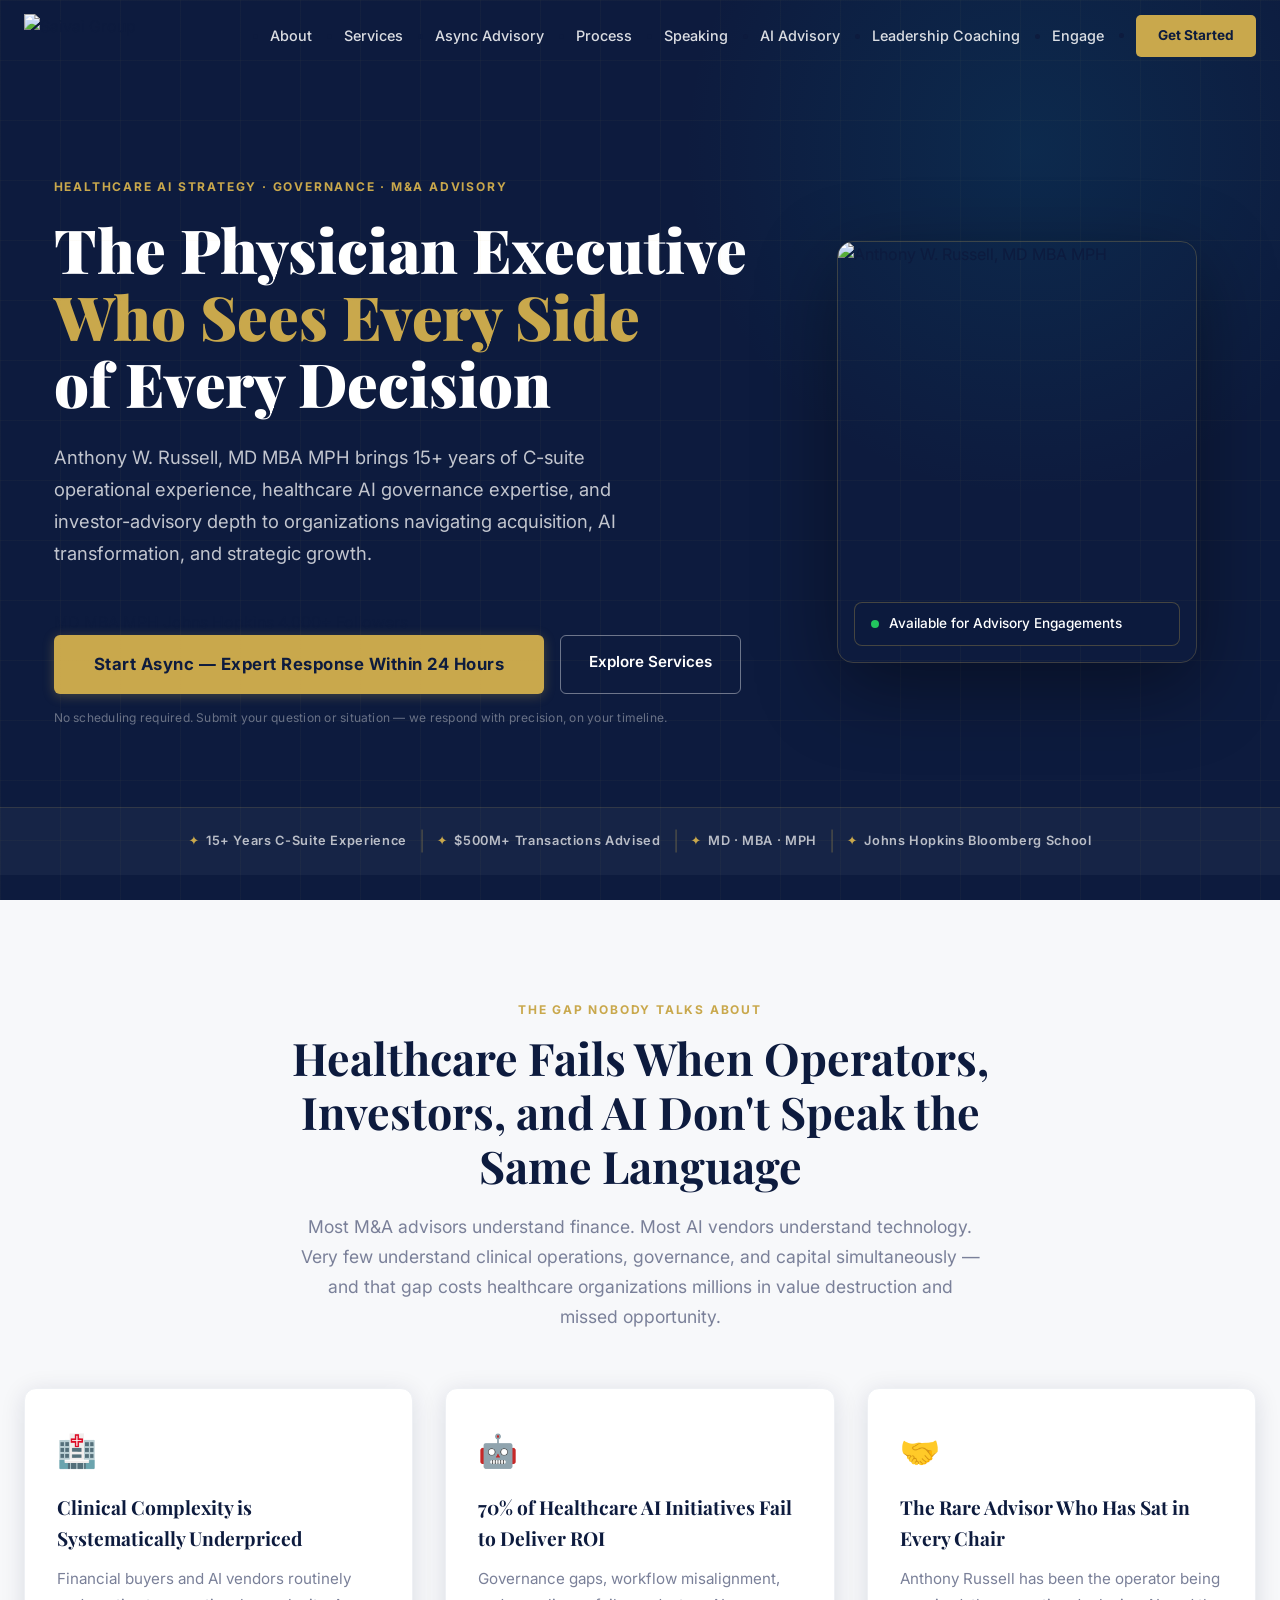
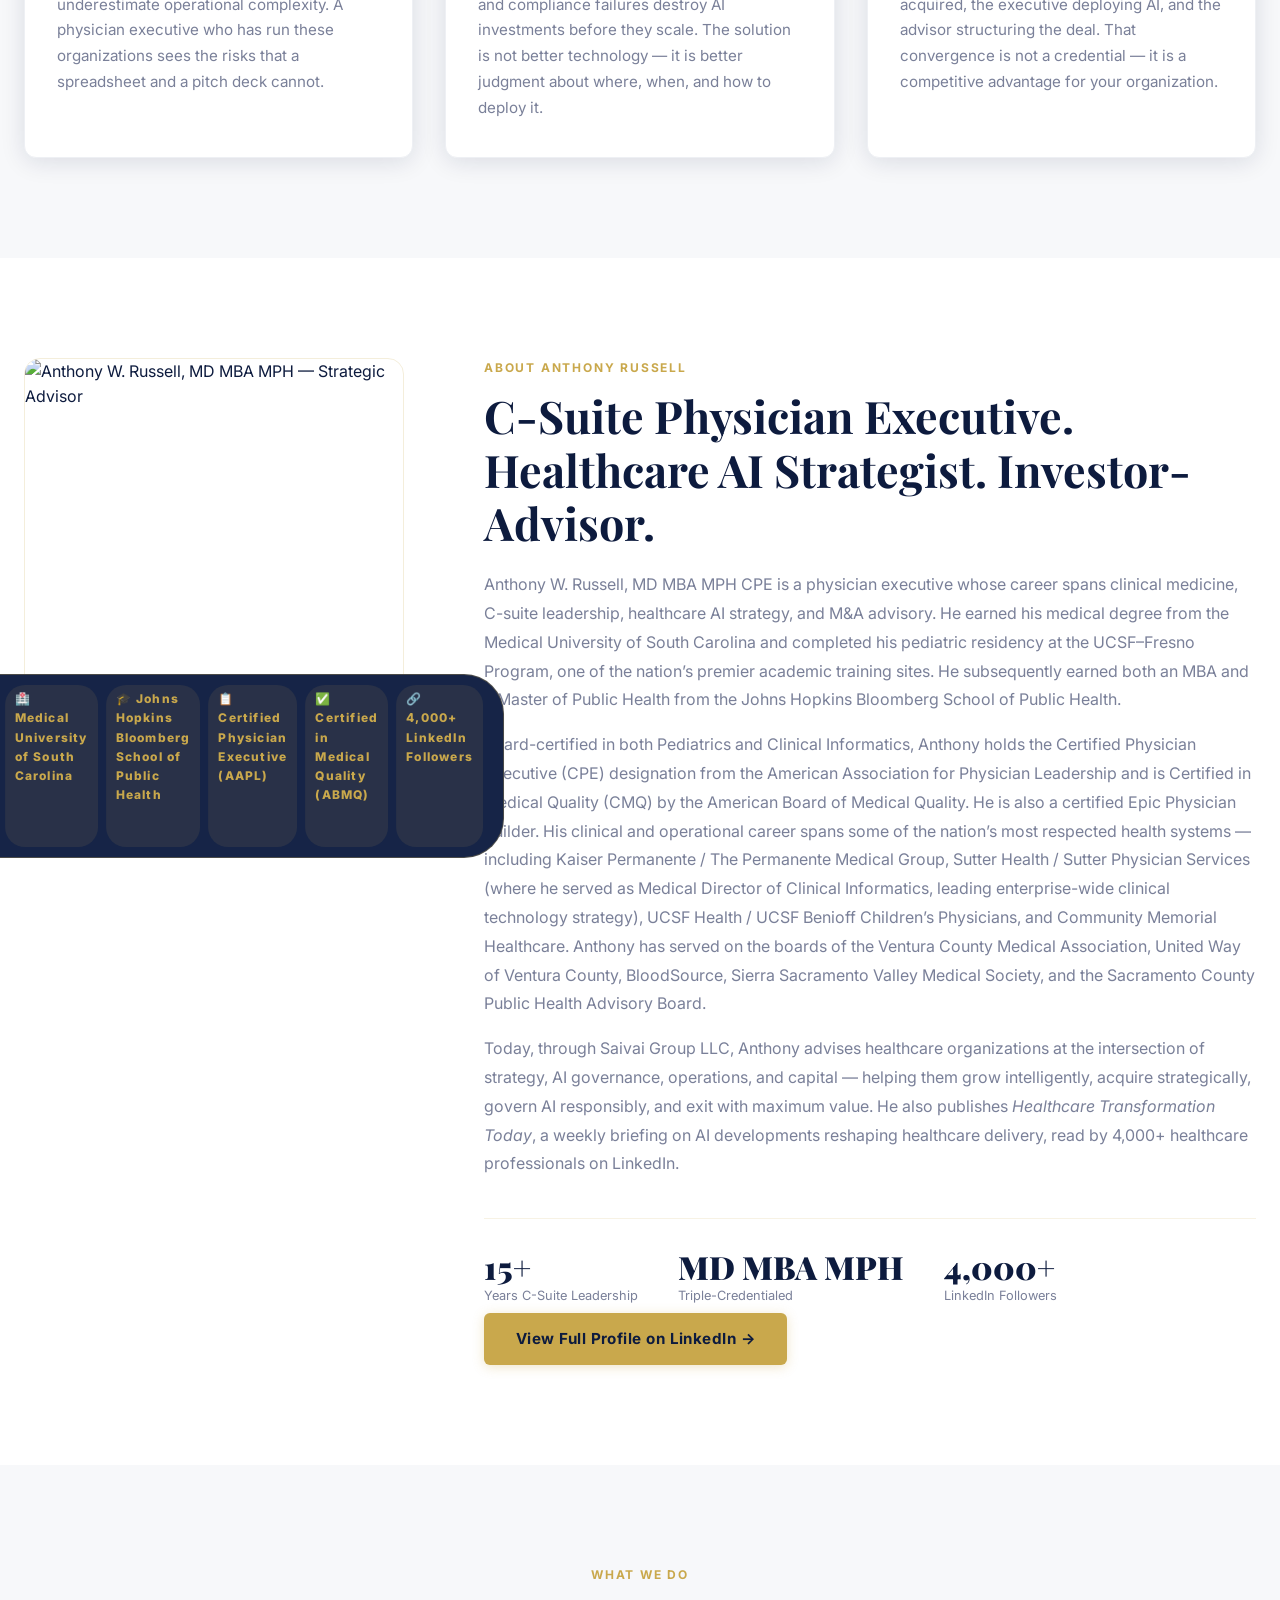
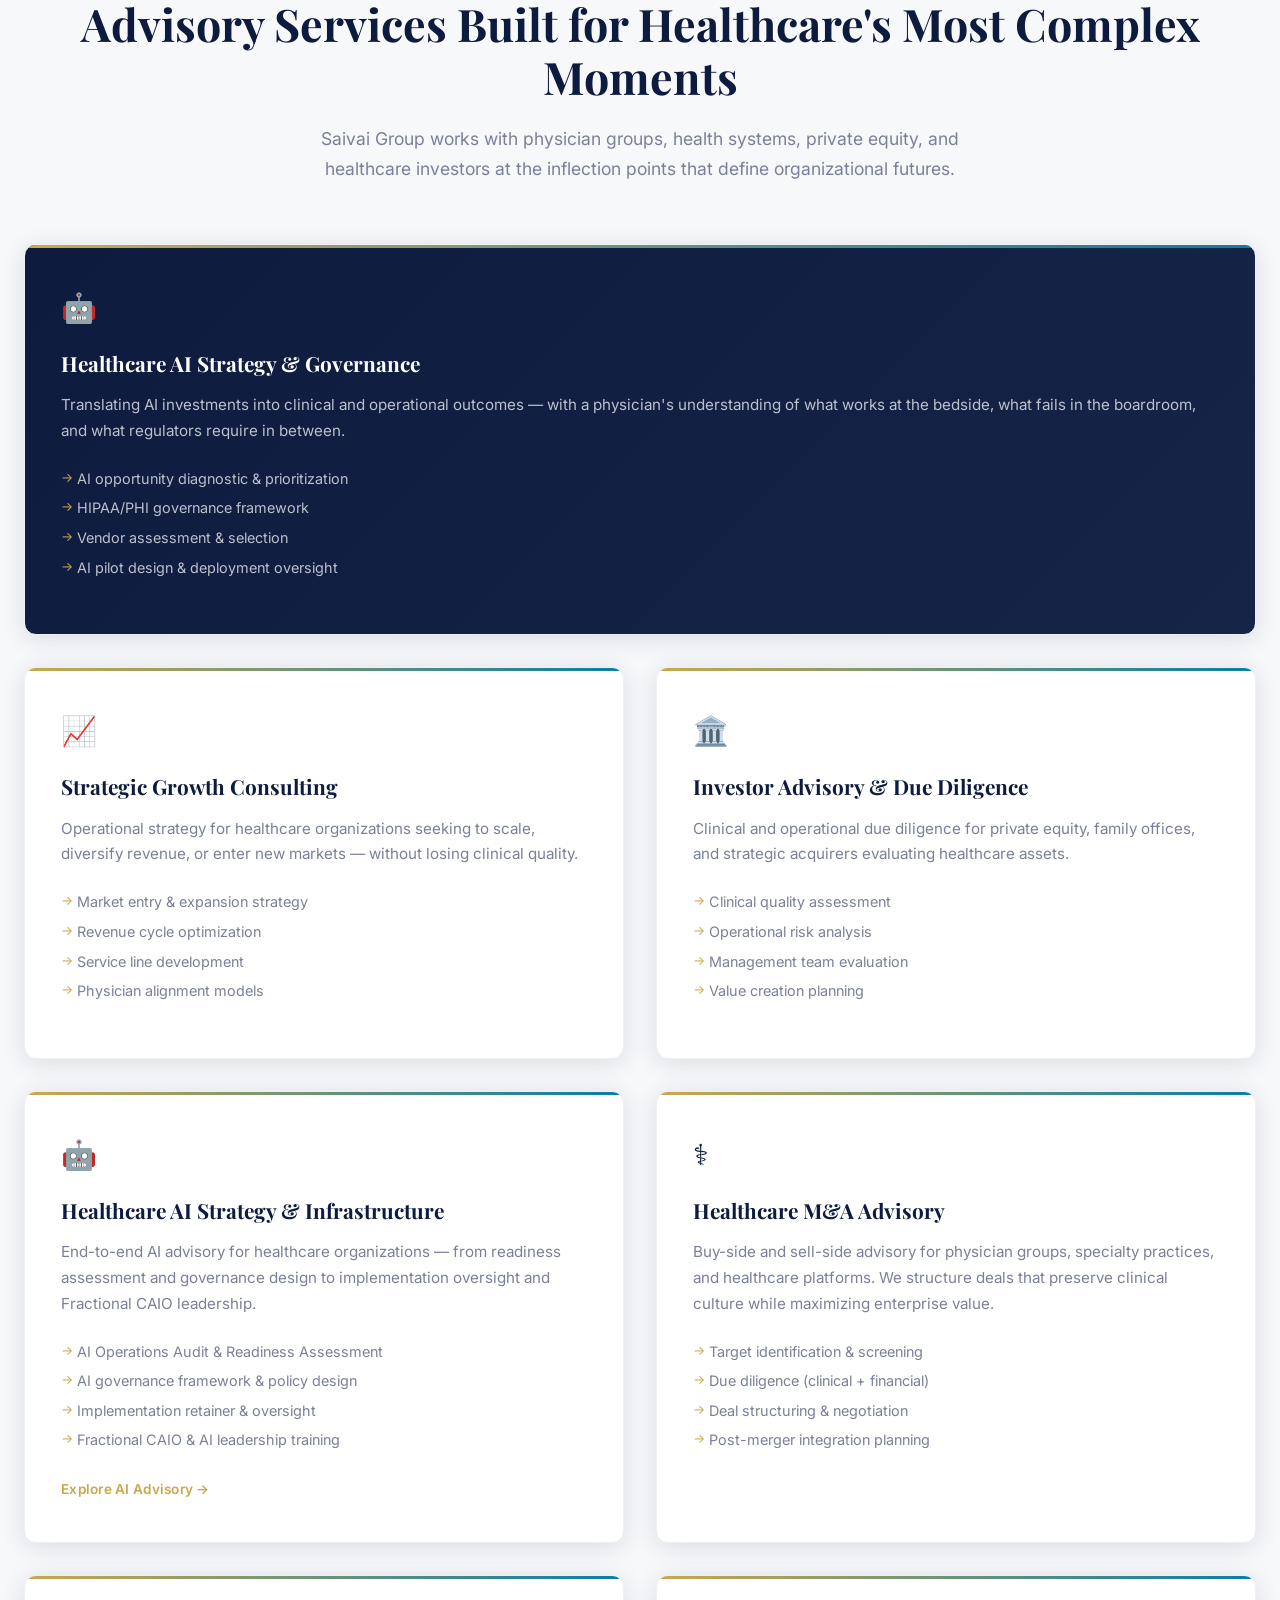
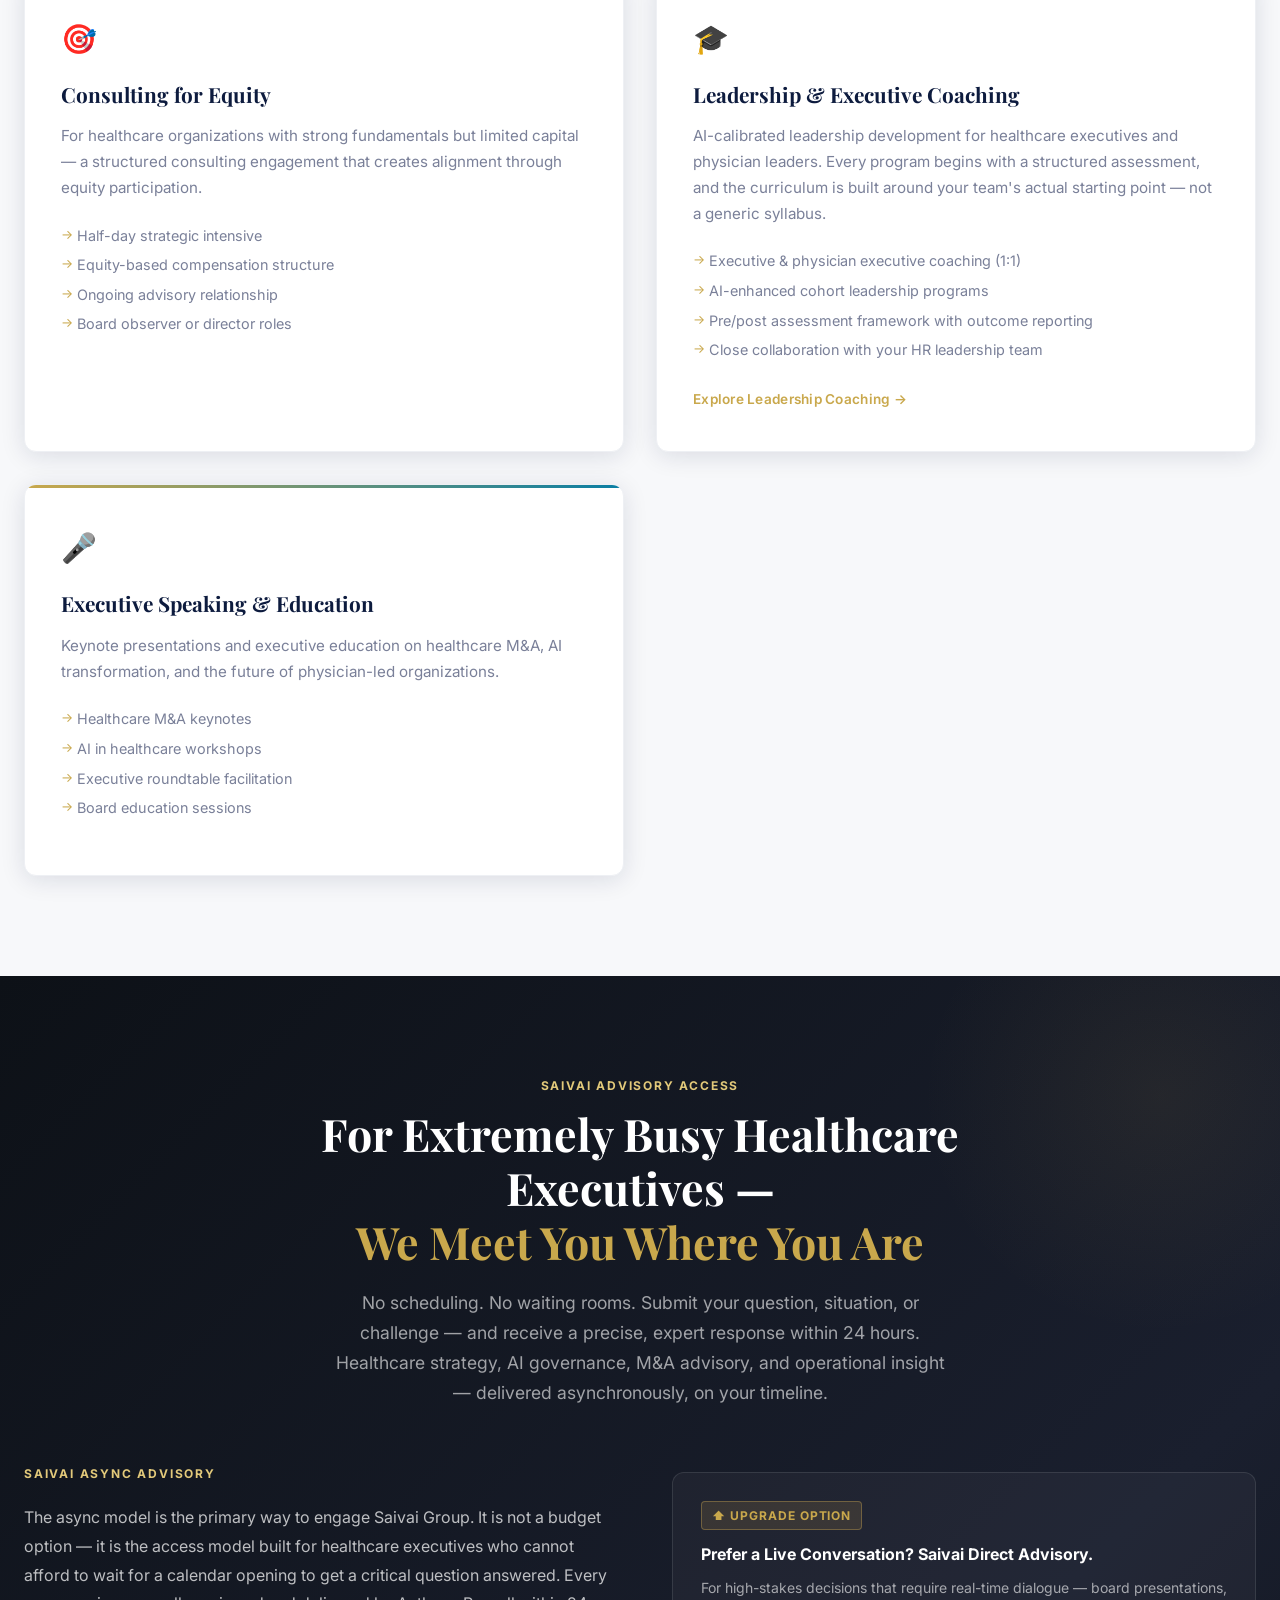
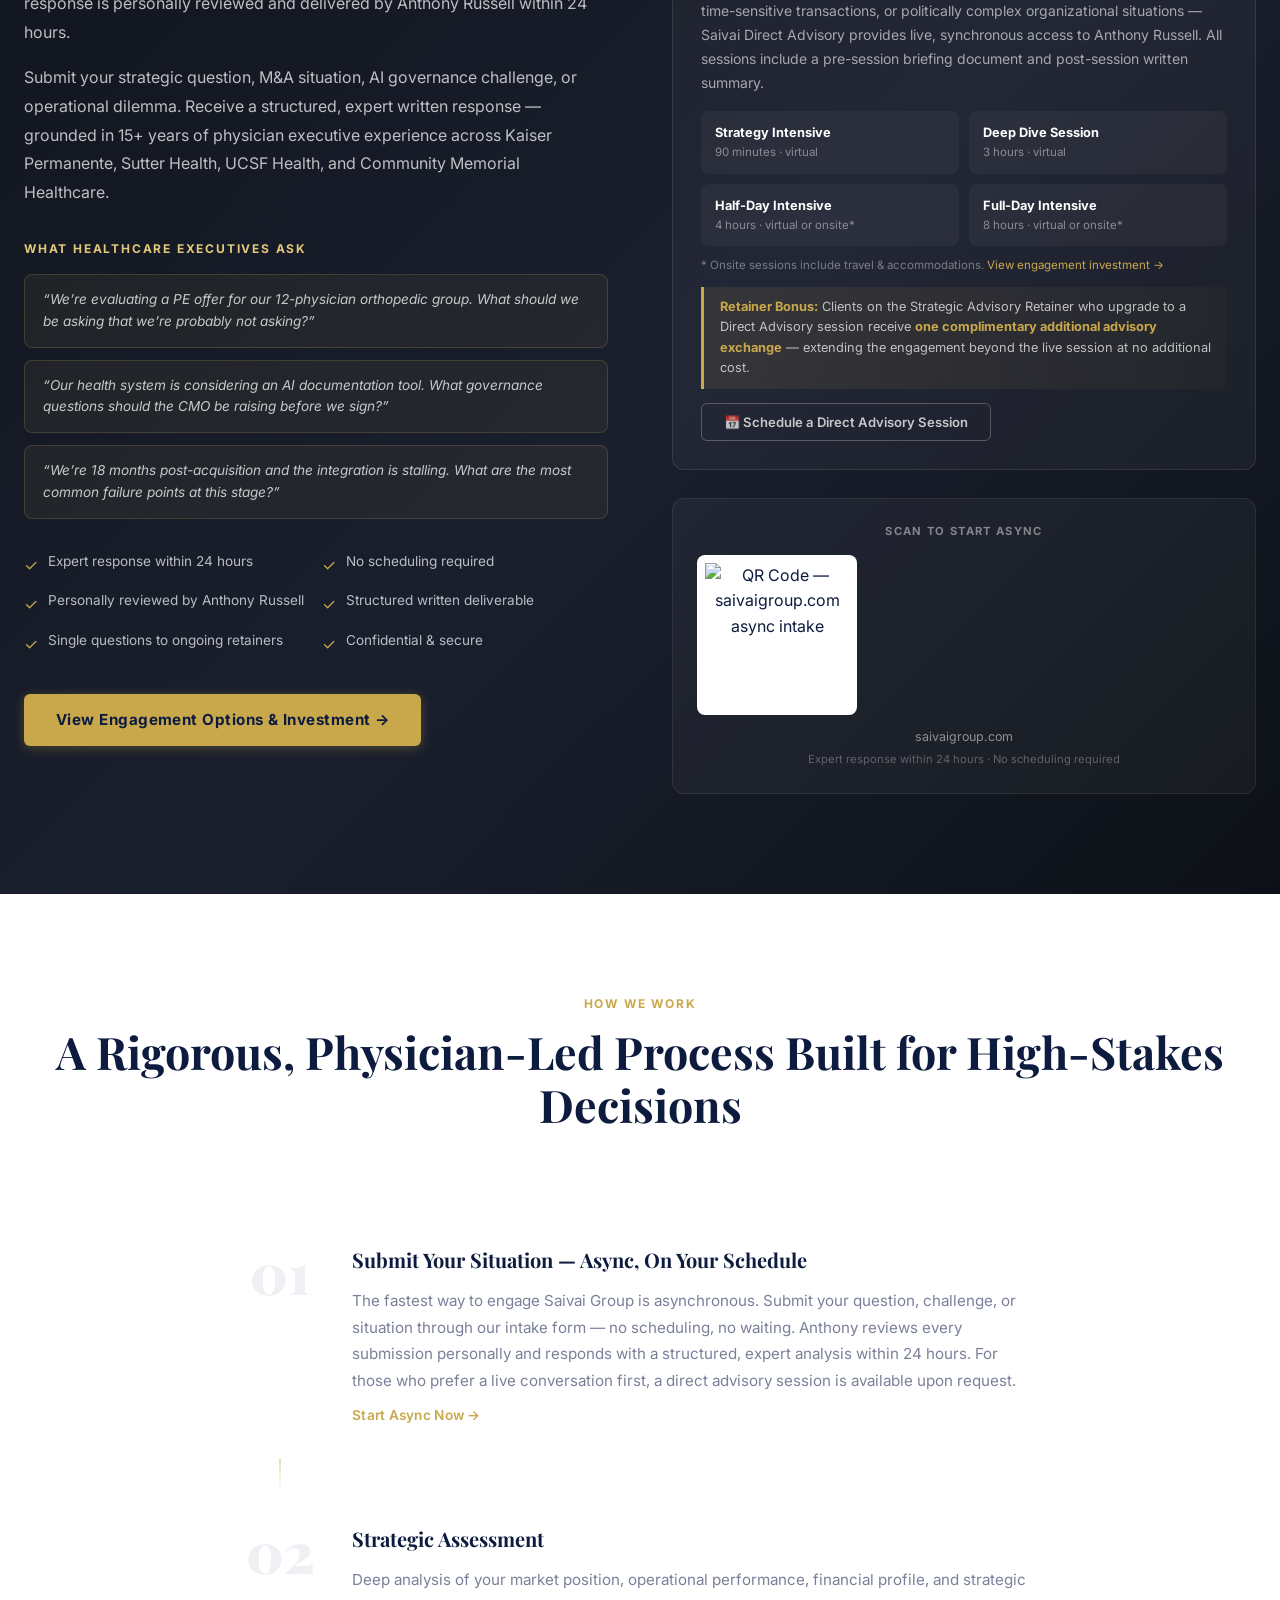
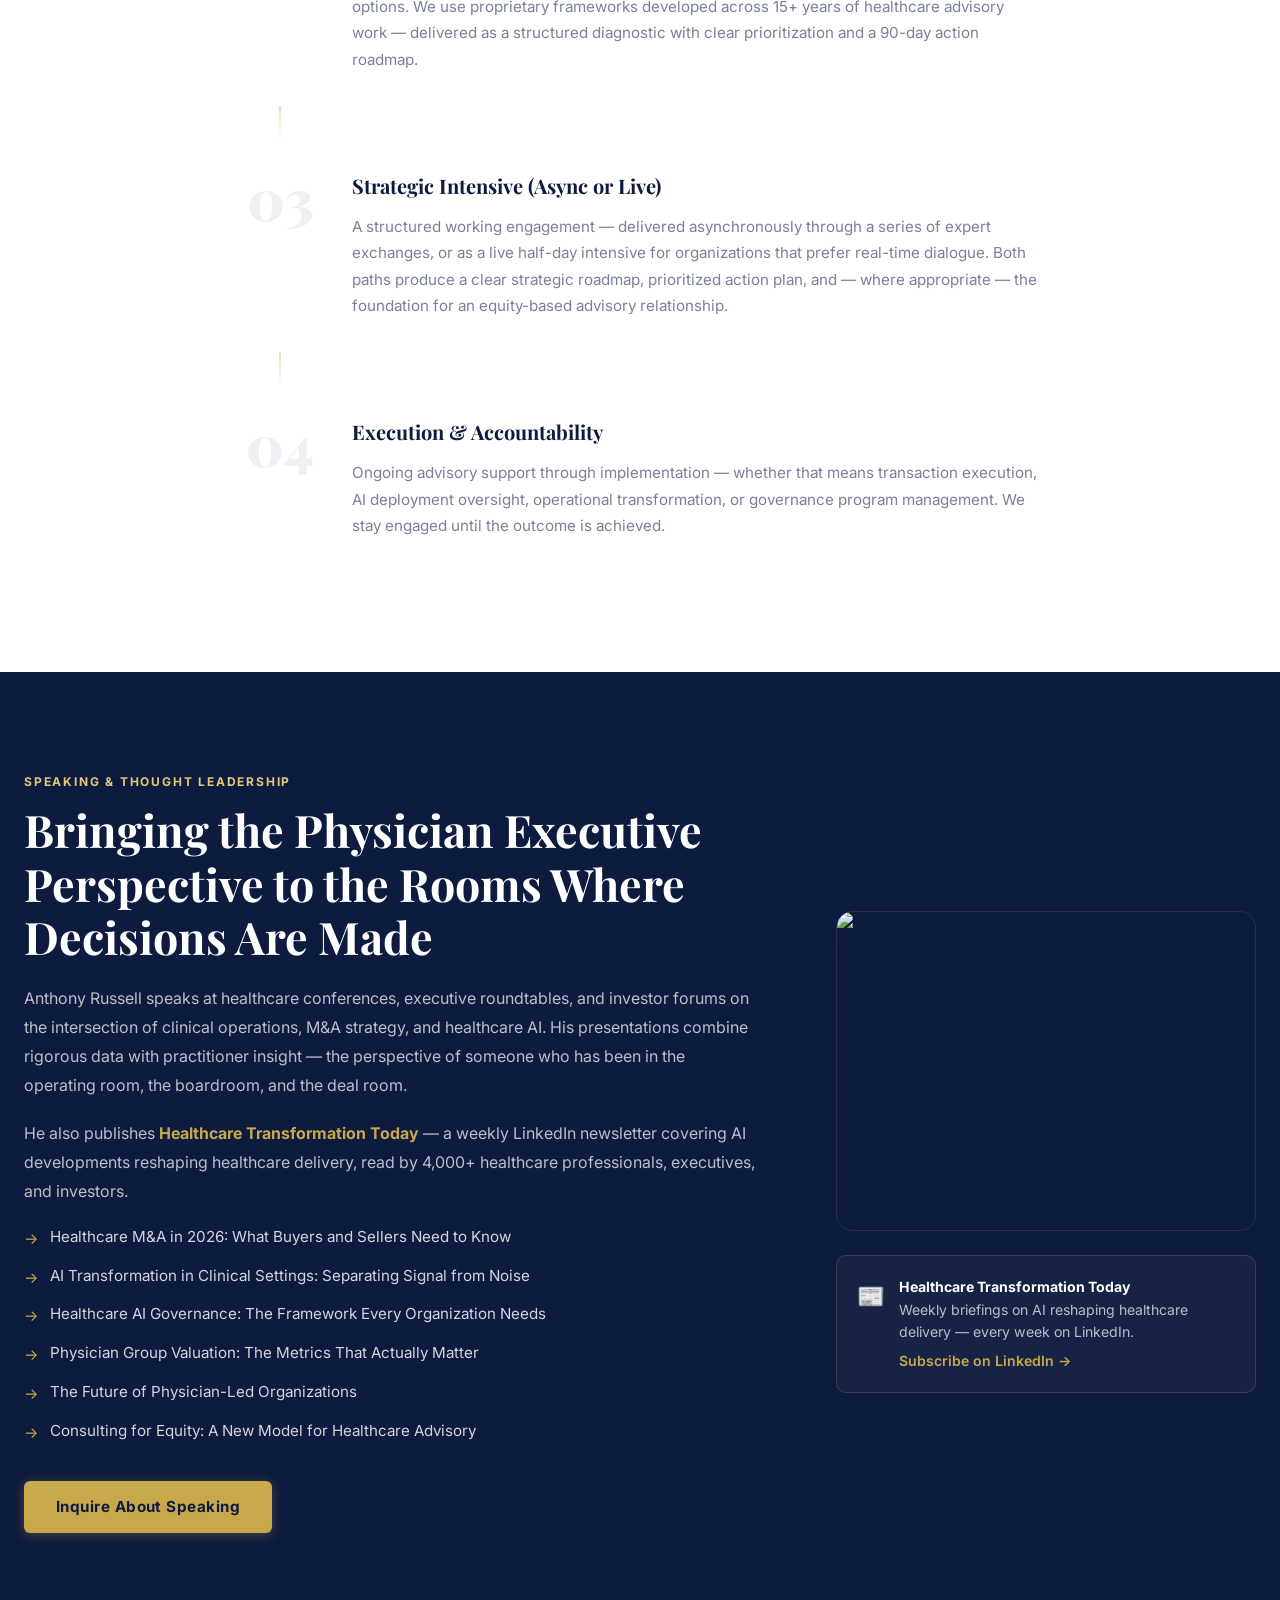
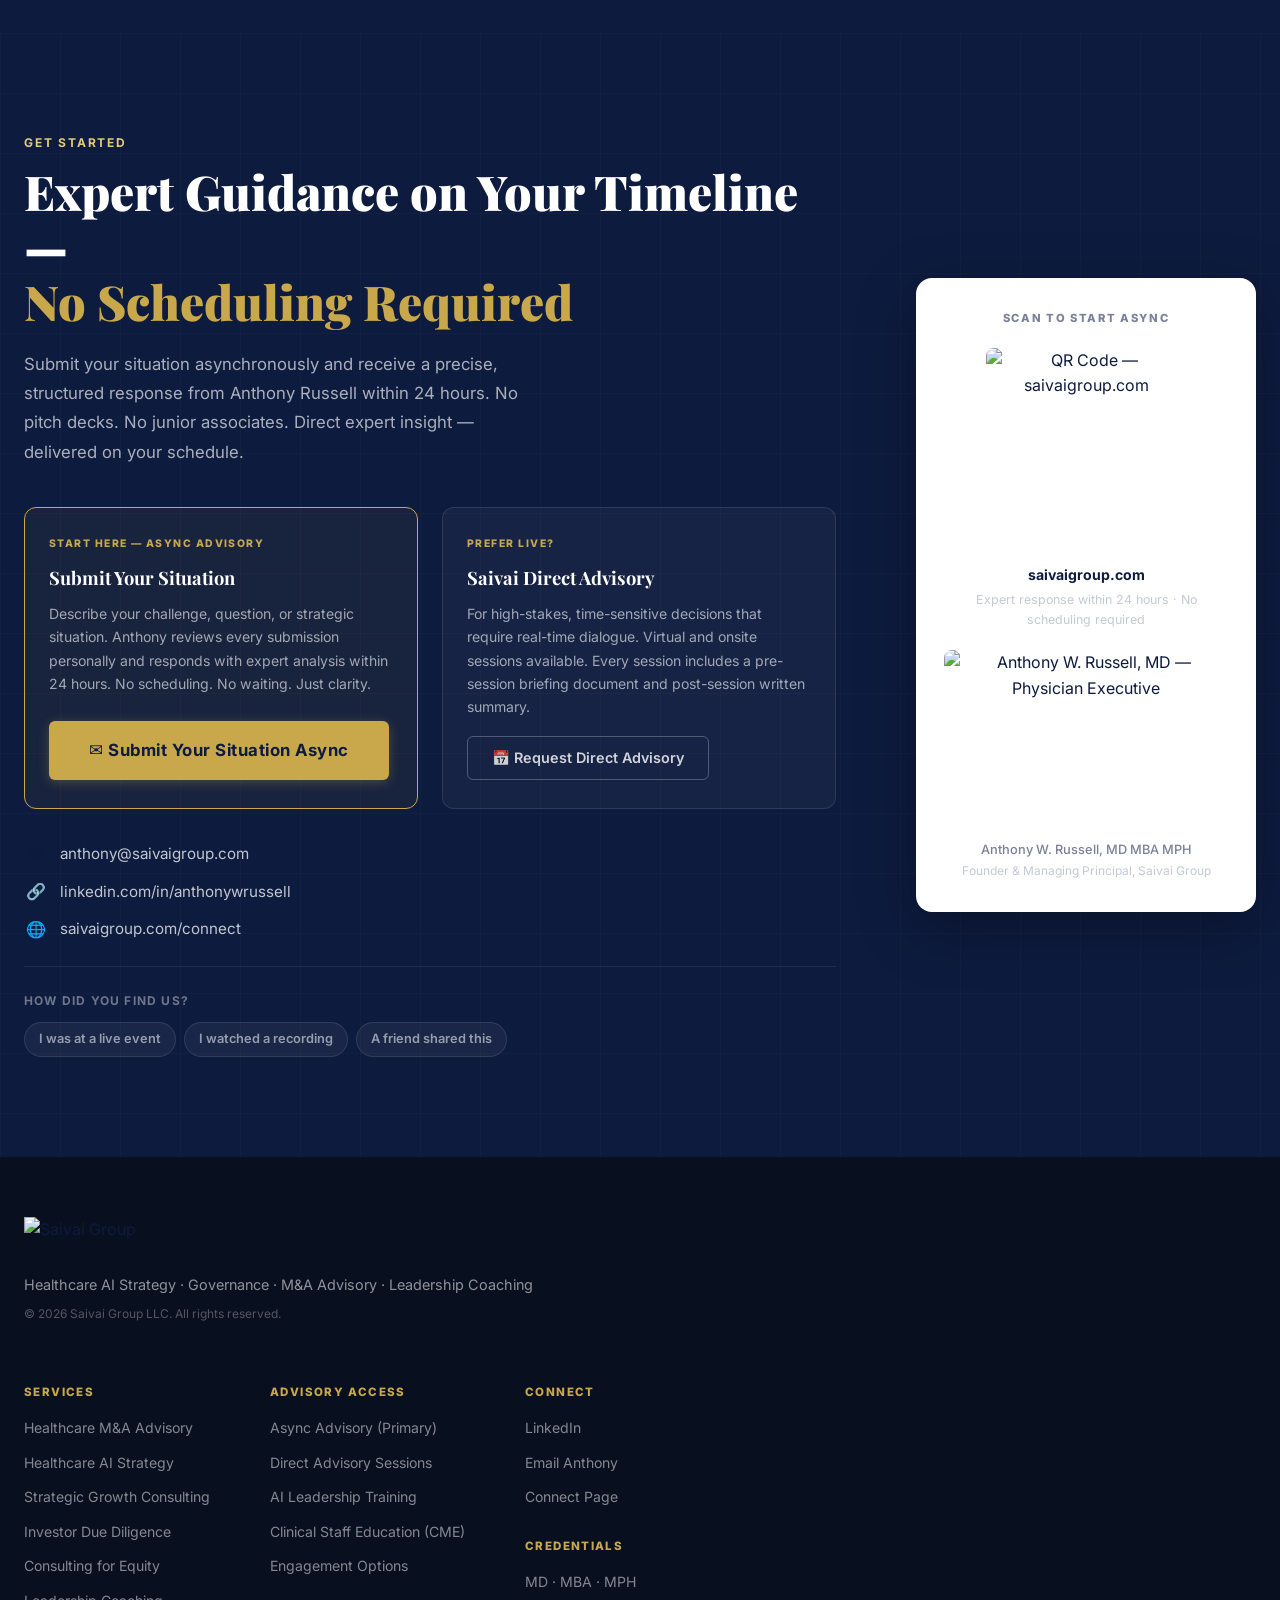
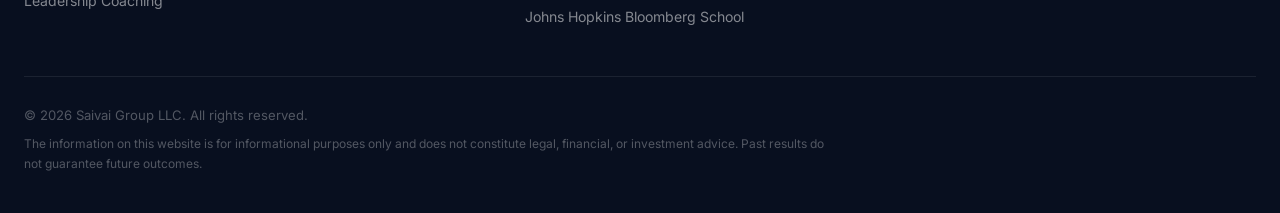
==== index.html @ 8730a616 "Add GA4 tracking (G-FNPTQW29YJ) to all pages" ====
<!DOCTYPE html>
<html lang="en">
<head>
<!-- Google tag (gtag.js) -->
<script async src="https://www.googletagmanager.com/gtag/js?id=G-FNPTQW29YJ"></script>
<script>
  window.dataLayer = window.dataLayer || [];
  function gtag(){dataLayer.push(arguments);}
  gtag('js', new Date());
  gtag('config', 'G-FNPTQW29YJ');
</script>
  <meta charset="UTF-8" />
  <meta name="viewport" content="width=device-width, initial-scale=1.0, maximum-scale=5.0" />
  <title>Saivai Group — Healthcare AI Strategy, Governance &amp; M&A Advisory</title>
  <meta name="description" content="Anthony W. Russell, MD MBA MPH — C-suite physician executive, healthcare AI strategist, M&A advisor, and operational leader helping healthcare organizations govern, deploy, and grow with precision." />
  <meta name="keywords" content="healthcare AI strategy, healthcare M&A, physician executive, healthcare consulting, AI governance, healthcare advisory, Anthony Russell, Saivai Group, async consulting" />

  <!-- Open Graph -->
  <meta property="og:title" content="Saivai Group — Healthcare AI Strategy &amp; M&A Advisory" />
  <meta property="og:description" content="C-suite physician executive and investor-advisor with 15+ years helping healthcare organizations govern AI, grow intelligently, and transact with precision." />
  <meta property="og:image" content="https://d2xsxph8kpxj0f.cloudfront.net/310419663028641299/NhBh94n36mULL2GnQ23F9o/SaivaiGrouplogoonwhitebackground_146d42b2.png" />
  <meta property="og:type" content="website" />
  <meta property="og:url" content="https://saivaigroup.com" />

  <!-- Schema.org -->
  <script type="application/ld+json">
  {
    "@context": "https://schema.org",
    "@type": "ProfessionalService",
    "name": "Saivai Group LLC",
    "description": "Healthcare AI strategy, governance, M&A advisory, and operational transformation.",
    "url": "https://saivaigroup.com",
    "founder": {
      "@type": "Person",
      "name": "Anthony W. Russell",
      "jobTitle": "Founder & Managing Principal",
      "hasCredential": ["MD", "MBA", "MPH"]
    },
    "areaServed": "United States",
    "serviceType": ["Healthcare AI Strategy", "Healthcare M&A Advisory", "AI Governance", "Strategic Consulting", "Async Advisory"]
  }
  </script>

  <!-- Google Fonts -->
  <link rel="preconnect" href="https://fonts.googleapis.com" />
  <link rel="preconnect" href="https://fonts.gstatic.com" crossorigin />
  <link href="https://fonts.googleapis.com/css2?family=Playfair+Display:wght@400;600;700;800;900&family=Inter:wght@300;400;500;600;700&display=swap" rel="stylesheet" />

  <link rel="stylesheet" href="styles.css" />

  <style>
    /* ===== ASYNC ADVISORY SECTION ===== */
    .async-section {
      padding: var(--section-pad);
      background: linear-gradient(135deg, #0d1117 0%, #1a1f2e 60%, #0d1117 100%);
      position: relative;
      overflow: hidden;
    }
    .async-section::before {
      content: '';
      position: absolute;
      top: -120px; right: -120px;
      width: 480px; height: 480px;
      background: radial-gradient(circle, rgba(197,164,82,0.08) 0%, transparent 70%);
      pointer-events: none;
    }
    .async-inner {
      display: grid;
      grid-template-columns: 1fr 1fr;
      gap: 64px;
      align-items: start;
    }
    @media (max-width: 900px) {
      .async-inner { grid-template-columns: 1fr; gap: 40px; }
    }
    .async-headline {
      font-family: 'Playfair Display', serif;
      font-size: clamp(1.8rem, 3vw, 2.6rem);
      font-weight: 700;
      color: var(--white);
      line-height: 1.25;
      margin-bottom: 20px;
    }
    .async-body {
      font-size: 1rem;
      color: rgba(255,255,255,0.72);
      line-height: 1.8;
      margin-bottom: 16px;
    }
    .async-tiers {
      display: flex;
      flex-direction: column;
      gap: 16px;
      margin-top: 32px;
    }
    .async-tier {
      background: rgba(255,255,255,0.05);
      border: 1px solid rgba(197,164,82,0.2);
      border-radius: 10px;
      padding: 20px 24px;
      position: relative;
    }
    .async-tier.featured {
      border-color: var(--gold);
      background: rgba(197,164,82,0.07);
    }
    .async-tier-badge {
      font-size: 0.65rem;
      font-weight: 700;
      letter-spacing: 0.12em;
      text-transform: uppercase;
      color: var(--gold);
      margin-bottom: 6px;
    }
    .async-tier-title {
      font-size: 1.05rem;
      font-weight: 700;
      color: var(--white);
      margin-bottom: 6px;
    }
    .async-tier-price {
      font-size: 0.9rem;
      color: rgba(255,255,255,0.55);
      margin-bottom: 10px;
    }
    .async-tier-desc {
      font-size: 0.875rem;
      color: rgba(255,255,255,0.65);
      line-height: 1.65;
    }
    .async-tier-cta {
      display: inline-block;
      margin-top: 14px;
      font-size: 0.82rem;
      font-weight: 700;
      color: var(--gold);
      text-decoration: none;
      letter-spacing: 0.04em;
    }
    .async-tier-cta:hover { text-decoration: underline; }

    /* Sync upgrade panel */
    .sync-upgrade-panel {
      background: rgba(255,255,255,0.04);
      border: 1px solid rgba(255,255,255,0.1);
      border-radius: 12px;
      padding: 28px;
      margin-top: 8px;
    }
    .sync-upgrade-title {
      font-size: 1rem;
      font-weight: 700;
      color: var(--white);
      margin-bottom: 8px;
    }
    .sync-upgrade-body {
      font-size: 0.875rem;
      color: rgba(255,255,255,0.6);
      line-height: 1.7;
      margin-bottom: 16px;
    }
    .sync-bonus-tag {
      display: inline-block;
      background: rgba(197,164,82,0.15);
      border: 1px solid rgba(197,164,82,0.4);
      color: var(--gold);
      font-size: 0.75rem;
      font-weight: 700;
      letter-spacing: 0.08em;
      padding: 4px 10px;
      border-radius: 4px;
      margin-bottom: 12px;
    }
    .sync-session-grid {
      display: grid;
      grid-template-columns: 1fr 1fr;
      gap: 10px;
      margin-top: 14px;
    }
    @media (max-width: 600px) {
      .sync-session-grid { grid-template-columns: 1fr; }
    }
    .sync-session-item {
      background: rgba(255,255,255,0.04);
      border-radius: 8px;
      padding: 12px 14px;
    }
    .sync-session-name { font-size: 0.8rem; font-weight: 700; color: var(--white); }
    .sync-session-price { font-size: 0.8rem; color: var(--gold); font-weight: 600; }
    .sync-session-duration { font-size: 0.72rem; color: rgba(255,255,255,0.45); }

    /* Hidden Calendly — only revealed when sync is clicked */
    .sync-calendly-reveal {
      display: none;
      margin-top: 16px;
      padding: 16px;
      background: rgba(197,164,82,0.08);
      border: 1px solid rgba(197,164,82,0.3);
      border-radius: 8px;
      text-align: center;
    }
    .sync-calendly-reveal.active { display: block; }
    .sync-reveal-btn {
      display: inline-block;
      margin-top: 14px;
      padding: 10px 22px;
      background: transparent;
      border: 1.5px solid rgba(255,255,255,0.25);
      border-radius: 6px;
      color: rgba(255,255,255,0.75);
      font-size: 0.82rem;
      font-weight: 600;
      cursor: pointer;
      transition: all 0.2s;
      font-family: 'Inter', sans-serif;
    }
    .sync-reveal-btn:hover {
      border-color: var(--gold);
      color: var(--gold);
    }

    /* Add-on modules */
    .addon-grid {
      display: grid;
      grid-template-columns: 1fr 1fr;
      gap: 12px;
      margin-top: 24px;
    }
    @media (max-width: 600px) { .addon-grid { grid-template-columns: 1fr; } }
    .addon-card {
      background: rgba(255,255,255,0.04);
      border: 1px solid rgba(255,255,255,0.08);
      border-radius: 8px;
      padding: 16px;
    }
    .addon-icon { font-size: 1.2rem; margin-bottom: 6px; }
    .addon-title { font-size: 0.875rem; font-weight: 700; color: var(--white); margin-bottom: 4px; }
    .addon-desc { font-size: 0.78rem; color: rgba(255,255,255,0.55); line-height: 1.55; }
    .addon-cme-tag {
      display: inline-block;
      margin-top: 6px;
      font-size: 0.65rem;
      font-weight: 700;
      letter-spacing: 0.08em;
      text-transform: uppercase;
      background: rgba(74,222,128,0.12);
      color: #4ade80;
      border: 1px solid rgba(74,222,128,0.3);
      padding: 2px 7px;
      border-radius: 3px;
    }

    /* Async bonus indicator */
    .async-bonus-strip {
      background: linear-gradient(90deg, rgba(197,164,82,0.12), rgba(197,164,82,0.04));
      border-left: 3px solid var(--gold);
      padding: 10px 16px;
      border-radius: 0 6px 6px 0;
      margin-top: 12px;
      font-size: 0.8rem;
      color: rgba(255,255,255,0.7);
    }
    .async-bonus-strip strong { color: var(--gold); }
  </style>
</head>
<body>

  <!-- ===== NAVIGATION ===== -->
  <nav class="navbar" id="navbar">
    <div class="nav-inner container">
      <a href="#home" class="nav-logo">
        <img
          src="https://files.manuscdn.com/user_upload_by_module/session_file/310419663028641299/oLBbncMXKbdUTNHq.png"
          alt="Saivai Group"
          class="nav-logo-img"
        />
      </a>
      <button class="nav-hamburger" id="navHamburger" aria-label="Toggle navigation">
        <span></span><span></span><span></span>
      </button>
      <ul class="nav-links" id="navLinks">
        <li><a href="#about" class="nav-link">About</a></li>
        <li><a href="#services" class="nav-link">Services</a></li>
        <li><a href="#async-advisory" class="nav-link">Async Advisory</a></li>
        <li><a href="#process" class="nav-link">Process</a></li>
        <li><a href="#speaking" class="nav-link">Speaking</a></li>
        <li><a href="ai-advisory.html" class="nav-link">AI Advisory</a></li>
        <li><a href="leadership-coaching.html" class="nav-link">Leadership Coaching</a></li>
        <li><a href="engage.html" class="nav-link">Engage</a></li>
        <li><a href="#contact" class="nav-cta">Get Started</a></li>
      </ul>
    </div>
  </nav>

  <!-- ===== HERO ===== -->
  <section id="home" class="hero">
    <div class="hero-bg-grid"></div>
    <div class="hero-glow"></div>
    <div class="container">
      <div class="hero-inner">
        <div class="hero-content">
          <p class="hero-eyebrow">Healthcare AI Strategy · Governance · M&amp;A Advisory</p>
          <h1 class="hero-headline">
            The Physician Executive<br />
            <span style="color:var(--gold)">Who Sees Every Side</span><br />
            of Every Decision
          </h1>
          <p class="hero-sub">
            Anthony W. Russell, MD MBA MPH brings 15+ years of C-suite operational experience,
            healthcare AI governance expertise, and investor-advisory depth to organizations
            navigating acquisition, AI transformation, and strategic growth.
          </p>
          <div class="hero-badges">
            <span class="hero-badge">MD</span>
            <span class="hero-badge">MBA</span>
            <span class="hero-badge">MPH</span>
            <span class="hero-badge">Johns Hopkins</span>
            <span class="hero-badge">4,000+ Followers</span>
          </div>
          <div class="hero-ctas">
            <a href="#async-advisory" class="btn-primary large">
              Start Async — Expert Response Within 24 Hours
            </a>
            <a href="#services" class="btn-ghost">Explore Services</a>
          </div>
          <p style="font-size:0.75rem;color:rgba(255,255,255,0.38);margin-top:14px;letter-spacing:0.02em;">
            No scheduling required. Submit your question or situation — we respond with precision, on your timeline.
          </p>
        </div>
        <div class="hero-visual">
          <div class="hero-card">
            <div class="hero-card-inner">
              <img
                src="https://d2xsxph8kpxj0f.cloudfront.net/310419663028641299/NhBh94n36mULL2GnQ23F9o/IMG_1040_db659977.png"
                alt="Anthony W. Russell, MD MBA MPH"
                class="hero-photo"
              />
              <div class="hero-card-badge">
                <span class="badge-dot"></span>
                <span>Available for Advisory Engagements</span>
              </div>
            </div>
          </div>
        </div>
      </div>
    </div>
    <div class="trust-bar">
      <div class="trust-bar-inner">
        <div class="trust-item"><span class="trust-icon">✦</span> 15+ Years C-Suite Experience</div>
        <span class="trust-sep desktop-only">|</span>
        <div class="trust-item"><span class="trust-icon">✦</span> $500M+ Transactions Advised</div>
        <span class="trust-sep desktop-only">|</span>
        <div class="trust-item"><span class="trust-icon">✦</span> MD · MBA · MPH</div>
        <span class="trust-sep desktop-only">|</span>
        <div class="trust-item"><span class="trust-icon">✦</span> Johns Hopkins Bloomberg School</div>
      </div>
    </div>
  </section>

  <!-- ===== PROBLEM / INSIGHT ===== -->
  <section id="problem" class="section-light">
    <div class="container">
      <div class="section-header centered" style="margin-bottom:56px;">
        <p class="section-eyebrow">The Gap Nobody Talks About</p>
        <h2 class="section-headline" style="max-width:700px;text-align:center;">
          Healthcare Fails When Operators, Investors, and AI Don't Speak the Same Language
        </h2>
        <p class="section-sub" style="text-align:center;">
          Most M&A advisors understand finance. Most AI vendors understand technology.
          Very few understand clinical operations, governance, and capital simultaneously —
          and that gap costs healthcare organizations millions in value destruction and missed opportunity.
        </p>
      </div>
      <div class="problem-grid">
        <div class="problem-card">
          <div class="problem-icon">🏥</div>
          <h3 class="problem-title">Clinical Complexity is Systematically Underpriced</h3>
          <p class="problem-body">
            Financial buyers and AI vendors routinely underestimate operational complexity.
            A physician executive who has run these organizations sees the risks that a spreadsheet
            and a pitch deck cannot.
          </p>
        </div>
        <div class="problem-card">
          <div class="problem-icon">🤖</div>
          <h3 class="problem-title">70% of Healthcare AI Initiatives Fail to Deliver ROI</h3>
          <p class="problem-body">
            Governance gaps, workflow misalignment, and compliance failures destroy AI investments
            before they scale. The solution is not better technology — it is better judgment
            about where, when, and how to deploy it.
          </p>
        </div>
        <div class="problem-card">
          <div class="problem-icon">🤝</div>
          <h3 class="problem-title">The Rare Advisor Who Has Sat in Every Chair</h3>
          <p class="problem-body">
            Anthony Russell has been the operator being acquired, the executive deploying AI,
            and the advisor structuring the deal. That convergence is not a credential —
            it is a competitive advantage for your organization.
          </p>
        </div>
      </div>
    </div>
  </section>

  <!-- ===== ABOUT ===== -->
  <section id="about" style="padding:var(--section-pad);background:var(--white);">
    <div class="container">
      <div class="about-inner">
        <div class="about-photo-frame">
          <img
            src="https://files.manuscdn.com/user_upload_by_module/session_file/310419663028641299/uPsrgGxUyfHdQVoL.png"
            alt="Anthony W. Russell, MD MBA MPH — Strategic Advisor"
            class="about-photo"
            style="object-position:center top;"
          />
          <div class="about-credentials">
            <div class="cred-item"><span class="cred-icon">🎓</span> MD · MBA · MPH · CPE</div>
            <div class="cred-item"><span class="cred-icon">🏥</span> Medical University of South Carolina</div>
            <div class="cred-item"><span class="cred-icon">🎓</span> Johns Hopkins Bloomberg School of Public Health</div>
            <div class="cred-item"><span class="cred-icon">📋</span> Certified Physician Executive (AAPL)</div>
            <div class="cred-item"><span class="cred-icon">✅</span> Certified in Medical Quality (ABMQ)</div>
            <div class="cred-item"><span class="cred-icon">🔗</span> 4,000+ LinkedIn Followers</div>
          </div>
        </div>
        <div class="about-text">
          <p class="section-eyebrow">About Anthony Russell</p>
          <h2 class="section-headline">C-Suite Physician Executive. Healthcare AI Strategist. Investor-Advisor.</h2>
          <p style="font-size:1rem;color:var(--gray-500);line-height:1.8;margin-bottom:16px;">
            Anthony W. Russell, MD MBA MPH CPE is a physician executive whose career spans clinical medicine, C-suite leadership, healthcare AI strategy, and M&amp;A advisory. He earned his medical degree from the Medical University of South Carolina and completed his pediatric residency at the UCSF–Fresno Program, one of the nation’s premier academic training sites. He subsequently earned both an MBA and a Master of Public Health from the Johns Hopkins Bloomberg School of Public Health.
          </p>
          <p style="font-size:1rem;color:var(--gray-500);line-height:1.8;margin-bottom:16px;">
            Board-certified in both Pediatrics and Clinical Informatics, Anthony holds the Certified Physician Executive (CPE) designation from the American Association for Physician Leadership and is Certified in Medical Quality (CMQ) by the American Board of Medical Quality. He is also a certified Epic Physician Builder. His clinical and operational career spans some of the nation’s most respected health systems — including Kaiser Permanente / The Permanente Medical Group, Sutter Health / Sutter Physician Services (where he served as Medical Director of Clinical Informatics, leading enterprise-wide clinical technology strategy), UCSF Health / UCSF Benioff Children’s Physicians, and Community Memorial Healthcare. Anthony has served on the boards of the Ventura County Medical Association, United Way of Ventura County, BloodSource, Sierra Sacramento Valley Medical Society, and the Sacramento County Public Health Advisory Board.
          </p>
          <p style="font-size:1rem;color:var(--gray-500);line-height:1.8;margin-bottom:32px;">
            Today, through Saivai Group LLC, Anthony advises healthcare organizations at the intersection of strategy, AI governance, operations, and capital — helping them grow intelligently, acquire strategically, govern AI responsibly, and exit with maximum value. He also publishes <em>Healthcare Transformation Today</em>, a weekly briefing on AI developments reshaping healthcare delivery, read by 4,000+ healthcare professionals on LinkedIn.
          </p>
          <div class="about-stats">
            <div class="about-stat">
              <div class="about-stat-number">15+</div>
              <div class="about-stat-label">Years C-Suite Leadership</div>
            </div>
            <div class="about-stat">
              <div class="about-stat-number">MD MBA MPH</div>
              <div class="about-stat-label">Triple-Credentialed</div>
            </div>
            <div class="about-stat">
              <div class="about-stat-number">4,000+</div>
              <div class="about-stat-label">LinkedIn Followers</div>
            </div>
          </div>
          <a href="https://www.linkedin.com/in/anthonywrussell" target="_blank" rel="noopener" class="btn-primary" style="margin-top:8px;">
            View Full Profile on LinkedIn →
          </a>
        </div>
      </div>
    </div>
  </section>

  <!-- ===== SERVICES ===== -->
  <section id="services" class="section-light">
    <div class="container">
      <div class="section-header centered">
        <p class="section-eyebrow">What We Do</p>
        <h2 class="section-headline">Advisory Services Built for Healthcare's Most Complex Moments</h2>
        <p class="section-sub">
          Saivai Group works with physician groups, health systems, private equity, and
          healthcare investors at the inflection points that define organizational futures.
        </p>
      </div>
      <div class="services-grid">
        <div class="service-card service-featured">
          <div class="service-icon">🤖</div>
          <h3 class="service-title">Healthcare AI Strategy &amp; Governance</h3>
          <p class="service-body">
            Translating AI investments into clinical and operational outcomes — with a physician's
            understanding of what works at the bedside, what fails in the boardroom, and what
            regulators require in between.
          </p>
          <ul class="service-list">
            <li>AI opportunity diagnostic &amp; prioritization</li>
            <li>HIPAA/PHI governance framework</li>
            <li>Vendor assessment &amp; selection</li>
            <li>AI pilot design &amp; deployment oversight</li>
          </ul>
        </div>
        <div class="service-card">
          <div class="service-icon">📈</div>
          <h3 class="service-title">Strategic Growth Consulting</h3>
          <p class="service-body">
            Operational strategy for healthcare organizations seeking to scale,
            diversify revenue, or enter new markets — without losing clinical quality.
          </p>
          <ul class="service-list">
            <li>Market entry &amp; expansion strategy</li>
            <li>Revenue cycle optimization</li>
            <li>Service line development</li>
            <li>Physician alignment models</li>
          </ul>
        </div>
        <div class="service-card">
          <div class="service-icon">🏛️</div>
          <h3 class="service-title">Investor Advisory &amp; Due Diligence</h3>
          <p class="service-body">
            Clinical and operational due diligence for private equity, family offices,
            and strategic acquirers evaluating healthcare assets.
          </p>
          <ul class="service-list">
            <li>Clinical quality assessment</li>
            <li>Operational risk analysis</li>
            <li>Management team evaluation</li>
            <li>Value creation planning</li>
          </ul>
        </div>
        <div class="service-card">
          <div class="service-icon">🤖</div>
          <h3 class="service-title">Healthcare AI Strategy &amp; Infrastructure</h3>
          <p class="service-body">
            End-to-end AI advisory for healthcare organizations — from readiness assessment and governance design to implementation oversight and Fractional CAIO leadership.
          </p>
          <ul class="service-list">
            <li>AI Operations Audit &amp; Readiness Assessment</li>
            <li>AI governance framework &amp; policy design</li>
            <li>Implementation retainer &amp; oversight</li>
            <li>Fractional CAIO &amp; AI leadership training</li>
          </ul>
          <a href="ai-advisory.html" class="service-cta" style="display:inline-block;margin-top:12px;font-size:0.85rem;font-weight:600;color:var(--gold);">Explore AI Advisory →</a>
        </div>
        <div class="service-card">
          <div class="service-icon">⚕️</div>
          <h3 class="service-title">Healthcare M&amp;A Advisory</h3>
          <p class="service-body">
            Buy-side and sell-side advisory for physician groups, specialty practices,
            and healthcare platforms. We structure deals that preserve clinical culture
            while maximizing enterprise value.
          </p>
          <ul class="service-list">
            <li>Target identification &amp; screening</li>
            <li>Due diligence (clinical + financial)</li>
            <li>Deal structuring &amp; negotiation</li>
            <li>Post-merger integration planning</li>
          </ul>
        </div>
        <div class="service-card">
          <div class="service-icon">🎯</div>
          <h3 class="service-title">Consulting for Equity</h3>
          <p class="service-body">
            For healthcare organizations with strong fundamentals but limited capital —
            a structured consulting engagement that creates alignment through equity participation.
          </p>
          <ul class="service-list">
            <li>Half-day strategic intensive</li>
            <li>Equity-based compensation structure</li>
            <li>Ongoing advisory relationship</li>
            <li>Board observer or director roles</li>
          </ul>
        </div>
        <div class="service-card">
          <div class="service-icon">🎓</div>
          <h3 class="service-title">Leadership &amp; Executive Coaching</h3>
          <p class="service-body">
            AI-calibrated leadership development for healthcare executives and physician leaders. Every program begins with a structured assessment, and the curriculum is built around your team's actual starting point — not a generic syllabus.
          </p>
          <ul class="service-list">
            <li>Executive &amp; physician executive coaching (1:1)</li>
            <li>AI-enhanced cohort leadership programs</li>
            <li>Pre/post assessment framework with outcome reporting</li>
            <li>Close collaboration with your HR leadership team</li>
          </ul>
          <a href="leadership-coaching.html" class="service-cta" style="display:inline-block;margin-top:12px;font-size:0.85rem;font-weight:600;color:var(--gold);">Explore Leadership Coaching →</a>
        </div>
        <div class="service-card">
          <div class="service-icon">🎤</div>
          <h3 class="service-title">Executive Speaking &amp; Education</h3>
          <p class="service-body">
            Keynote presentations and executive education on healthcare M&A, AI transformation,
            and the future of physician-led organizations.
          </p>
          <ul class="service-list">
            <li>Healthcare M&A keynotes</li>
            <li>AI in healthcare workshops</li>
            <li>Executive roundtable facilitation</li>
            <li>Board education sessions</li>
          </ul>
        </div>
      </div>
    </div>
  </section>

  <!-- ===== ASYNC ADVISORY SECTION ===== -->
  <section id="async-advisory" class="async-section">
    <div class="container">
      <div class="section-header centered" style="margin-bottom:56px;">
        <p class="section-eyebrow light">Saivai Advisory Access</p>
        <h2 class="section-headline light" style="max-width:760px;text-align:center;">
          For Extremely Busy Healthcare Executives —<br />
          <span style="color:var(--gold)">We Meet You Where You Are</span>
        </h2>
        <p class="section-sub" style="text-align:center;color:rgba(255,255,255,0.6);max-width:620px;margin:0 auto;">
          No scheduling. No waiting rooms. Submit your question, situation, or challenge —
          and receive a precise, expert response within 24 hours. Healthcare strategy,
          AI governance, M&amp;A advisory, and operational insight — delivered asynchronously,
          on your timeline.
        </p>
      </div>

      <div class="async-inner">
        <!-- LEFT: Value proposition + example questions -->
        <div>
          <p class="section-eyebrow light" style="margin-bottom:20px;">Saivai Async Advisory</p>
          <p class="async-body">
            The async model is the primary way to engage Saivai Group. It is not a budget option —
            it is the access model built for healthcare executives who cannot afford to wait for a
            calendar opening to get a critical question answered. Every response is personally
            reviewed and delivered by Anthony Russell within 24 hours.
          </p>
          <p class="async-body">
            Submit your strategic question, M&amp;A situation, AI governance challenge, or operational
            dilemma. Receive a structured, expert written response — grounded in 15+ years of
            physician executive experience across Kaiser Permanente, Sutter Health, UCSF Health,
            and Community Memorial Healthcare.
          </p>

          <!-- What you can ask -->
          <p class="section-eyebrow light" style="margin-top:32px;margin-bottom:16px;">What Healthcare Executives Ask</p>
          <div style="display:flex;flex-direction:column;gap:12px;margin-bottom:32px;">
            <div style="background:rgba(197,164,82,0.07);border:1px solid rgba(197,164,82,0.2);border-radius:8px;padding:14px 18px;">
              <p style="font-size:0.85rem;color:rgba(255,255,255,0.75);font-style:italic;line-height:1.6;">&ldquo;We&rsquo;re evaluating a PE offer for our 12-physician orthopedic group. What should we be asking that we&rsquo;re probably not asking?&rdquo;</p>
            </div>
            <div style="background:rgba(197,164,82,0.07);border:1px solid rgba(197,164,82,0.2);border-radius:8px;padding:14px 18px;">
              <p style="font-size:0.85rem;color:rgba(255,255,255,0.75);font-style:italic;line-height:1.6;">&ldquo;Our health system is considering an AI documentation tool. What governance questions should the CMO be raising before we sign?&rdquo;</p>
            </div>
            <div style="background:rgba(197,164,82,0.07);border:1px solid rgba(197,164,82,0.2);border-radius:8px;padding:14px 18px;">
              <p style="font-size:0.85rem;color:rgba(255,255,255,0.75);font-style:italic;line-height:1.6;">&ldquo;We&rsquo;re 18 months post-acquisition and the integration is stalling. What are the most common failure points at this stage?&rdquo;</p>
            </div>
          </div>

          <!-- Key differentiators -->
          <div style="display:grid;grid-template-columns:1fr 1fr;gap:12px;margin-bottom:36px;">
            <div style="display:flex;align-items:flex-start;gap:10px;">
              <span style="color:var(--gold);font-size:1rem;margin-top:2px;">✓</span>
              <span style="font-size:0.85rem;color:rgba(255,255,255,0.7);">Expert response within 24 hours</span>
            </div>
            <div style="display:flex;align-items:flex-start;gap:10px;">
              <span style="color:var(--gold);font-size:1rem;margin-top:2px;">✓</span>
              <span style="font-size:0.85rem;color:rgba(255,255,255,0.7);">No scheduling required</span>
            </div>
            <div style="display:flex;align-items:flex-start;gap:10px;">
              <span style="color:var(--gold);font-size:1rem;margin-top:2px;">✓</span>
              <span style="font-size:0.85rem;color:rgba(255,255,255,0.7);">Personally reviewed by Anthony Russell</span>
            </div>
            <div style="display:flex;align-items:flex-start;gap:10px;">
              <span style="color:var(--gold);font-size:1rem;margin-top:2px;">✓</span>
              <span style="font-size:0.85rem;color:rgba(255,255,255,0.7);">Structured written deliverable</span>
            </div>
            <div style="display:flex;align-items:flex-start;gap:10px;">
              <span style="color:var(--gold);font-size:1rem;margin-top:2px;">✓</span>
              <span style="font-size:0.85rem;color:rgba(255,255,255,0.7);">Single questions to ongoing retainers</span>
            </div>
            <div style="display:flex;align-items:flex-start;gap:10px;">
              <span style="color:var(--gold);font-size:1rem;margin-top:2px;">✓</span>
              <span style="font-size:0.85rem;color:rgba(255,255,255,0.7);">Confidential &amp; secure</span>
            </div>
          </div>

          <a href="engage.html" class="btn-primary" style="display:inline-block;">
            View Engagement Options &amp; Investment →
          </a>
        </div>

        <!-- RIGHT: Sync upgrade + QR -->
        <div>
          <div class="sync-upgrade-panel">
            <div class="sync-bonus-tag">⬆ UPGRADE OPTION</div>
            <div class="sync-upgrade-title">Prefer a Live Conversation? Saivai Direct Advisory.</div>
            <div class="sync-upgrade-body">
              For high-stakes decisions that require real-time dialogue — board presentations,
              time-sensitive transactions, or politically complex organizational situations —
              Saivai Direct Advisory provides live, synchronous access to Anthony Russell.
              All sessions include a pre-session briefing document and post-session written summary.
            </div>
            <div class="sync-session-grid">
              <div class="sync-session-item">
                <div class="sync-session-name">Strategy Intensive</div>
                <div class="sync-session-duration">90 minutes · virtual</div>
              </div>
              <div class="sync-session-item">
                <div class="sync-session-name">Deep Dive Session</div>
                <div class="sync-session-duration">3 hours · virtual</div>
              </div>
              <div class="sync-session-item">
                <div class="sync-session-name">Half-Day Intensive</div>
                <div class="sync-session-duration">4 hours · virtual or onsite*</div>
              </div>
              <div class="sync-session-item">
                <div class="sync-session-name">Full-Day Intensive</div>
                <div class="sync-session-duration">8 hours · virtual or onsite*</div>
              </div>
            </div>
            <p style="font-size:0.72rem;color:rgba(255,255,255,0.4);margin-top:10px;">* Onsite sessions include travel &amp; accommodations. <a href="engage.html" style="color:var(--gold);">View engagement investment →</a></p>

            <div class="async-bonus-strip">
              <strong>Retainer Bonus:</strong> Clients on the Strategic Advisory Retainer who upgrade
              to a Direct Advisory session receive <strong>one complimentary additional advisory exchange</strong>
              — extending the engagement beyond the live session at no additional cost.
            </div>

            <button class="sync-reveal-btn" id="syncRevealBtn" onclick="document.getElementById('syncCalendlyPanel').classList.toggle('active'); this.textContent = this.textContent.includes('Schedule') ? '✕ Close' : '📅 Schedule a Direct Advisory Session';">
              📅 Schedule a Direct Advisory Session
            </button>
            <div class="sync-calendly-reveal" id="syncCalendlyPanel">
              <p style="font-size:0.85rem;color:rgba(255,255,255,0.7);margin-bottom:10px;">
                Book your Direct Advisory session via the link below. A pre-session intake form
                will be sent upon confirmation.
              </p>
              <a href="https://calendly.com/panjas-llc/saivai-group-consulting" target="_blank" rel="noopener"
                 style="display:inline-block;padding:10px 22px;background:var(--gold);color:#0d1117;font-weight:700;font-size:0.85rem;border-radius:6px;text-decoration:none;letter-spacing:0.03em;">
                Open Scheduling Link →
              </a>
            </div>
          </div>

          <!-- QR Code panel -->
          <div style="margin-top:28px;background:rgba(255,255,255,0.04);border:1px solid rgba(255,255,255,0.08);border-radius:12px;padding:24px;text-align:center;">
            <p style="font-size:0.7rem;font-weight:700;letter-spacing:0.12em;text-transform:uppercase;color:rgba(255,255,255,0.45);margin-bottom:14px;">Scan to Start Async</p>
            <img
              src="https://d2xsxph8kpxj0f.cloudfront.net/310419663028641299/NhBh94n36mULL2GnQ23F9o/qr_async_intake_02589c90.png"
              alt="QR Code — saivaigroup.com async intake"
              style="width:160px;height:160px;object-fit:contain;border-radius:8px;background:white;padding:8px;"
            />
            <p style="font-size:0.78rem;color:rgba(255,255,255,0.5);margin-top:12px;">saivaigroup.com</p>
            <p style="font-size:0.7rem;color:rgba(255,255,255,0.3);margin-top:4px;">Expert response within 24 hours · No scheduling required</p>
          </div>
        </div>
      </div>
    </div>
  </section>

  <!-- ===== PROCESS ===== -->
  <section id="process" style="padding:var(--section-pad);background:var(--white);">
    <div class="container">
      <div class="section-header centered">
        <p class="section-eyebrow">How We Work</p>
        <h2 class="section-headline">A Rigorous, Physician-Led Process Built for High-Stakes Decisions</h2>
      </div>
      <div class="process-steps">
        <div class="process-step">
          <div class="process-num">01</div>
          <div class="process-content">
            <h3 class="process-title">Submit Your Situation — Async, On Your Schedule</h3>
            <p class="process-body">
              The fastest way to engage Saivai Group is asynchronous. Submit your question,
              challenge, or situation through our intake form — no scheduling, no waiting.
              Anthony reviews every submission personally and responds with a structured,
              expert analysis within 24 hours. For those who prefer a live conversation first,
              a direct advisory session is available upon request.
            </p>
            <a href="#async-advisory" class="service-cta" style="display:inline-block;margin-top:10px;font-size:0.85rem;font-weight:600;color:var(--gold);">
              Start Async Now →
            </a>
          </div>
        </div>
        <div class="process-connector"></div>
        <div class="process-step">
          <div class="process-num">02</div>
          <div class="process-content">
            <h3 class="process-title">Strategic Assessment</h3>
            <p class="process-body">
              Deep analysis of your market position, operational performance, financial
              profile, and strategic options. We use proprietary frameworks developed
              across 15+ years of healthcare advisory work — delivered as a structured
              diagnostic with clear prioritization and a 90-day action roadmap.
            </p>
          </div>
        </div>
        <div class="process-connector"></div>
        <div class="process-step">
          <div class="process-num">03</div>
          <div class="process-content">
            <h3 class="process-title">Strategic Intensive (Async or Live)</h3>
            <p class="process-body">
              A structured working engagement — delivered asynchronously through a series of
              expert exchanges, or as a live half-day intensive for organizations that prefer
              real-time dialogue. Both paths produce a clear strategic roadmap, prioritized
              action plan, and — where appropriate — the foundation for an equity-based
              advisory relationship.
            </p>
          </div>
        </div>
        <div class="process-connector"></div>
        <div class="process-step">
          <div class="process-num">04</div>
          <div class="process-content">
            <h3 class="process-title">Execution &amp; Accountability</h3>
            <p class="process-body">
              Ongoing advisory support through implementation — whether that means
              transaction execution, AI deployment oversight, operational transformation,
              or governance program management. We stay engaged until the outcome is achieved.
            </p>
          </div>
        </div>
      </div>
    </div>
  </section>

  <!-- ===== SPEAKING / THOUGHT LEADERSHIP ===== -->
  <section id="speaking" class="section-dark convergence">
    <div class="container">
      <div class="convergence-inner">
        <div>
          <p class="section-eyebrow light">Speaking &amp; Thought Leadership</p>
          <h2 class="section-headline light">
            Bringing the Physician Executive Perspective to the Rooms Where Decisions Are Made
          </h2>
          <p class="convergence-body">
            Anthony Russell speaks at healthcare conferences, executive roundtables, and
            investor forums on the intersection of clinical operations, M&A strategy, and
            healthcare AI. His presentations combine rigorous data with practitioner insight —
            the perspective of someone who has been in the operating room, the boardroom,
            and the deal room.
          </p>
          <p class="convergence-body">
            He also publishes <strong style="color:var(--gold)">Healthcare Transformation Today</strong> —
            a weekly LinkedIn newsletter covering AI developments reshaping healthcare delivery,
            read by 4,000+ healthcare professionals, executives, and investors.
          </p>
          <div class="speaking-topics">
            <div class="topic-item"><span class="topic-dot">→</span> Healthcare M&A in 2026: What Buyers and Sellers Need to Know</div>
            <div class="topic-item"><span class="topic-dot">→</span> AI Transformation in Clinical Settings: Separating Signal from Noise</div>
            <div class="topic-item"><span class="topic-dot">→</span> Healthcare AI Governance: The Framework Every Organization Needs</div>
            <div class="topic-item"><span class="topic-dot">→</span> Physician Group Valuation: The Metrics That Actually Matter</div>
            <div class="topic-item"><span class="topic-dot">→</span> The Future of Physician-Led Organizations</div>
            <div class="topic-item"><span class="topic-dot">→</span> Consulting for Equity: A New Model for Healthcare Advisory</div>
          </div>
          <a href="#contact" class="btn-primary">
            Inquire About Speaking
          </a>
        </div>
        <div>
          <img
            src="https://d2xsxph8kpxj0f.cloudfront.net/310419663028641299/NhBh94n36mULL2GnQ23F9o/physician_boardroom_saivai_4b046b6f.png"
            alt="Anthony Russell — Presenting to Healthcare Leadership"
            class="speaking-img"
          />
          <div class="speaking-ai-note">
            <span class="ai-note-icon">📰</span>
            <div class="ai-note-text">
              <strong style="color:var(--white);">Healthcare Transformation Today</strong><br />
              Weekly briefings on AI reshaping healthcare delivery — every week on LinkedIn.
              <a href="https://www.linkedin.com/in/anthonywrussell" target="_blank" rel="noopener" class="ai-note-link">
                Subscribe on LinkedIn →
              </a>
            </div>
          </div>
        </div>
      </div>
    </div>
  </section>

  <!-- ===== CONTACT / CTA ===== -->
  <section id="contact" class="section-contact">
    <div class="contact-bg-grid"></div>
    <div class="container">
      <div class="contact-inner">
        <div>
          <p class="section-eyebrow light">Get Started</p>
          <h2 class="contact-headline">
            Expert Guidance on Your Timeline —<br />
            <span class="gold">No Scheduling Required</span>
          </h2>
          <p class="contact-sub">
            Submit your situation asynchronously and receive a precise, structured response
            from Anthony Russell within 24 hours. No pitch decks. No junior associates.
            Direct expert insight — delivered on your schedule.
          </p>

          <!-- PRIMARY: ASYNC INTAKE -->
          <div class="booking-options">
            <div class="booking-option booking-option-featured">
              <div class="booking-option-label">START HERE — ASYNC ADVISORY</div>
              <div class="booking-option-title">Submit Your Situation</div>
              <div class="booking-option-desc">
                Describe your challenge, question, or strategic situation. Anthony reviews
                every submission personally and responds with expert analysis within 24 hours.
                No scheduling. No waiting. Just clarity.
              </div>
              <a href="mailto:anthony@saivaigroup.com?subject=Async%20Advisory%20Intake&body=Please%20describe%20your%20situation%20or%20question%20here." class="btn-primary large booking-btn">
                ✉️ Submit Your Situation Async
              </a>
            </div>
            <div class="booking-option">
              <div class="booking-option-label">PREFER LIVE?</div>
              <div class="booking-option-title">Saivai Direct Advisory</div>
              <div class="booking-option-desc">
                For high-stakes, time-sensitive decisions that require real-time dialogue. Virtual and onsite sessions available. Every session includes a pre-session briefing document and post-session written summary.
              </div>
              <button class="btn-ghost-navy booking-btn" onclick="document.getElementById('syncCalendlyPanel').classList.add('active'); document.getElementById('async-advisory').scrollIntoView({behavior:'smooth'});">
                📅 Request Direct Advisory
              </button>
            </div>
          </div>

          <div class="contact-alt" style="margin-top:32px;">
            <div class="contact-item">
              <span class="contact-icon">✉️</span>
              <a href="mailto:anthony@saivaigroup.com" class="contact-link">anthony@saivaigroup.com</a>
            </div>
            <div class="contact-item">
              <span class="contact-icon">🔗</span>
              <a href="https://www.linkedin.com/in/anthonywrussell" target="_blank" rel="noopener" class="contact-link">
                linkedin.com/in/anthonywrussell
              </a>
            </div>
            <div class="contact-item">
              <span class="contact-icon">🌐</span>
              <a href="/connect" class="contact-link">saivaigroup.com/connect</a>
            </div>
          </div>

          <!-- Attribution tracking -->
          <div class="attribution-panel">
            <p class="attribution-label">How did you find us?</p>
            <div class="attribution-options">
              <a href="/connect?utm_source=presentation&utm_medium=live&utm_campaign=openclaw-tuesday-2026" class="attribution-btn">I was at a live event</a>
              <a href="/connect?utm_source=video&utm_medium=recording&utm_campaign=openclaw-tuesday-2026" class="attribution-btn">I watched a recording</a>
              <a href="/connect?utm_source=referral&utm_medium=social&utm_campaign=openclaw-tuesday-2026" class="attribution-btn">A friend shared this</a>
            </div>
          </div>
        </div>

        <div class="qr-panel">
          <p class="qr-label">Scan to Start Async</p>
          <div class="qr-img" style="background:white;display:flex;align-items:center;justify-content:center;border:none;padding:0;">
            <img
              src="https://d2xsxph8kpxj0f.cloudfront.net/310419663028641299/NhBh94n36mULL2GnQ23F9o/qr_async_intake_02589c90.png"
              alt="QR Code — saivaigroup.com"
              style="width:100%;height:100%;object-fit:contain;border-radius:8px;"
            />
          </div>
          <p class="qr-url">saivaigroup.com</p>
          <p class="qr-sub">Expert response within 24 hours · No scheduling required</p>
          <div style="margin-top:20px;">
            <img
              src="https://d2xsxph8kpxj0f.cloudfront.net/310419663028641299/NhBh94n36mULL2GnQ23F9o/physician_group_saivai_a5c6fd5d.png"
              alt="Anthony W. Russell, MD — Physician Executive"
              style="width:100%;height:180px;object-fit:cover;object-position:center top;border-radius:8px;"
            />
            <p style="text-align:center;font-size:0.8rem;color:#7a8099;margin-top:10px;font-weight:500;">Anthony W. Russell, MD MBA MPH</p>
            <p style="text-align:center;font-size:0.75rem;color:#c5c9d4;">Founder &amp; Managing Principal, Saivai Group</p>
          </div>
        </div>
      </div>
    </div>
  </section>

  <!-- ===== FOOTER ===== -->
  <footer class="footer">
    <div class="container footer-inner">
      <div class="footer-top">
        <div>
          <img
            src="https://files.manuscdn.com/user_upload_by_module/session_file/310419663028641299/oLBbncMXKbdUTNHq.png"
            alt="Saivai Group"
            class="footer-logo"
          />
          <p class="footer-tagline">Healthcare AI Strategy · Governance · M&amp;A Advisory · Leadership Coaching</p>
          <p class="footer-legal" style="font-size:0.75rem;color:rgba(255,255,255,0.3);margin-top:8px;">
            © 2026 Saivai Group LLC. All rights reserved.
          </p>
        </div>
        <div class="footer-links">
          <div class="footer-col">
            <div class="footer-col-title">Services</div>
            <a href="#services" class="footer-link">Healthcare M&A Advisory</a>
            <a href="ai-advisory.html" class="footer-link">Healthcare AI Strategy</a>
            <a href="#services" class="footer-link">Strategic Growth Consulting</a>
            <a href="#services" class="footer-link">Investor Due Diligence</a>
            <a href="#services" class="footer-link">Consulting for Equity</a>
            <a href="leadership-coaching.html" class="footer-link">Leadership Coaching</a>
          </div>
          <div class="footer-col">
            <div class="footer-col-title">Advisory Access</div>
            <a href="#async-advisory" class="footer-link">Async Advisory (Primary)</a>
            <a href="#async-advisory" class="footer-link">Direct Advisory Sessions</a>
            <a href="ai-advisory.html" class="footer-link">AI Leadership Training</a>
            <a href="ai-advisory.html" class="footer-link">Clinical Staff Education (CME)</a>
            <a href="engage.html" class="footer-link">Engagement Options</a>
          </div>
          <div class="footer-col">
            <div class="footer-col-title">Connect</div>
            <a href="https://www.linkedin.com/in/anthonywrussell" target="_blank" rel="noopener" class="footer-link">LinkedIn</a>
            <a href="mailto:anthony@saivaigroup.com" class="footer-link">Email Anthony</a>
            <a href="/connect" class="footer-link">Connect Page</a>
            <div class="footer-col-title" style="margin-top:16px;">Credentials</div>
            <span class="footer-link" style="cursor:default;pointer-events:none;">MD · MBA · MPH</span>
            <span class="footer-link" style="cursor:default;pointer-events:none;">Johns Hopkins Bloomberg School</span>
          </div>
        </div>
      </div>
      <div class="footer-bottom">
        <div class="footer-legal">
          <p>© 2026 Saivai Group LLC. All rights reserved.</p>
          <p class="footer-disclaimer">
            The information on this website is for informational purposes only and does not constitute legal,
            financial, or investment advice. Past results do not guarantee future outcomes.
          </p>
        </div>
      </div>
    </div>
  </footer>

  <script src="main.js"></script>
</body>
</html>
---- styles.css ----
/* ============================================================
   SAIVAI GROUP — GLOBAL STYLES
   Aesthetic: "Authoritative Intelligence"
   Palette: Navy #0D1B3E | Gold #C9A84C | White #FFFFFF | Gray #F7F8FA | Teal #0A7EA4
   Typography: Playfair Display (headlines) + Inter (body)
   ============================================================ */

*, *::before, *::after { box-sizing: border-box; margin: 0; padding: 0; }

:root {
  --navy:      #0D1B3E;
  --navy-mid:  #162447;
  --navy-light:#1E3A5F;
  --gold:      #C9A84C;
  --gold-light:#E2C97A;
  --white:     #FFFFFF;
  --gray-50:   #F7F8FA;
  --gray-100:  #EEF0F4;
  --gray-300:  #C5C9D4;
  --gray-500:  #7A8099;
  --teal:      #0A7EA4;
  --teal-light:#12A3D0;
  --font-serif: 'Playfair Display', Georgia, serif;
  --font-sans:  'Inter', system-ui, -apple-system, sans-serif;
  --max-w: 1200px;
  --section-pad: 100px 0;
  --radius: 12px;
  --shadow: 0 4px 24px rgba(13,27,62,0.12);
  --shadow-lg: 0 12px 48px rgba(13,27,62,0.2);
}

html { scroll-behavior: smooth; font-size: 16px; }

body {
  font-family: var(--font-sans);
  color: var(--navy);
  background: var(--white);
  line-height: 1.6;
  overflow-x: hidden;
}

a { text-decoration: none; color: inherit; }
img { max-width: 100%; display: block; }

.container {
  max-width: var(--max-w);
  margin: 0 auto;
  padding: 0 24px;
}

.desktop-only { display: inline; }

/* ============================================================
   BUTTONS
   ============================================================ */
.btn-primary {
  display: inline-block;
  background: var(--gold);
  color: var(--navy);
  font-family: var(--font-sans);
  font-weight: 700;
  font-size: 0.95rem;
  letter-spacing: 0.03em;
  padding: 14px 32px;
  border-radius: 6px;
  transition: background 0.2s, transform 0.15s, box-shadow 0.2s;
  box-shadow: 0 2px 12px rgba(201,168,76,0.3);
}
.btn-primary:hover { background: var(--gold-light); transform: translateY(-1px); box-shadow: 0 4px 20px rgba(201,168,76,0.45); }
.btn-primary.large { font-size: 1.05rem; padding: 16px 40px; }

.btn-ghost {
  display: inline-block;
  background: transparent;
  color: var(--white);
  font-family: var(--font-sans);
  font-weight: 600;
  font-size: 0.95rem;
  padding: 14px 28px;
  border: 1.5px solid rgba(255,255,255,0.4);
  border-radius: 6px;
  transition: border-color 0.2s, background 0.2s;
}
.btn-ghost:hover { border-color: var(--gold); background: rgba(201,168,76,0.08); color: var(--gold); }

/* ============================================================
   SECTION TYPOGRAPHY
   ============================================================ */
.section-eyebrow {
  font-family: var(--font-sans);
  font-size: 0.75rem;
  font-weight: 700;
  letter-spacing: 0.15em;
  text-transform: uppercase;
  color: var(--gold);
  margin-bottom: 12px;
}
.section-eyebrow.light { color: var(--gold-light); }

.section-headline {
  font-family: var(--font-serif);
  font-size: clamp(2rem, 4vw, 2.8rem);
  font-weight: 700;
  line-height: 1.2;
  color: var(--navy);
  margin-bottom: 20px;
}
.section-headline.light { color: var(--white); }

.section-sub {
  font-size: 1.1rem;
  color: var(--gray-500);
  max-width: 680px;
  line-height: 1.7;
}

.section-header.centered { text-align: center; display: flex; flex-direction: column; align-items: center; margin-bottom: 60px; }

/* ============================================================
   NAVIGATION
   ============================================================ */
.navbar {
  position: fixed;
  top: 0; left: 0; right: 0;
  z-index: 1000;
  padding: 0;
  transition: background 0.3s, box-shadow 0.3s, padding 0.3s;
}
.navbar.scrolled {
  background: rgba(13,27,62,0.97);
  backdrop-filter: blur(12px);
  box-shadow: 0 2px 20px rgba(0,0,0,0.3);
}
.nav-inner {
  max-width: var(--max-w);
  margin: 0 auto;
  padding: 0 24px;
  height: 72px;
  display: flex;
  align-items: center;
  justify-content: space-between;
}
.nav-logo { display: flex; align-items: center; }
.nav-logo-img { height: 44px; width: auto; }
.nav-links { display: flex; align-items: center; gap: 32px; }
.nav-link {
  font-family: var(--font-sans);
  font-size: 0.9rem;
  font-weight: 500;
  color: rgba(255,255,255,0.85);
  transition: color 0.2s;
}
.nav-link:hover { color: var(--gold); }
.nav-cta {
  display: inline-block;
  background: var(--gold);
  color: var(--navy);
  font-weight: 700;
  font-size: 0.85rem;
  padding: 10px 22px;
  border-radius: 5px;
  transition: background 0.2s;
}
.nav-cta:hover { background: var(--gold-light); }
.nav-hamburger {
  display: none;
  flex-direction: column;
  gap: 5px;
  background: none;
  border: none;
  cursor: pointer;
  padding: 4px;
}
.nav-hamburger span {
  display: block;
  width: 24px;
  height: 2px;
  background: var(--white);
  border-radius: 2px;
  transition: transform 0.2s;
}

/* ============================================================
   HERO
   ============================================================ */
.hero {
  min-height: 100vh;
  background: var(--navy);
  position: relative;
  display: flex;
  flex-direction: column;
  justify-content: center;
  padding-top: 72px;
  overflow: hidden;
}
.hero-bg-grid {
  position: absolute;
  inset: 0;
  background-image:
    linear-gradient(rgba(201,168,76,0.04) 1px, transparent 1px),
    linear-gradient(90deg, rgba(201,168,76,0.04) 1px, transparent 1px);
  background-size: 60px 60px;
  pointer-events: none;
}
.hero-glow {
  position: absolute;
  top: -200px;
  right: -200px;
  width: 700px;
  height: 700px;
  background: radial-gradient(circle, rgba(10,126,164,0.15) 0%, transparent 70%);
  pointer-events: none;
}
.hero-inner {
  display: grid;
  grid-template-columns: 1fr 420px;
  gap: 60px;
  align-items: center;
  padding-top: 80px;
  padding-bottom: 80px;
}
.hero-eyebrow {
  font-family: var(--font-sans);
  font-size: 0.75rem;
  font-weight: 700;
  letter-spacing: 0.15em;
  text-transform: uppercase;
  color: var(--gold);
  margin-bottom: 20px;
}
.hero-headline {
  font-family: var(--font-serif);
  font-size: clamp(2.4rem, 5vw, 3.8rem);
  font-weight: 900;
  line-height: 1.1;
  color: var(--white);
  margin-bottom: 24px;
}
.hero-sub {
  font-size: 1.15rem;
  color: rgba(255,255,255,0.75);
  line-height: 1.75;
  max-width: 580px;
  margin-bottom: 40px;
}
.hero-ctas { display: flex; gap: 16px; flex-wrap: wrap; }

.hero-visual { display: flex; justify-content: center; }
.hero-card {
  position: relative;
  width: 360px;
}
.hero-card-inner {
  position: relative;
  border-radius: 16px;
  overflow: hidden;
  border: 1px solid rgba(201,168,76,0.25);
  box-shadow: 0 24px 80px rgba(0,0,0,0.4);
}
.hero-photo {
  width: 100%;
  height: 420px;
  object-fit: cover;
  object-position: top center;
  display: block;
}
.hero-card-badge {
  position: absolute;
  bottom: 16px;
  left: 16px;
  right: 16px;
  background: rgba(13,27,62,0.9);
  backdrop-filter: blur(8px);
  border: 1px solid rgba(201,168,76,0.3);
  border-radius: 8px;
  padding: 10px 16px;
  display: flex;
  align-items: center;
  gap: 10px;
  font-size: 0.85rem;
  color: var(--white);
  font-weight: 500;
}
.badge-dot {
  width: 8px; height: 8px;
  background: #22c55e;
  border-radius: 50%;
  flex-shrink: 0;
  animation: pulse-dot 2s ease-in-out infinite;
}
@keyframes pulse-dot {
  0%, 100% { box-shadow: 0 0 0 0 rgba(34,197,94,0.4); }
  50% { box-shadow: 0 0 0 6px rgba(34,197,94,0); }
}

/* Trust Bar */
.trust-bar {
  background: rgba(255,255,255,0.04);
  border-top: 1px solid rgba(201,168,76,0.15);
  padding: 18px 0;
}
.trust-bar-inner {
  max-width: var(--max-w);
  margin: 0 auto;
  padding: 0 24px;
  display: flex;
  align-items: center;
  justify-content: center;
  flex-wrap: wrap;
  gap: 12px;
}
.trust-item {
  font-size: 0.8rem;
  font-weight: 600;
  color: rgba(255,255,255,0.7);
  letter-spacing: 0.05em;
  display: flex;
  align-items: center;
  gap: 6px;
}
.trust-icon { color: var(--gold); }
.trust-sep { color: rgba(201,168,76,0.3); font-size: 1.2rem; }

/* ============================================================
   SECTION BACKGROUNDS
   ============================================================ */
.section-light { padding: var(--section-pad); background: var(--gray-50); }
.section-dark { padding: var(--section-pad); background: var(--navy); }

/* ============================================================
   PROBLEM SECTION
   ============================================================ */
.problem-grid {
  display: grid;
  grid-template-columns: repeat(3, 1fr);
  gap: 32px;
}
.problem-card {
  background: var(--white);
  border-radius: var(--radius);
  padding: 36px 32px;
  border: 1px solid var(--gray-100);
  box-shadow: var(--shadow);
  transition: transform 0.2s, box-shadow 0.2s;
}
.problem-card:hover { transform: translateY(-4px); box-shadow: var(--shadow-lg); }
.problem-icon { font-size: 2rem; margin-bottom: 16px; }
.problem-title {
  font-family: var(--font-serif);
  font-size: 1.2rem;
  font-weight: 700;
  color: var(--navy);
  margin-bottom: 12px;
}
.problem-body { font-size: 0.95rem; color: var(--gray-500); line-height: 1.7; }

/* ============================================================
   ABOUT SECTION
   ============================================================ */
.about-inner {
  display: grid;
  grid-template-columns: 380px 1fr;
  gap: 80px;
  align-items: start;
}
.about-photo-frame { position: relative; }
.about-photo {
  width: 100%;
  border-radius: 16px;
  object-fit: cover;
  object-position: top center;
  height: 480px;
  border: 1px solid rgba(201,168,76,0.2);
}
.about-credentials {
  position: absolute;
  bottom: -20px;
  left: 50%;
  transform: translateX(-50%);
  display: flex;
  gap: 8px;
  background: var(--navy-mid);
  border: 1px solid rgba(201,168,76,0.3);
  border-radius: 40px;
  padding: 10px 20px;
}
.cred-item {
  font-family: var(--font-sans);
  font-size: 0.75rem;
  font-weight: 800;
  letter-spacing: 0.1em;
  color: var(--gold);
  padding: 4px 10px;
  background: rgba(201,168,76,0.1);
  border-radius: 20px;
}
.about-body {
  font-size: 1rem;
  color: rgba(255,255,255,0.75);
  line-height: 1.8;
  margin-bottom: 20px;
}
.about-quote {
  border-left: 3px solid var(--gold);
  padding: 16px 24px;
  margin: 32px 0;
  background: rgba(201,168,76,0.06);
  border-radius: 0 8px 8px 0;
  font-family: var(--font-serif);
  font-style: italic;
  font-size: 1.1rem;
  color: rgba(255,255,255,0.9);
  line-height: 1.7;
}
.about-quote cite {
  display: block;
  font-style: normal;
  font-family: var(--font-sans);
  font-size: 0.85rem;
  color: var(--gold);
  margin-top: 10px;
  font-weight: 600;
}
.about-stats {
  display: flex;
  gap: 40px;
  margin-top: 40px;
  padding-top: 32px;
  border-top: 1px solid rgba(201,168,76,0.15);
}
.stat-number {
  font-family: var(--font-serif);
  font-size: 2.4rem;
  font-weight: 900;
  color: var(--gold);
  line-height: 1;
  margin-bottom: 6px;
}
.stat-label {
  font-size: 0.8rem;
  color: rgba(255,255,255,0.55);
  line-height: 1.4;
  max-width: 100px;
}

/* ============================================================
   SERVICES SECTION
   ============================================================ */
.services-grid {
  display: grid;
  grid-template-columns: repeat(2, 1fr);
  gap: 32px;
}
.service-card {
  background: var(--white);
  border-radius: var(--radius);
  padding: 40px 36px;
  border: 1px solid var(--gray-100);
  box-shadow: var(--shadow);
  position: relative;
  overflow: hidden;
  transition: transform 0.2s, box-shadow 0.2s;
}
.service-card::before {
  content: '';
  position: absolute;
  top: 0; left: 0; right: 0;
  height: 3px;
  background: linear-gradient(90deg, var(--gold), var(--teal));
}
.service-card:hover { transform: translateY(-4px); box-shadow: var(--shadow-lg); }
.service-number {
  font-family: var(--font-serif);
  font-size: 3rem;
  font-weight: 900;
  color: var(--gray-100);
  line-height: 1;
  margin-bottom: 8px;
}
.service-icon { font-size: 1.8rem; margin-bottom: 16px; }
.service-title {
  font-family: var(--font-serif);
  font-size: 1.3rem;
  font-weight: 700;
  color: var(--navy);
  margin-bottom: 12px;
}
.service-outcome {
  font-size: 0.9rem;
  color: var(--teal);
  background: rgba(10,126,164,0.06);
  border-radius: 6px;
  padding: 10px 14px;
  margin-bottom: 16px;
  line-height: 1.5;
}
.service-body { font-size: 0.95rem; color: var(--gray-500); line-height: 1.7; margin-bottom: 24px; }
.service-cta {
  font-size: 0.9rem;
  font-weight: 700;
  color: var(--gold);
  letter-spacing: 0.02em;
  transition: color 0.2s;
}
.service-cta:hover { color: var(--teal); }

/* ============================================================
   CONVERGENCE (AI + HEALTHCARE) SECTION
   ============================================================ */
.convergence { position: relative; overflow: hidden; }
.convergence-inner {
  display: grid;
  grid-template-columns: 1fr 420px;
  gap: 80px;
  align-items: center;
}
.convergence-body {
  font-size: 1rem;
  color: rgba(255,255,255,0.72);
  line-height: 1.8;
  margin-bottom: 20px;
}
.convergence-stats {
  display: grid;
  grid-template-columns: 1fr 1fr;
  gap: 24px;
}
.conv-stat {
  background: rgba(255,255,255,0.04);
  border: 1px solid rgba(201,168,76,0.15);
  border-radius: 12px;
  padding: 28px 24px;
}
.conv-stat-number {
  font-family: var(--font-serif);
  font-size: 2.2rem;
  font-weight: 900;
  color: var(--gold);
  line-height: 1;
  margin-bottom: 8px;
}
.conv-stat-label { font-size: 0.82rem; color: rgba(255,255,255,0.55); line-height: 1.5; }

/* ============================================================
   RESULTS SECTION
   ============================================================ */
.results-grid {
  display: grid;
  grid-template-columns: repeat(2, 1fr);
  gap: 32px;
  margin-bottom: 24px;
}
.result-card {
  background: var(--white);
  border-radius: var(--radius);
  padding: 36px 32px;
  border: 1px solid var(--gray-100);
  box-shadow: var(--shadow);
}
.result-metric {
  font-family: var(--font-sans);
  font-size: 0.7rem;
  font-weight: 800;
  letter-spacing: 0.15em;
  text-transform: uppercase;
  color: var(--white);
  background: var(--navy);
  display: inline-block;
  padding: 4px 12px;
  border-radius: 4px;
  margin-bottom: 12px;
}
.result-title {
  font-family: var(--font-serif);
  font-size: 1.2rem;
  font-weight: 700;
  color: var(--navy);
  margin-bottom: 12px;
}
.result-body { font-size: 0.95rem; color: var(--gray-500); line-height: 1.7; margin-bottom: 16px; }
.result-tag {
  font-size: 0.78rem;
  font-weight: 600;
  color: var(--teal);
  letter-spacing: 0.05em;
}
.results-disclaimer {
  text-align: center;
  font-size: 0.82rem;
  color: var(--gray-300);
  padding-top: 8px;
}

/* ============================================================
   SPEAKING SECTION
   ============================================================ */
.speaking-inner {
  display: grid;
  grid-template-columns: 1fr 420px;
  gap: 80px;
  align-items: start;
}
.speaking-body {
  font-size: 1rem;
  color: rgba(255,255,255,0.72);
  line-height: 1.8;
  margin-bottom: 32px;
}
.speaking-topics { margin-bottom: 36px; display: flex; flex-direction: column; gap: 14px; }
.topic-item {
  display: flex;
  align-items: flex-start;
  gap: 12px;
  font-size: 0.95rem;
  color: rgba(255,255,255,0.82);
  line-height: 1.5;
}
.topic-dot { color: var(--gold); flex-shrink: 0; margin-top: 2px; }
.speaking-img {
  width: 100%;
  border-radius: 16px;
  object-fit: cover;
  height: 320px;
  border: 1px solid rgba(201,168,76,0.15);
  margin-bottom: 24px;
}
.speaking-ai-note {
  background: rgba(255,255,255,0.04);
  border: 1px solid rgba(201,168,76,0.2);
  border-radius: 10px;
  padding: 20px 20px;
  display: flex;
  gap: 14px;
  align-items: flex-start;
}
.ai-note-icon { font-size: 1.4rem; flex-shrink: 0; margin-top: 2px; }
.ai-note-text { font-size: 0.88rem; color: rgba(255,255,255,0.7); line-height: 1.6; }
.ai-note-link { color: var(--gold); font-weight: 600; display: inline-block; margin-top: 6px; }
.ai-note-link:hover { color: var(--gold-light); }

/* ============================================================
   CONTACT SECTION
   ============================================================ */
.section-contact {
  padding: var(--section-pad);
  background: var(--navy);
  position: relative;
  overflow: hidden;
}
.contact-bg-grid {
  position: absolute;
  inset: 0;
  background-image:
    linear-gradient(rgba(201,168,76,0.03) 1px, transparent 1px),
    linear-gradient(90deg, rgba(201,168,76,0.03) 1px, transparent 1px);
  background-size: 60px 60px;
  pointer-events: none;
}
.contact-inner {
  display: grid;
  grid-template-columns: 1fr 340px;
  gap: 80px;
  align-items: center;
  position: relative;
}
.contact-headline {
  font-family: var(--font-serif);
  font-size: clamp(2rem, 4vw, 3rem);
  font-weight: 900;
  color: var(--white);
  line-height: 1.15;
  margin-bottom: 20px;
}
.contact-headline .gold { color: var(--gold); }
.contact-sub {
  font-size: 1.05rem;
  color: rgba(255,255,255,0.65);
  line-height: 1.75;
  margin-bottom: 40px;
  max-width: 520px;
}
.contact-options { display: flex; flex-direction: column; gap: 24px; }
.contact-alt { display: flex; flex-direction: column; gap: 12px; }
.contact-item { display: flex; align-items: center; gap: 12px; }
.contact-icon { font-size: 1rem; width: 24px; text-align: center; }
.contact-link {
  font-size: 0.95rem;
  color: rgba(255,255,255,0.75);
  transition: color 0.2s;
}
.contact-link:hover { color: var(--gold); }

.qr-panel {
  background: var(--white);
  border-radius: 16px;
  padding: 32px 28px;
  text-align: center;
  box-shadow: 0 16px 60px rgba(0,0,0,0.3);
}
.qr-label {
  font-family: var(--font-sans);
  font-size: 0.7rem;
  font-weight: 800;
  letter-spacing: 0.15em;
  text-transform: uppercase;
  color: var(--gray-500);
  margin-bottom: 20px;
}
.qr-img {
  width: 200px;
  height: 200px;
  margin: 0 auto 16px;
  border-radius: 8px;
}
.qr-url {
  font-family: var(--font-sans);
  font-size: 0.88rem;
  font-weight: 700;
  color: var(--navy);
  margin-bottom: 4px;
}
.qr-sub { font-size: 0.78rem; color: var(--gray-300); }

/* ============================================================
   FOOTER
   ============================================================ */
.footer {
  background: #080F1F;
  padding: 60px 0 32px;
}
.footer-inner { display: flex; flex-direction: column; gap: 48px; }
.footer-top { display: flex; justify-content: space-between; gap: 60px; flex-wrap: wrap; }
.footer-logo { height: 40px; width: auto; margin-bottom: 16px; }
.footer-tagline { font-size: 0.9rem; color: rgba(255,255,255,0.55); margin-bottom: 6px; }
.footer-location { font-size: 0.82rem; color: rgba(255,255,255,0.35); }
.footer-links { display: flex; gap: 60px; }
.footer-col { display: flex; flex-direction: column; gap: 12px; }
.footer-col-title {
  font-size: 0.72rem;
  font-weight: 800;
  letter-spacing: 0.12em;
  text-transform: uppercase;
  color: var(--gold);
  margin-bottom: 4px;
}
.footer-link { font-size: 0.88rem; color: rgba(255,255,255,0.5); transition: color 0.2s; }
.footer-link:hover { color: var(--gold); }
.footer-bottom { border-top: 1px solid rgba(255,255,255,0.08); padding-top: 28px; }
.footer-legal p { font-size: 0.82rem; color: rgba(255,255,255,0.3); line-height: 1.6; margin-bottom: 8px; }
.footer-disclaimer { font-size: 0.75rem !important; max-width: 800px; }

/* ============================================================
   RESPONSIVE
   ============================================================ */
@media (max-width: 1024px) {
  .hero-inner { grid-template-columns: 1fr; gap: 40px; }
  .hero-visual { order: -1; }
  .hero-card { width: 100%; max-width: 380px; margin: 0 auto; }
  .about-inner { grid-template-columns: 1fr; gap: 60px; }
  .about-photo-frame { max-width: 380px; }
  .convergence-inner { grid-template-columns: 1fr; gap: 48px; }
  .speaking-inner { grid-template-columns: 1fr; gap: 48px; }
  .contact-inner { grid-template-columns: 1fr; gap: 48px; }
  .qr-panel { max-width: 320px; }
}

@media (max-width: 768px) {
  :root { --section-pad: 64px 0; }
  .desktop-only { display: none; }
  .nav-links { display: none; position: fixed; top: 72px; left: 0; right: 0; background: var(--navy); flex-direction: column; padding: 24px; gap: 20px; border-top: 1px solid rgba(201,168,76,0.15); }
  .nav-links.open { display: flex; }
  .nav-hamburger { display: flex; }
  .problem-grid { grid-template-columns: 1fr; }
  .services-grid { grid-template-columns: 1fr; }
  .results-grid { grid-template-columns: 1fr; }
  .convergence-stats { grid-template-columns: 1fr 1fr; }
  .about-stats { gap: 24px; flex-wrap: wrap; }
  .trust-bar-inner { gap: 8px; }
  .trust-sep { display: none; }
  .footer-top { flex-direction: column; }
  .footer-links { flex-direction: column; gap: 32px; }
}

@media (max-width: 480px) {
  .hero-ctas { flex-direction: column; }
  .convergence-stats { grid-template-columns: 1fr; }
}

/* ============================================================
   MOBILE OVERFLOW LOCK — prevents horizontal scroll/wobble
   ============================================================ */
html, body {
  overflow-x: hidden;
  max-width: 100%;
  width: 100%;
  position: relative;
}

/* Every direct child of body must not exceed viewport */
body > * {
  max-width: 100%;
  overflow-x: hidden;
}

/* Sections and containers */
section, header, footer, nav, .container {
  max-width: 100%;
  box-sizing: border-box;
}

/* Hero glow — was positioned at -200px right, causing overflow */
.hero-glow {
  right: -100px;
  max-width: 100vw;
  overflow: hidden;
}

/* ============================================================
   SERVICE LIST (missing from original styles)
   ============================================================ */
.service-list {
  list-style: none;
  padding: 0;
  margin: 0 0 16px 0;
  display: flex;
  flex-direction: column;
  gap: 8px;
}
.service-list li {
  font-size: 0.9rem;
  color: var(--gray-500);
  padding-left: 16px;
  position: relative;
  line-height: 1.5;
}
.service-list li::before {
  content: '→';
  position: absolute;
  left: 0;
  color: var(--gold);
  font-size: 0.8rem;
}
.service-card.service-featured {
  grid-column: 1 / -1;
  background: linear-gradient(135deg, var(--navy) 0%, var(--navy-mid) 100%);
  color: var(--white);
}
.service-card.service-featured .service-title { color: var(--white); }
.service-card.service-featured .service-body { color: rgba(255,255,255,0.72); }
.service-card.service-featured .service-list li { color: rgba(255,255,255,0.72); }

/* ============================================================
   ABOUT STATS (missing sub-classes)
   ============================================================ */
.about-stat {
  display: flex;
  flex-direction: column;
  gap: 4px;
}
.about-stat-number {
  font-family: var(--font-serif);
  font-size: 2rem;
  font-weight: 900;
  color: var(--navy);
  line-height: 1;
}
.about-stat-label {
  font-size: 0.8rem;
  color: var(--gray-500);
  line-height: 1.4;
}

/* ============================================================
   PROCESS SECTION (missing entirely)
   ============================================================ */
.process-steps {
  display: flex;
  flex-direction: column;
  gap: 0;
  max-width: 800px;
  margin: 0 auto;
}
.process-step {
  display: flex;
  gap: 32px;
  align-items: flex-start;
  padding: 32px 0;
}
.process-num {
  font-family: var(--font-serif);
  font-size: 3.5rem;
  font-weight: 900;
  color: var(--gray-100);
  line-height: 1;
  flex-shrink: 0;
  width: 80px;
  text-align: center;
}
.process-content { flex: 1; min-width: 0; }
.process-title {
  font-family: var(--font-serif);
  font-size: 1.25rem;
  font-weight: 700;
  color: var(--navy);
  margin-bottom: 12px;
}
.process-body {
  font-size: 0.95rem;
  color: var(--gray-500);
  line-height: 1.75;
}
.process-connector {
  width: 2px;
  height: 32px;
  background: linear-gradient(180deg, var(--gold), transparent);
  margin-left: 39px;
  opacity: 0.4;
}

/* ============================================================
   BOOKING OPTIONS (missing entirely)
   ============================================================ */
.booking-options {
  display: grid;
  grid-template-columns: 1fr 1fr;
  gap: 24px;
  margin-bottom: 32px;
}
.booking-option {
  background: rgba(255,255,255,0.04);
  border: 1px solid rgba(255,255,255,0.1);
  border-radius: 12px;
  padding: 28px 24px;
  display: flex;
  flex-direction: column;
  gap: 10px;
}
.booking-option.booking-option-featured {
  border-color: var(--gold);
  background: rgba(201,168,76,0.06);
}
.booking-option-label {
  font-size: 0.65rem;
  font-weight: 800;
  letter-spacing: 0.14em;
  text-transform: uppercase;
  color: var(--gold);
}
.booking-option-title {
  font-family: var(--font-serif);
  font-size: 1.15rem;
  font-weight: 700;
  color: var(--white);
}
.booking-option-desc {
  font-size: 0.88rem;
  color: rgba(255,255,255,0.6);
  line-height: 1.65;
  flex: 1;
}
.booking-btn {
  margin-top: 8px;
  align-self: flex-start;
}
.btn-ghost-navy {
  display: inline-block;
  background: transparent;
  color: rgba(255,255,255,0.8);
  font-family: var(--font-sans);
  font-weight: 600;
  font-size: 0.9rem;
  padding: 12px 24px;
  border: 1.5px solid rgba(255,255,255,0.25);
  border-radius: 6px;
  cursor: pointer;
  transition: border-color 0.2s, color 0.2s;
}
.btn-ghost-navy:hover { border-color: var(--gold); color: var(--gold); }

/* ============================================================
   ATTRIBUTION PANEL (missing entirely)
   ============================================================ */
.attribution-panel {
  margin-top: 24px;
  padding-top: 24px;
  border-top: 1px solid rgba(255,255,255,0.08);
}
.attribution-label {
  font-size: 0.75rem;
  font-weight: 700;
  letter-spacing: 0.1em;
  text-transform: uppercase;
  color: rgba(255,255,255,0.4);
  margin-bottom: 12px;
}
.attribution-options {
  display: flex;
  flex-wrap: wrap;
  gap: 8px;
}
.attribution-btn {
  font-size: 0.8rem;
  font-weight: 600;
  color: rgba(255,255,255,0.55);
  background: rgba(255,255,255,0.05);
  border: 1px solid rgba(255,255,255,0.1);
  border-radius: 20px;
  padding: 6px 14px;
  transition: color 0.2s, border-color 0.2s;
}
.attribution-btn:hover { color: var(--gold); border-color: rgba(201,168,76,0.4); }

/* ============================================================
   COMPREHENSIVE MOBILE FIXES — no horizontal scroll/wobble
   ============================================================ */
@media (max-width: 768px) {
  /* Lock all sections */
  .hero, .async-section, .section-light, .section-dark,
  .section-contact, .footer, #about, #process, #speaking {
    overflow-x: hidden;
    max-width: 100vw;
  }

  /* Hero glow must not cause overflow */
  .hero-glow { display: none; }
  .hero-bg-grid { width: 100%; }

  /* Booking options stack on mobile */
  .booking-options { grid-template-columns: 1fr; }

  /* Process step: tighter on mobile */
  .process-step { gap: 16px; padding: 24px 0; }
  .process-num { font-size: 2.5rem; width: 56px; }
  .process-connector { margin-left: 27px; }

  /* Attribution wraps cleanly */
  .attribution-options { gap: 6px; }

  /* Service featured card full width */
  .service-card.service-featured { grid-column: 1; }

  /* About credentials pill — was overflowing */
  .about-credentials {
    position: static;
    transform: none;
    flex-wrap: wrap;
    justify-content: center;
    border-radius: 12px;
    margin-top: 16px;
    width: 100%;
  }

  /* Async inner already handled but reinforce */
  .async-inner { overflow-x: hidden; }

  /* Nav menu must not cause overflow */
  .nav-links {
    width: 100%;
    left: 0;
    right: 0;
    box-sizing: border-box;
  }

  /* Contact inner */
  .contact-inner { overflow-x: hidden; }

  /* Footer */
  .footer-links { gap: 24px; }

  /* QR panel on mobile */
  .qr-panel { max-width: 100%; }

  /* Sync session grid */
  .sync-session-grid { grid-template-columns: 1fr 1fr; }

  /* Convergence stats */
  .convergence-stats { overflow-x: hidden; }

  /* Trust bar */
  .trust-bar-inner { overflow-x: hidden; }
}

@media (max-width: 480px) {
  /* Tightest mobile — iPhone SE etc */
  .container { padding: 0 16px; }
  .hero-inner { padding-top: 48px; padding-bottom: 48px; }
  .hero-card { width: 100%; }
  .hero-photo { height: 320px; }
  .booking-btn { width: 100%; text-align: center; }
  .sync-session-grid { grid-template-columns: 1fr; }
  .process-step { flex-direction: column; gap: 8px; }
  .process-num { font-size: 2rem; width: auto; }
  .process-connector { margin-left: 16px; }
  .about-credentials { display: none; } /* hide pill on very small screens */
  .attribution-options { flex-direction: column; }
  .attribution-btn { text-align: center; }
  .footer-links { flex-direction: column; gap: 24px; }
  .async-tier-title { font-size: 0.95rem; }
  .section-headline { font-size: 1.75rem; }
}
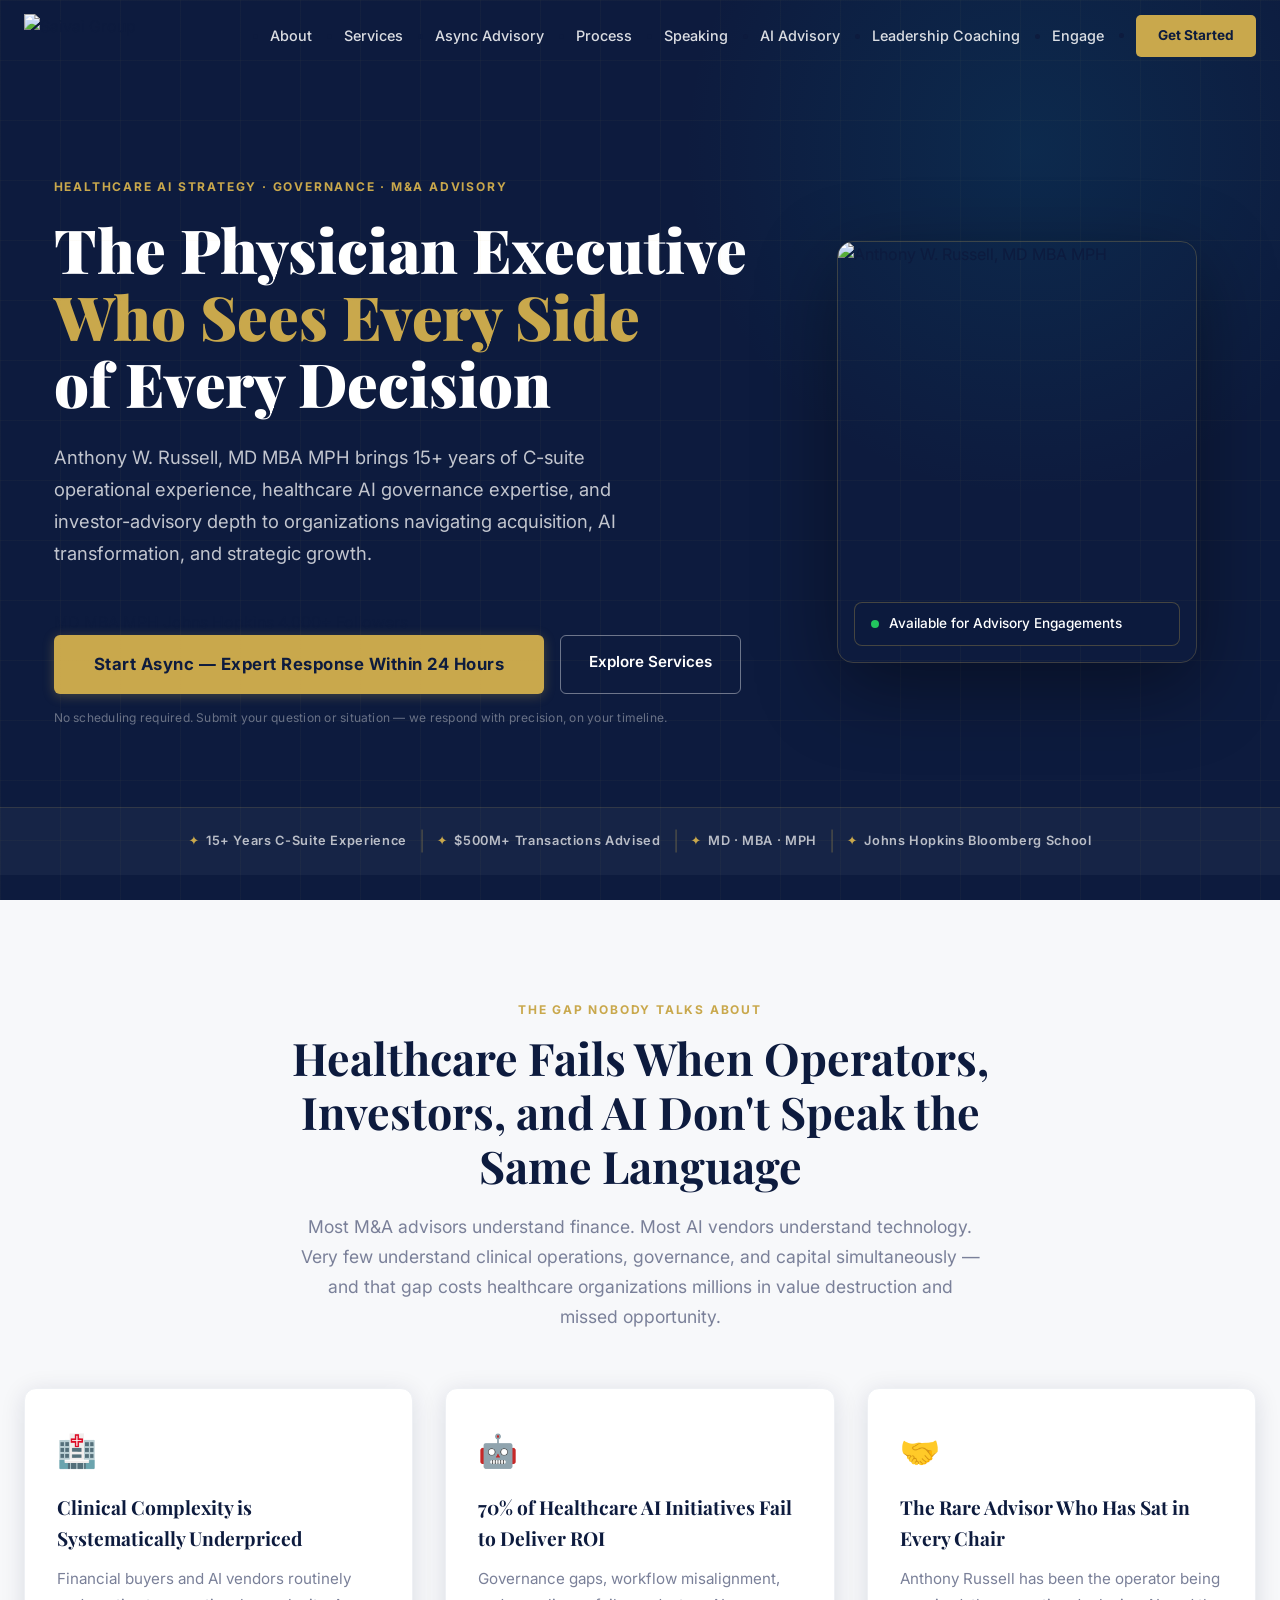
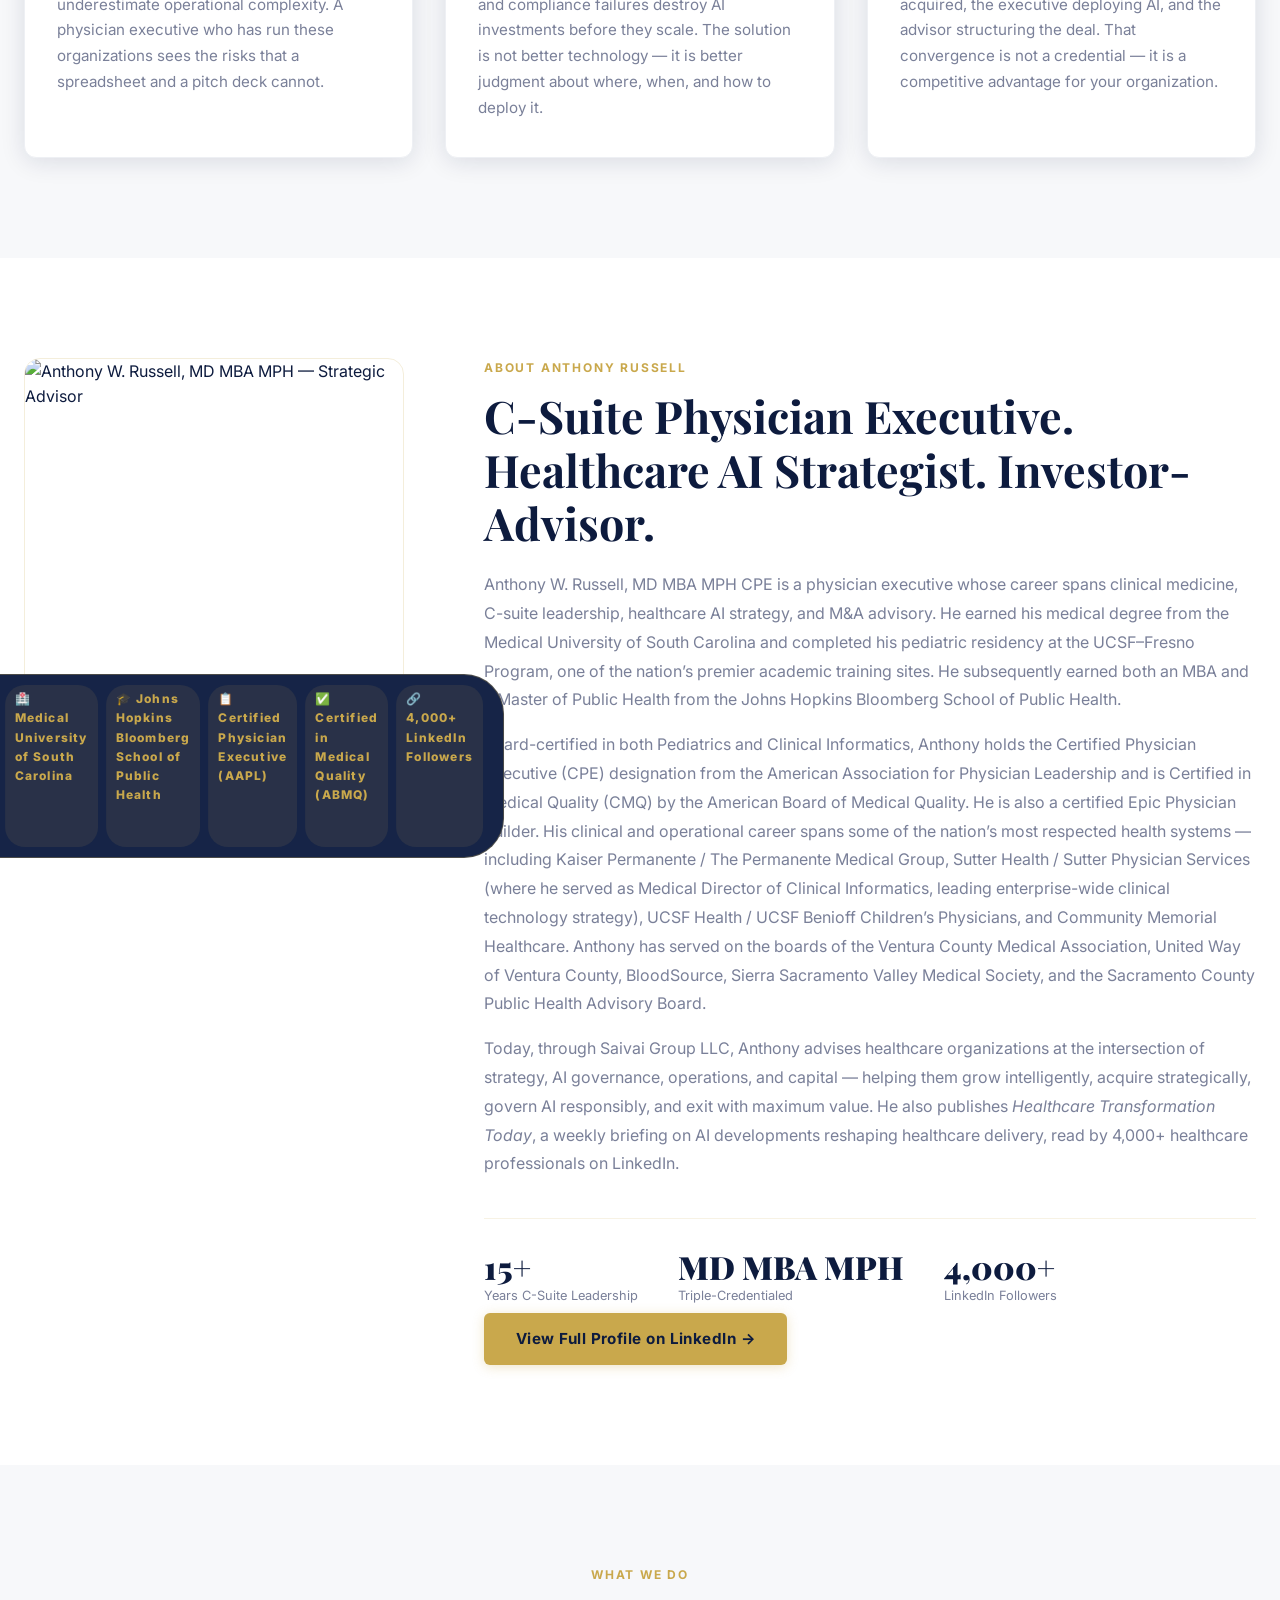
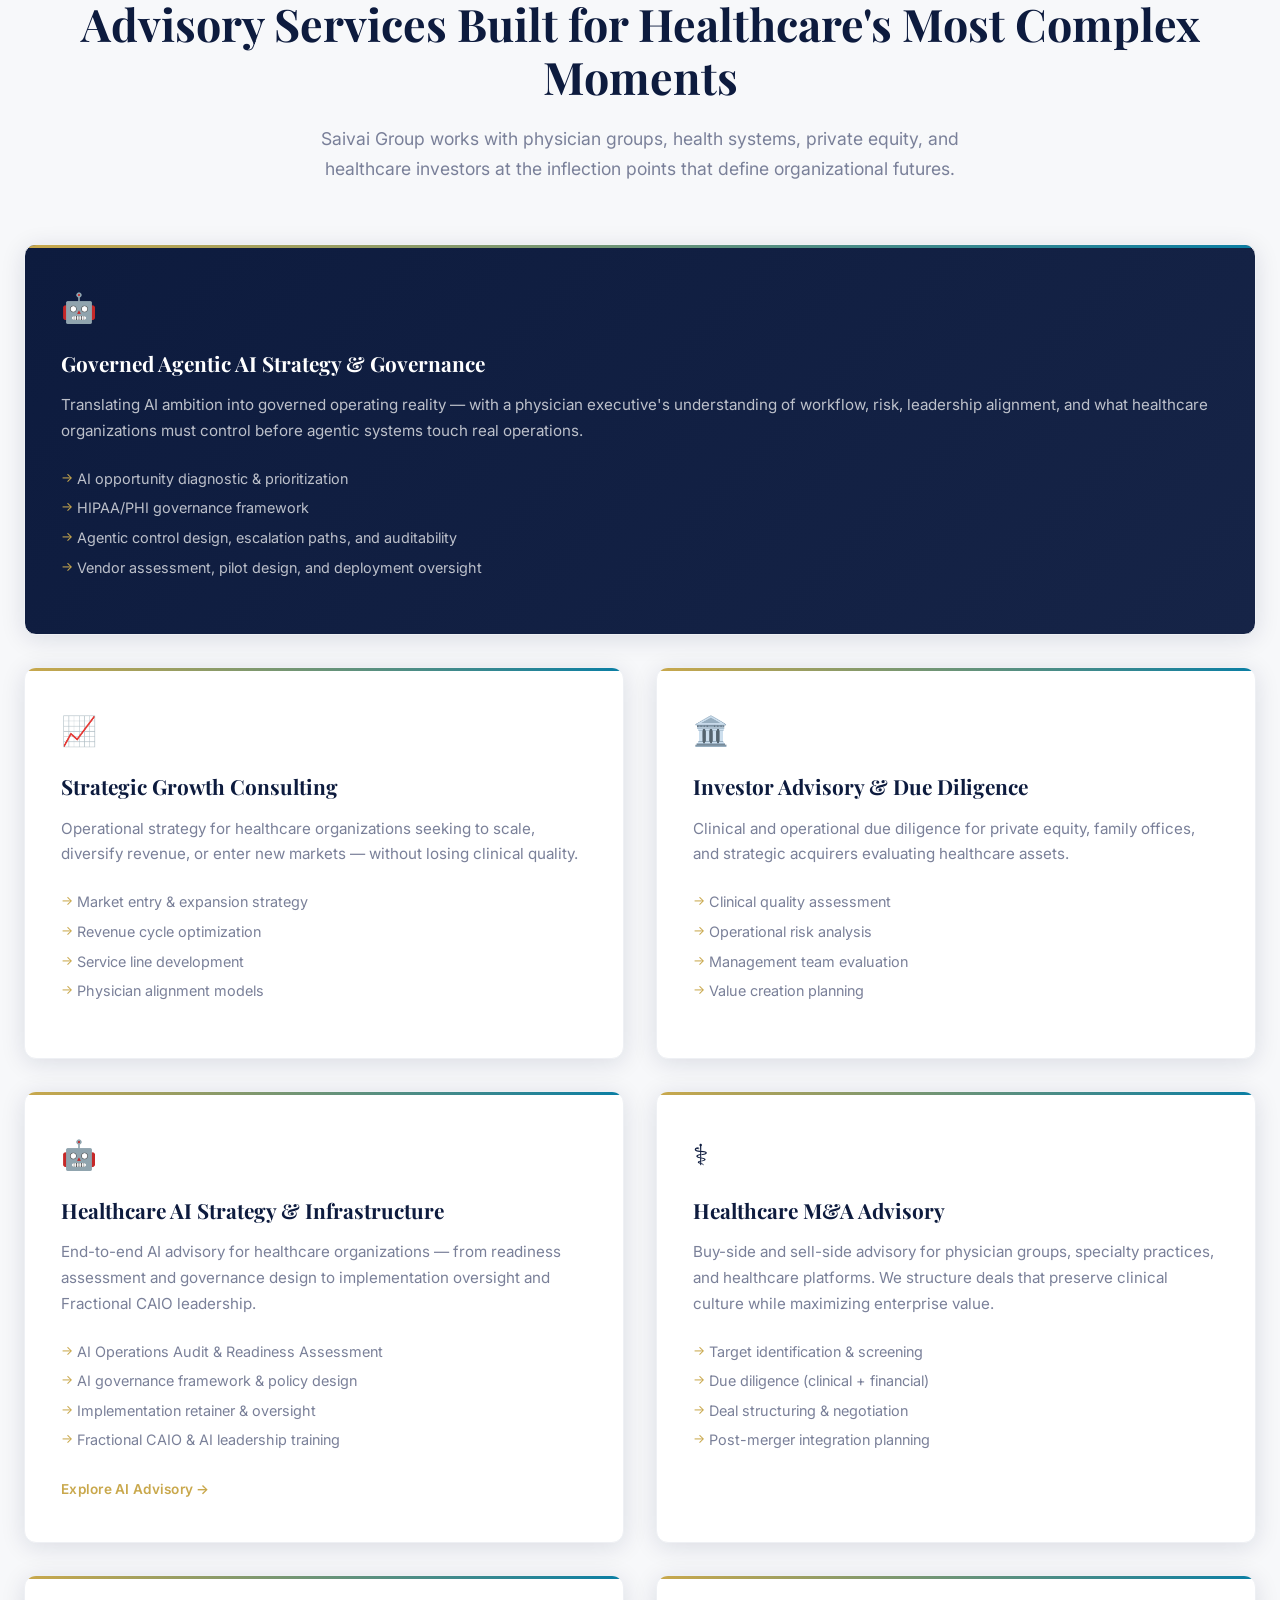
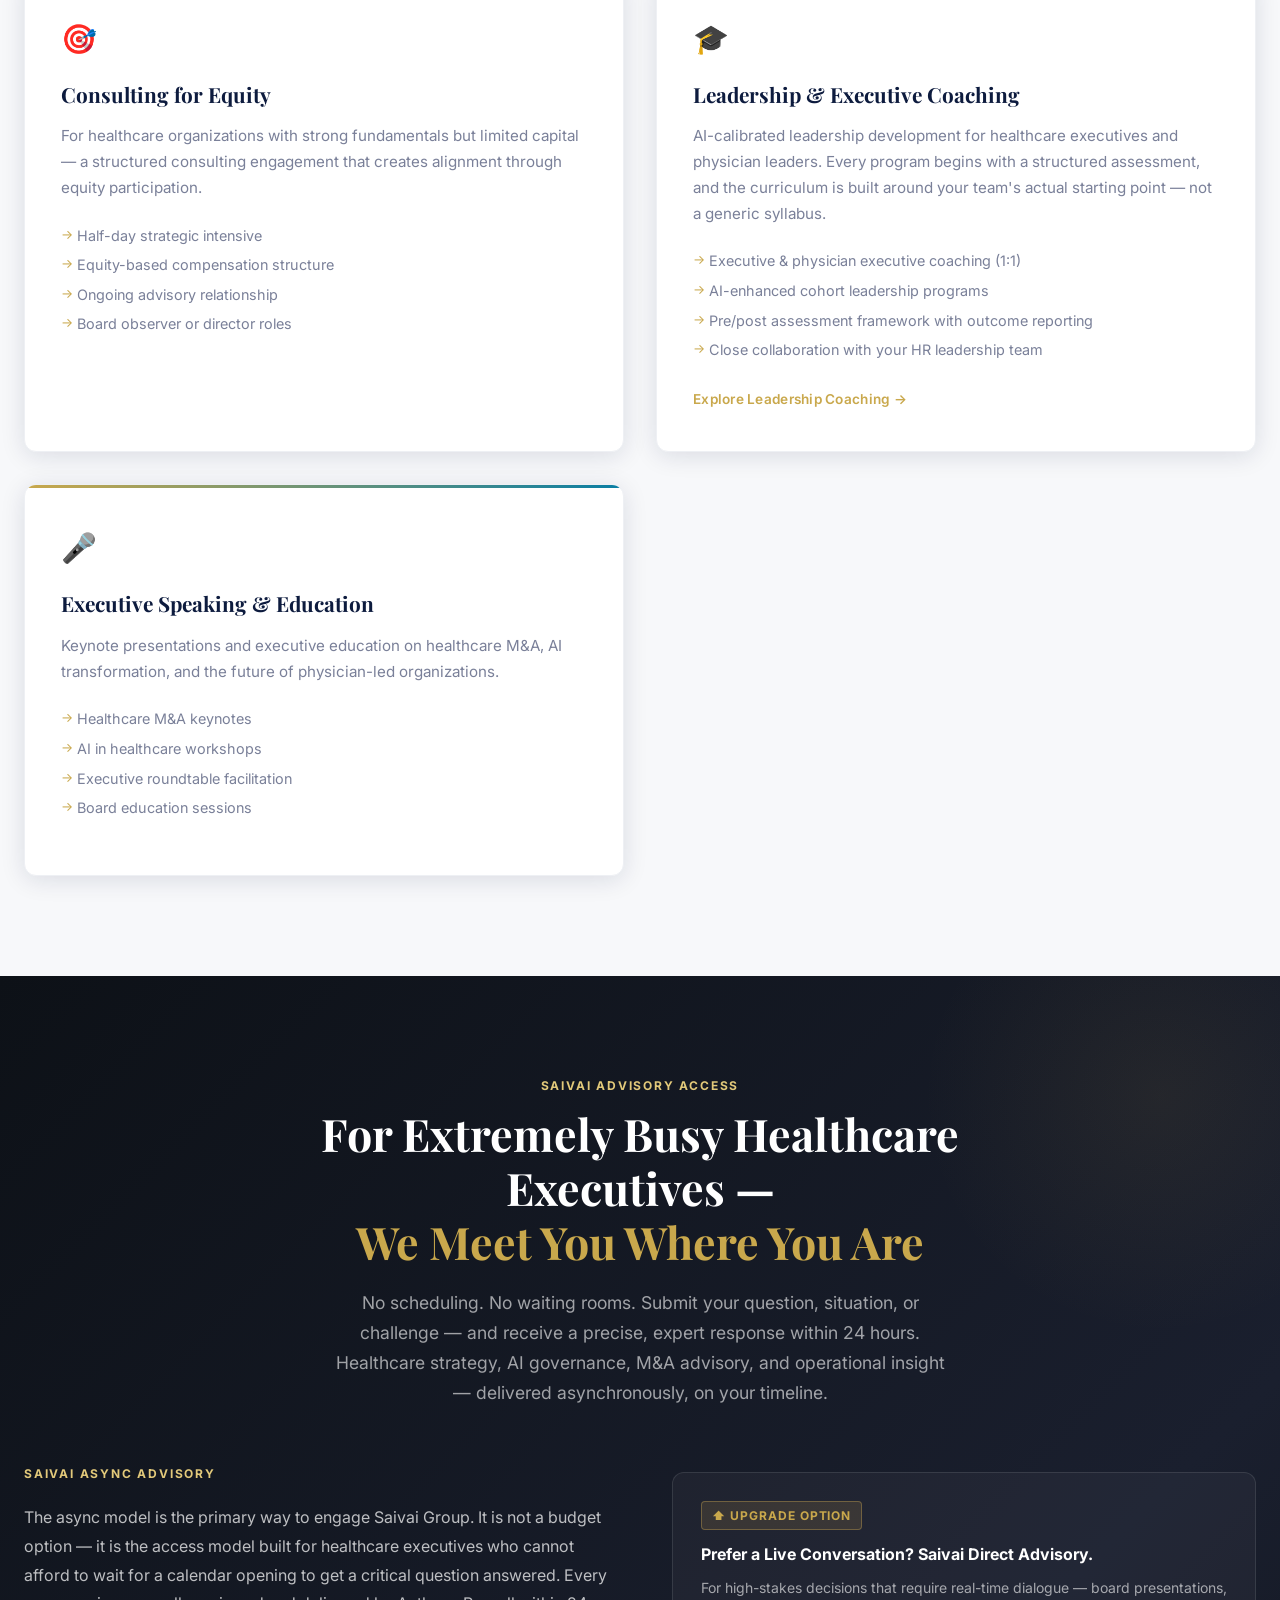
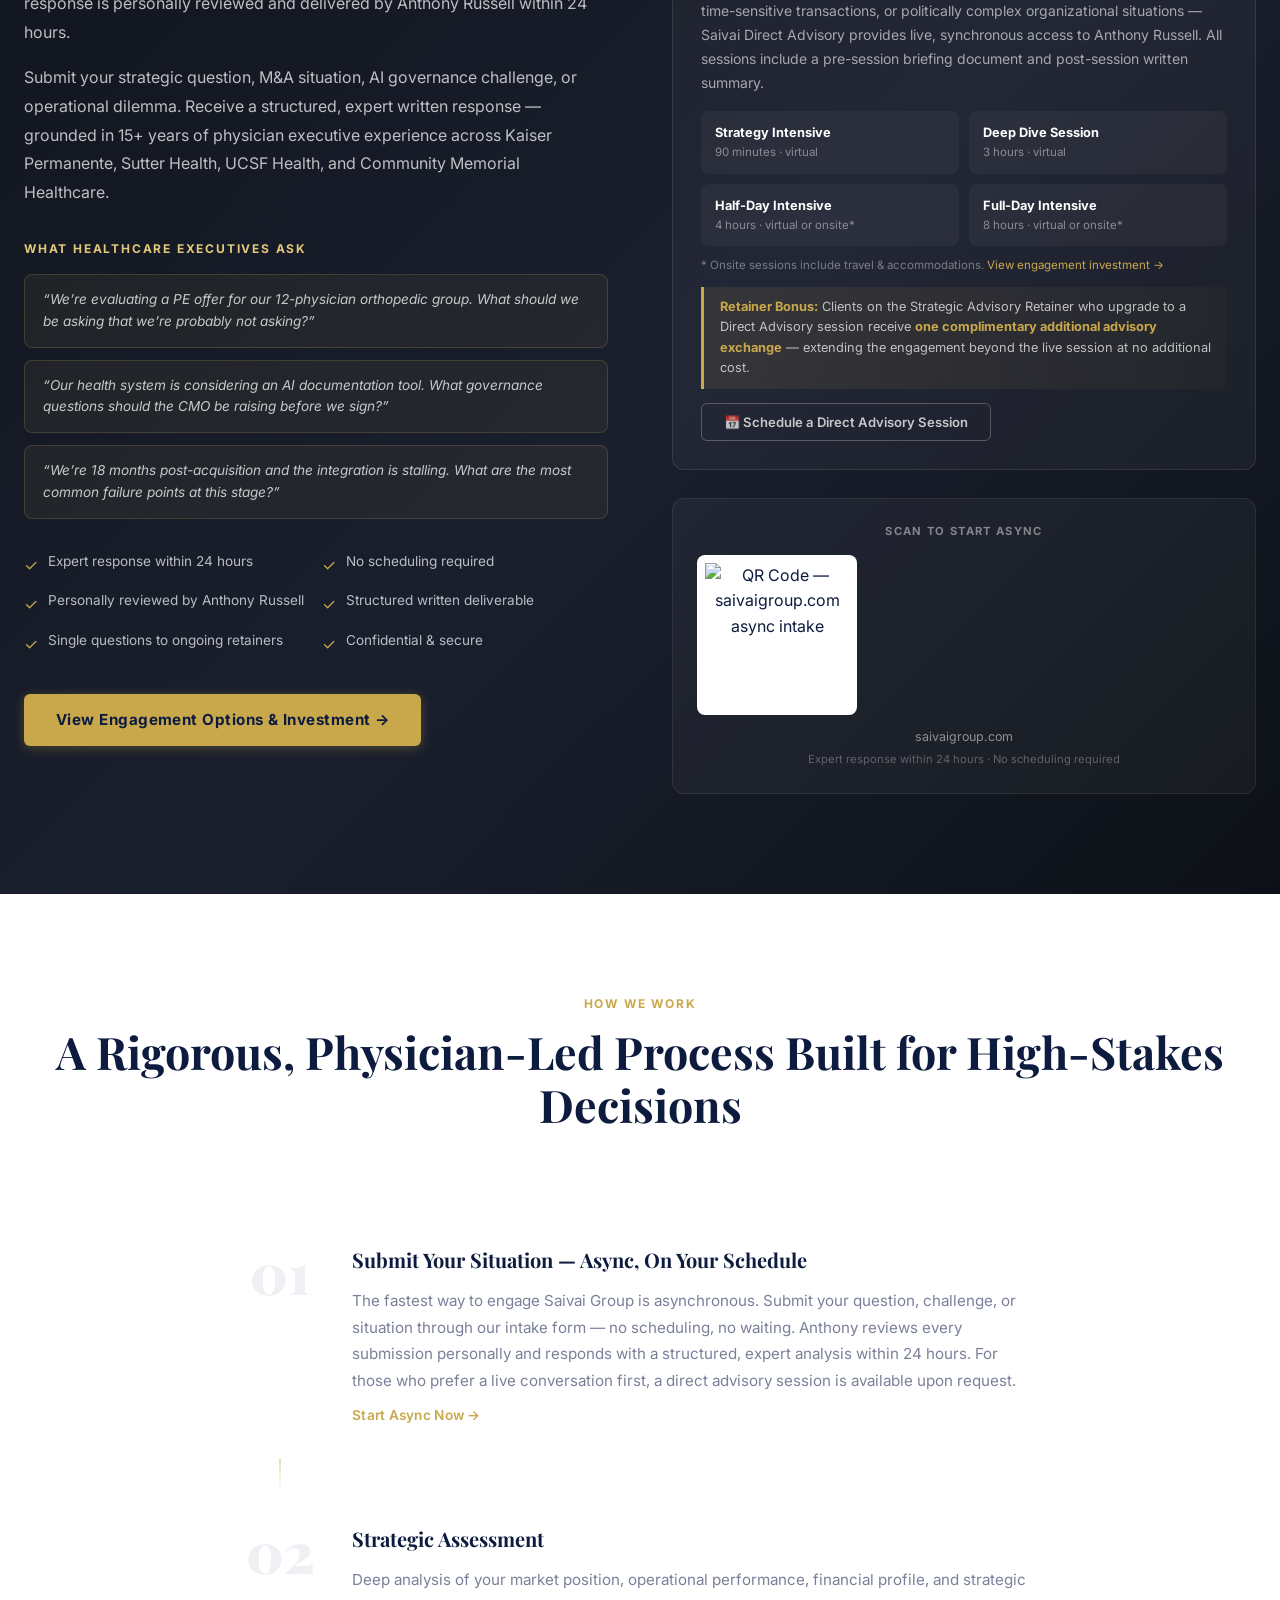
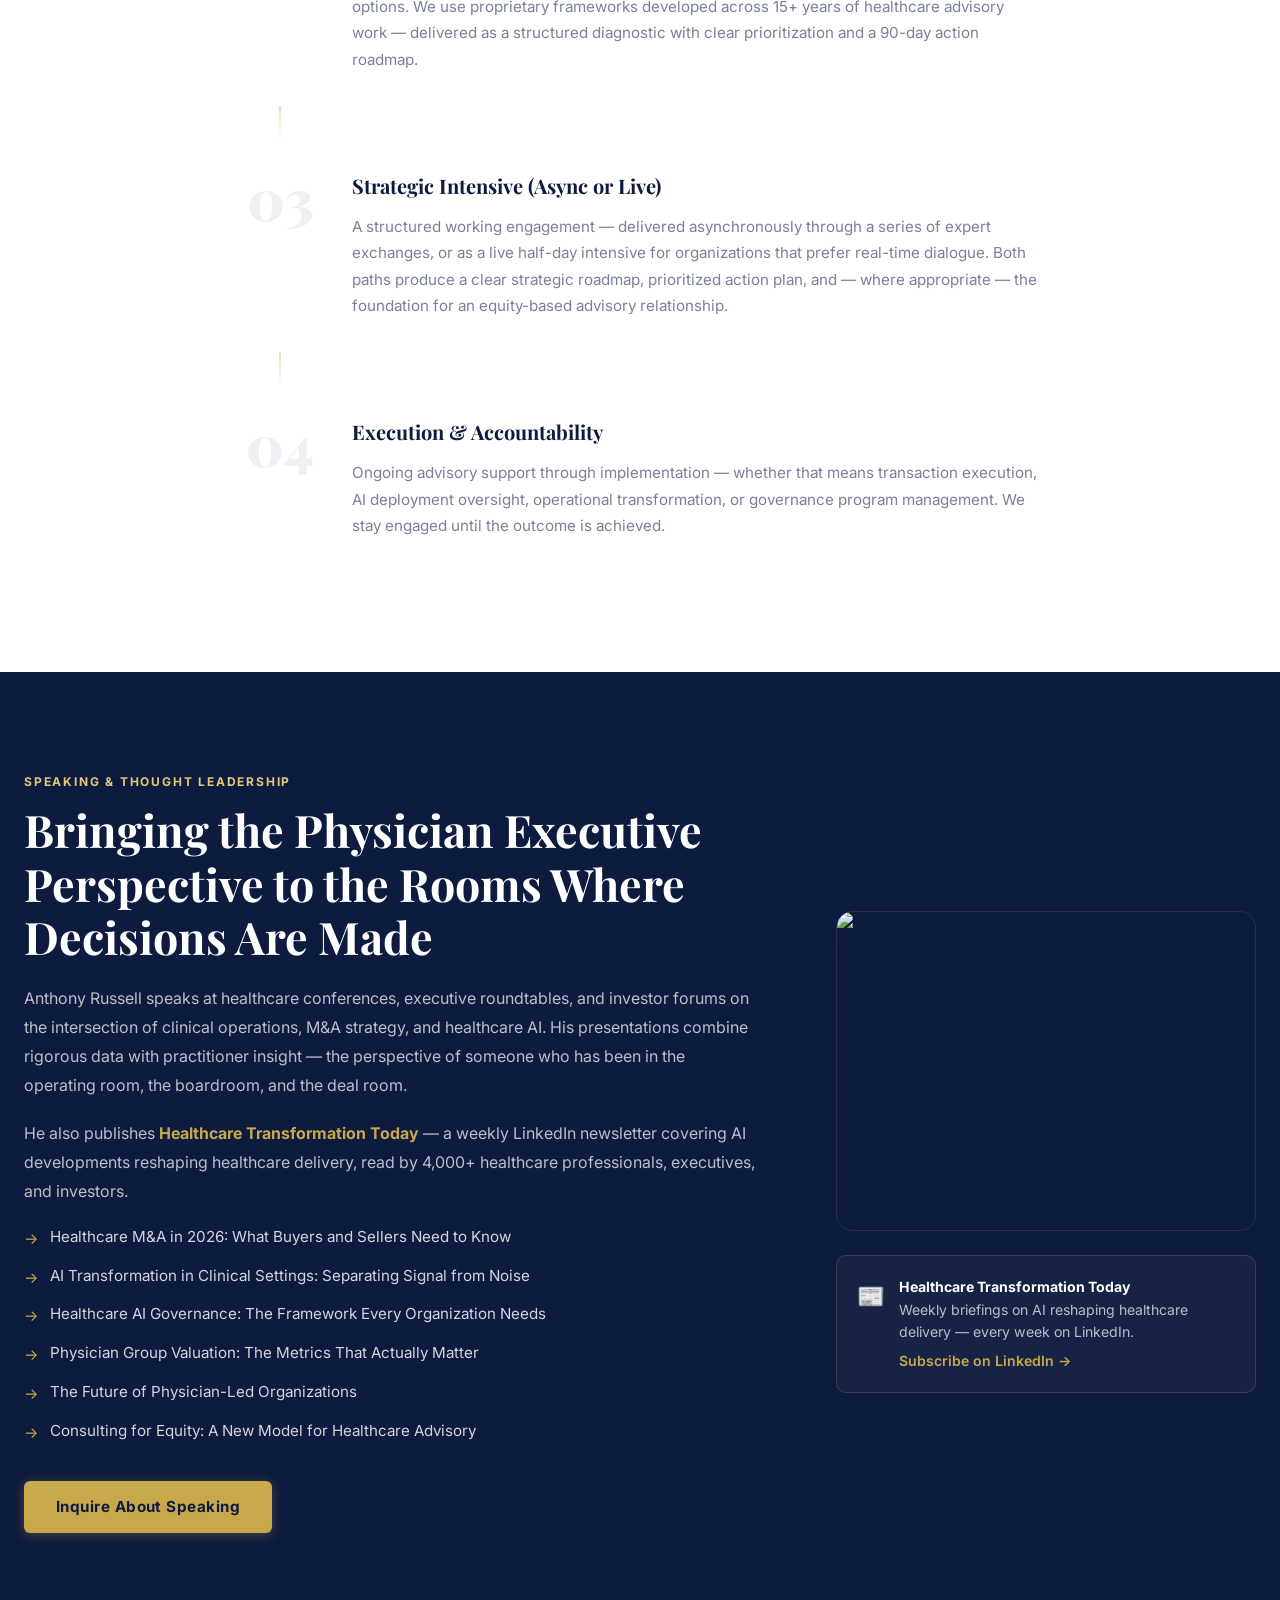
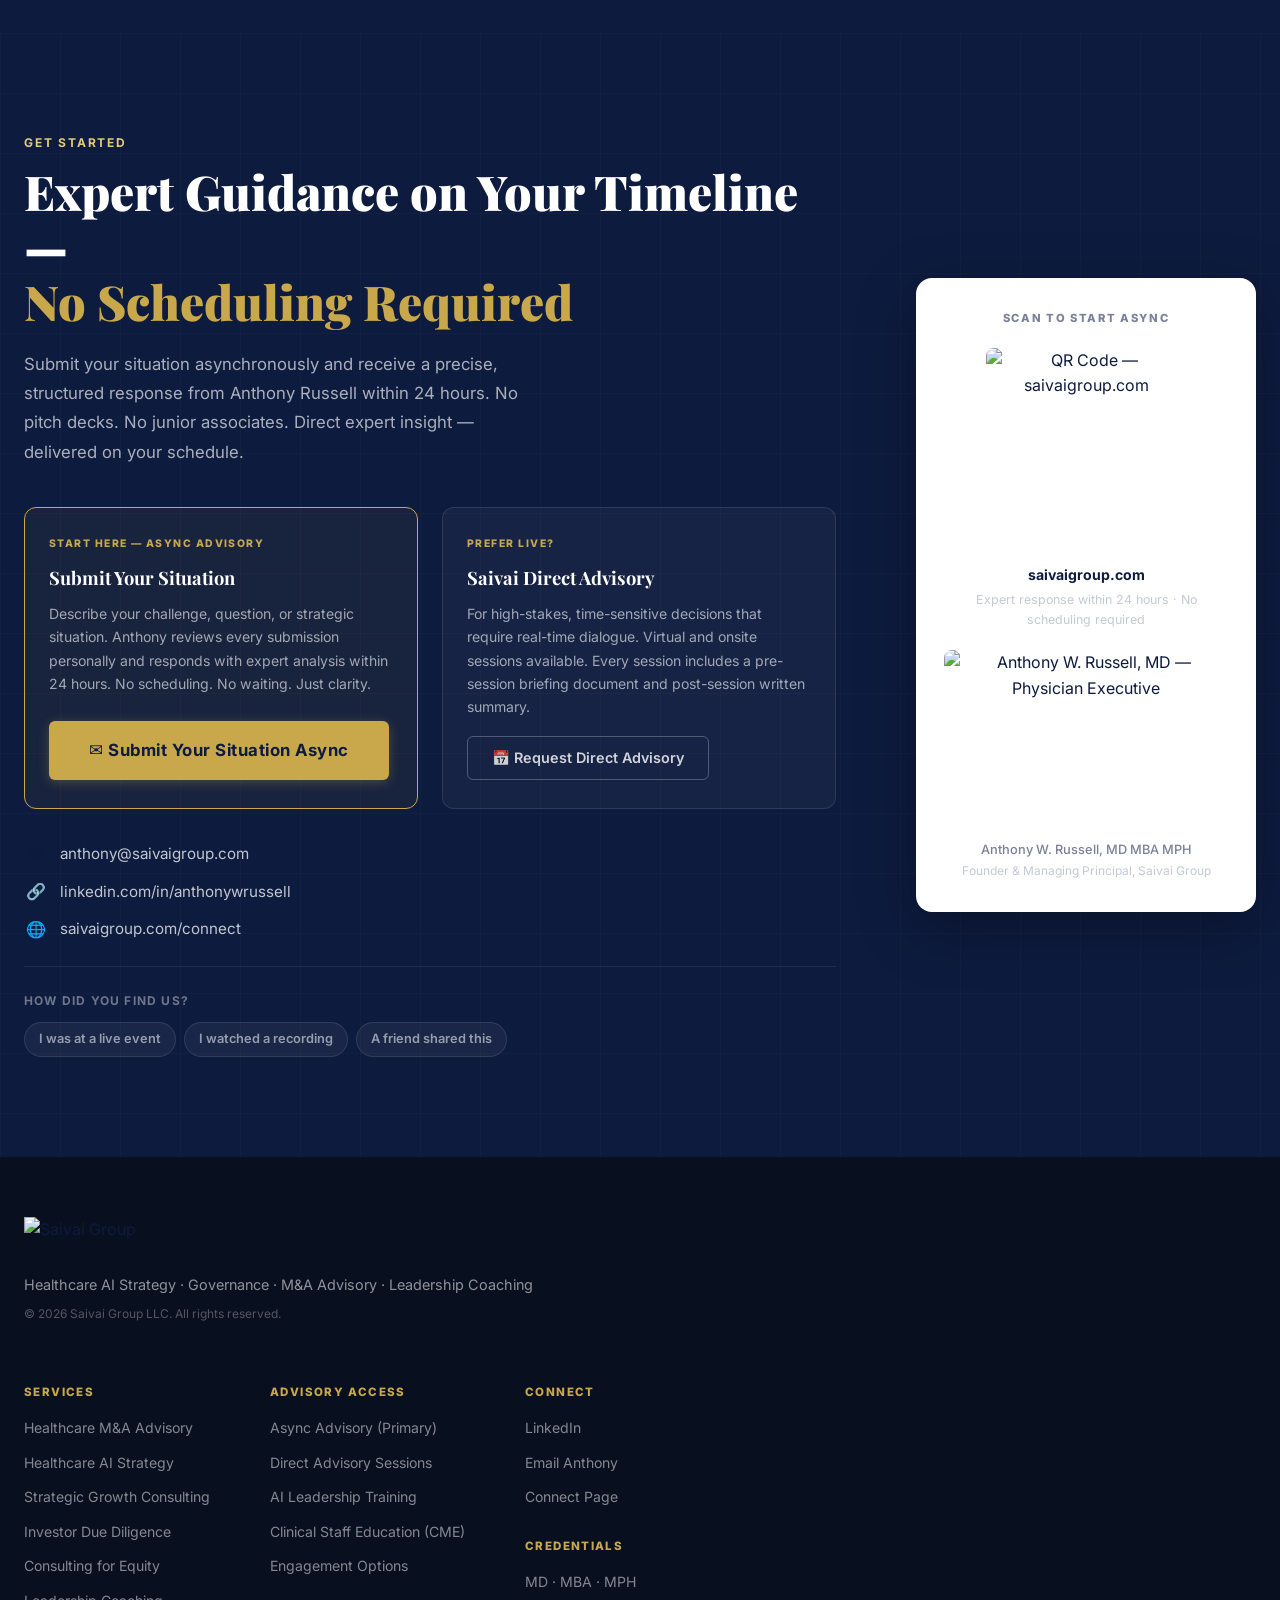
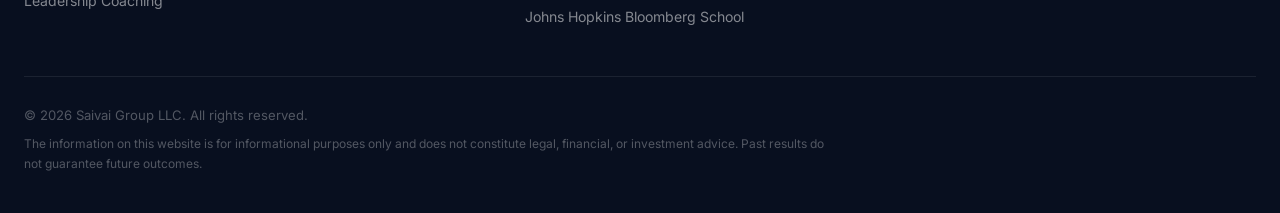
==== commit c982c16c: "Deploy Directive 073: Governed Agentic AI theme — index + advisory pages" ====
--- a/index.html
+++ b/index.html
@@ -471,17 +471,17 @@
       <div class="services-grid">
         <div class="service-card service-featured">
           <div class="service-icon">🤖</div>
-          <h3 class="service-title">Healthcare AI Strategy &amp; Governance</h3>
+          <h3 class="service-title">Governed Agentic AI Strategy &amp; Governance</h3>
           <p class="service-body">
-            Translating AI investments into clinical and operational outcomes — with a physician's
-            understanding of what works at the bedside, what fails in the boardroom, and what
-            regulators require in between.
+            Translating AI ambition into governed operating reality — with a physician executive's
+            understanding of workflow, risk, leadership alignment, and what healthcare organizations
+            must control before agentic systems touch real operations.
           </p>
           <ul class="service-list">
             <li>AI opportunity diagnostic &amp; prioritization</li>
             <li>HIPAA/PHI governance framework</li>
-            <li>Vendor assessment &amp; selection</li>
-            <li>AI pilot design &amp; deployment oversight</li>
+            <li>Agentic control design, escalation paths, and auditability</li>
+            <li>Vendor assessment, pilot design, and deployment oversight</li>
           </ul>
         </div>
         <div class="service-card">
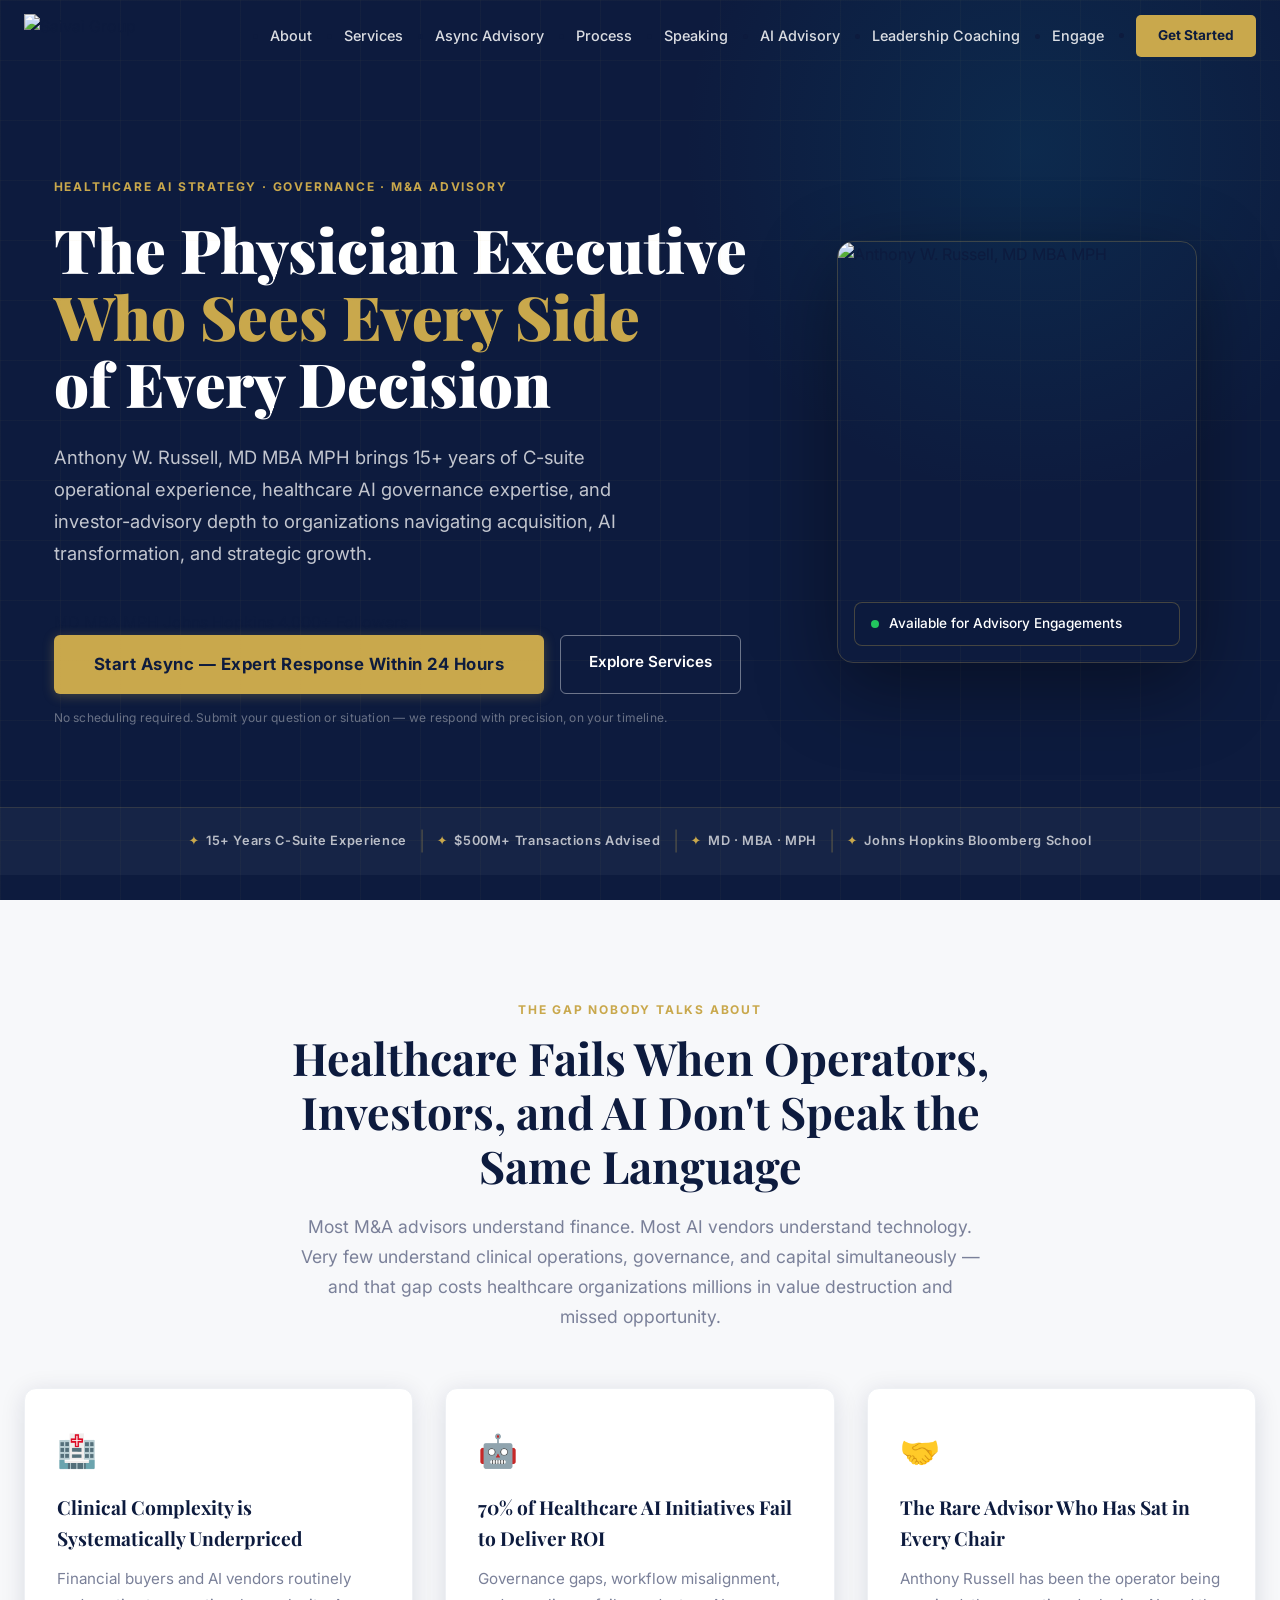
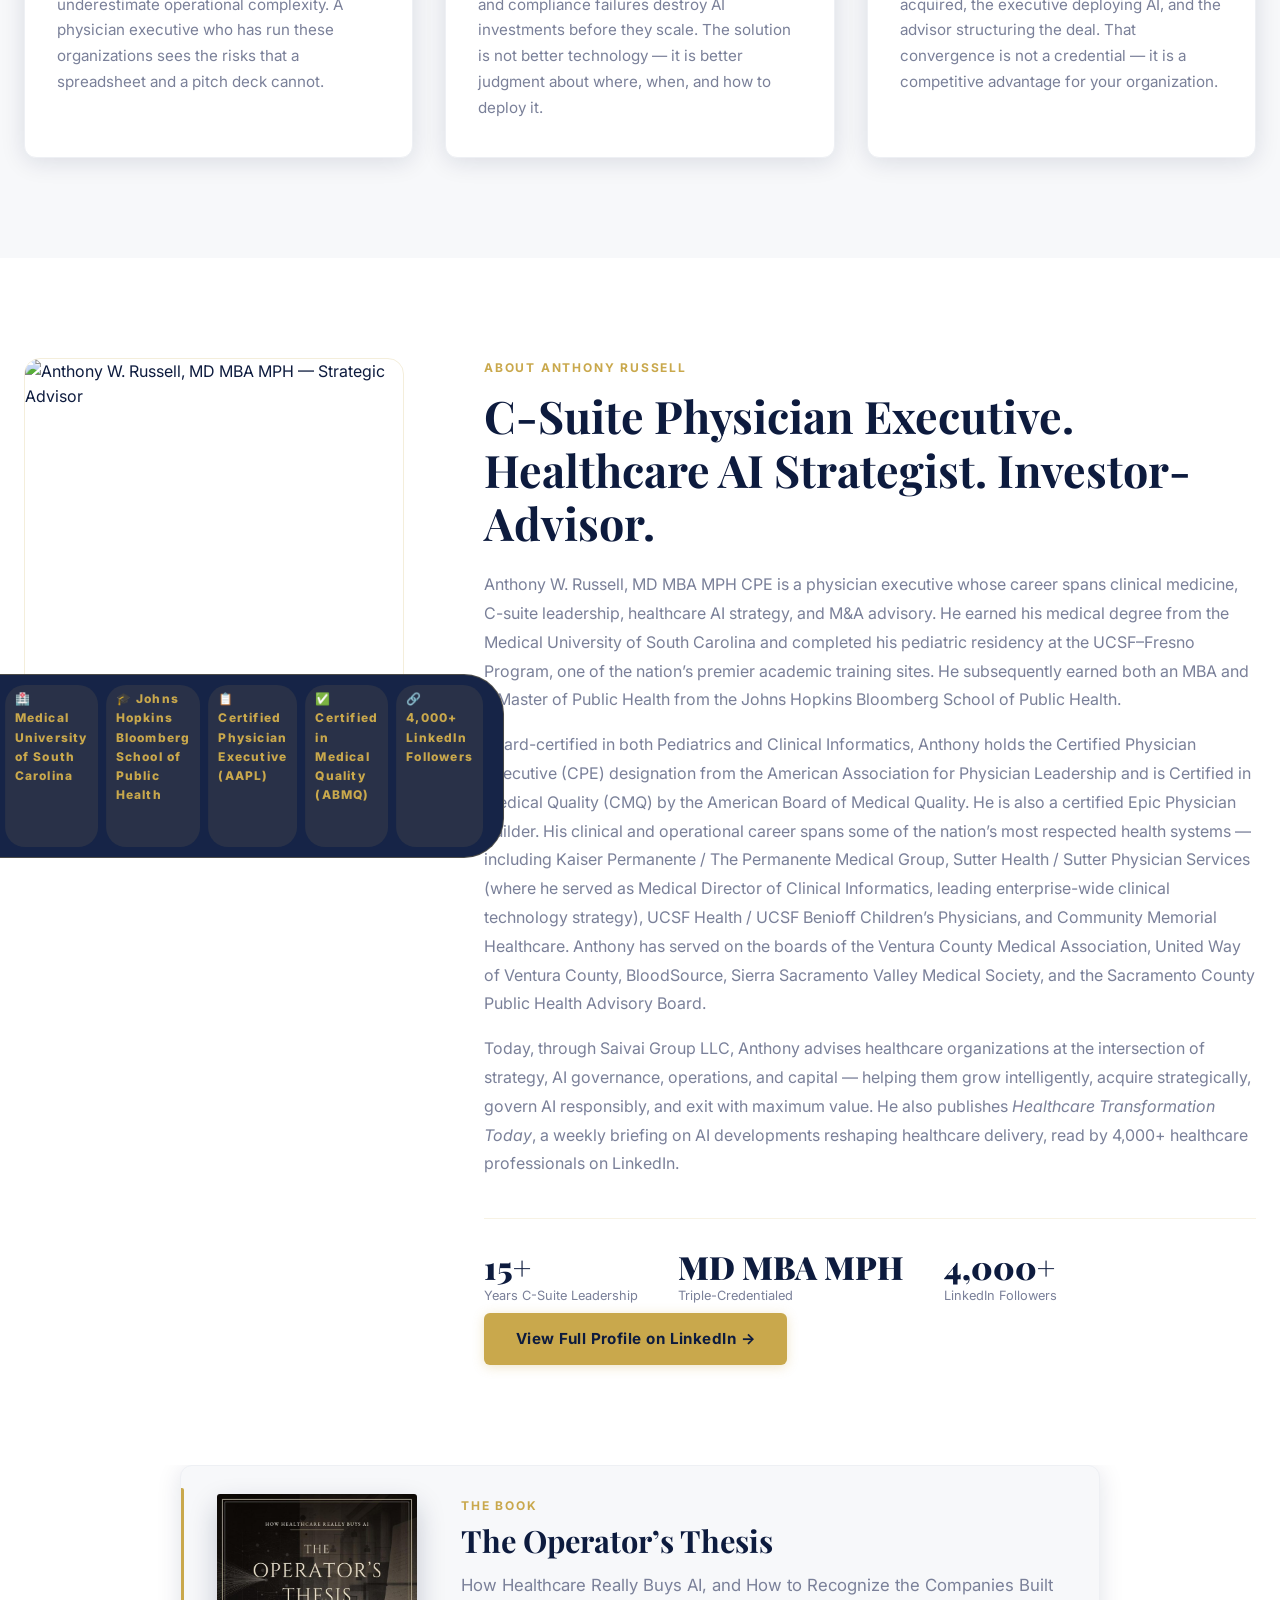
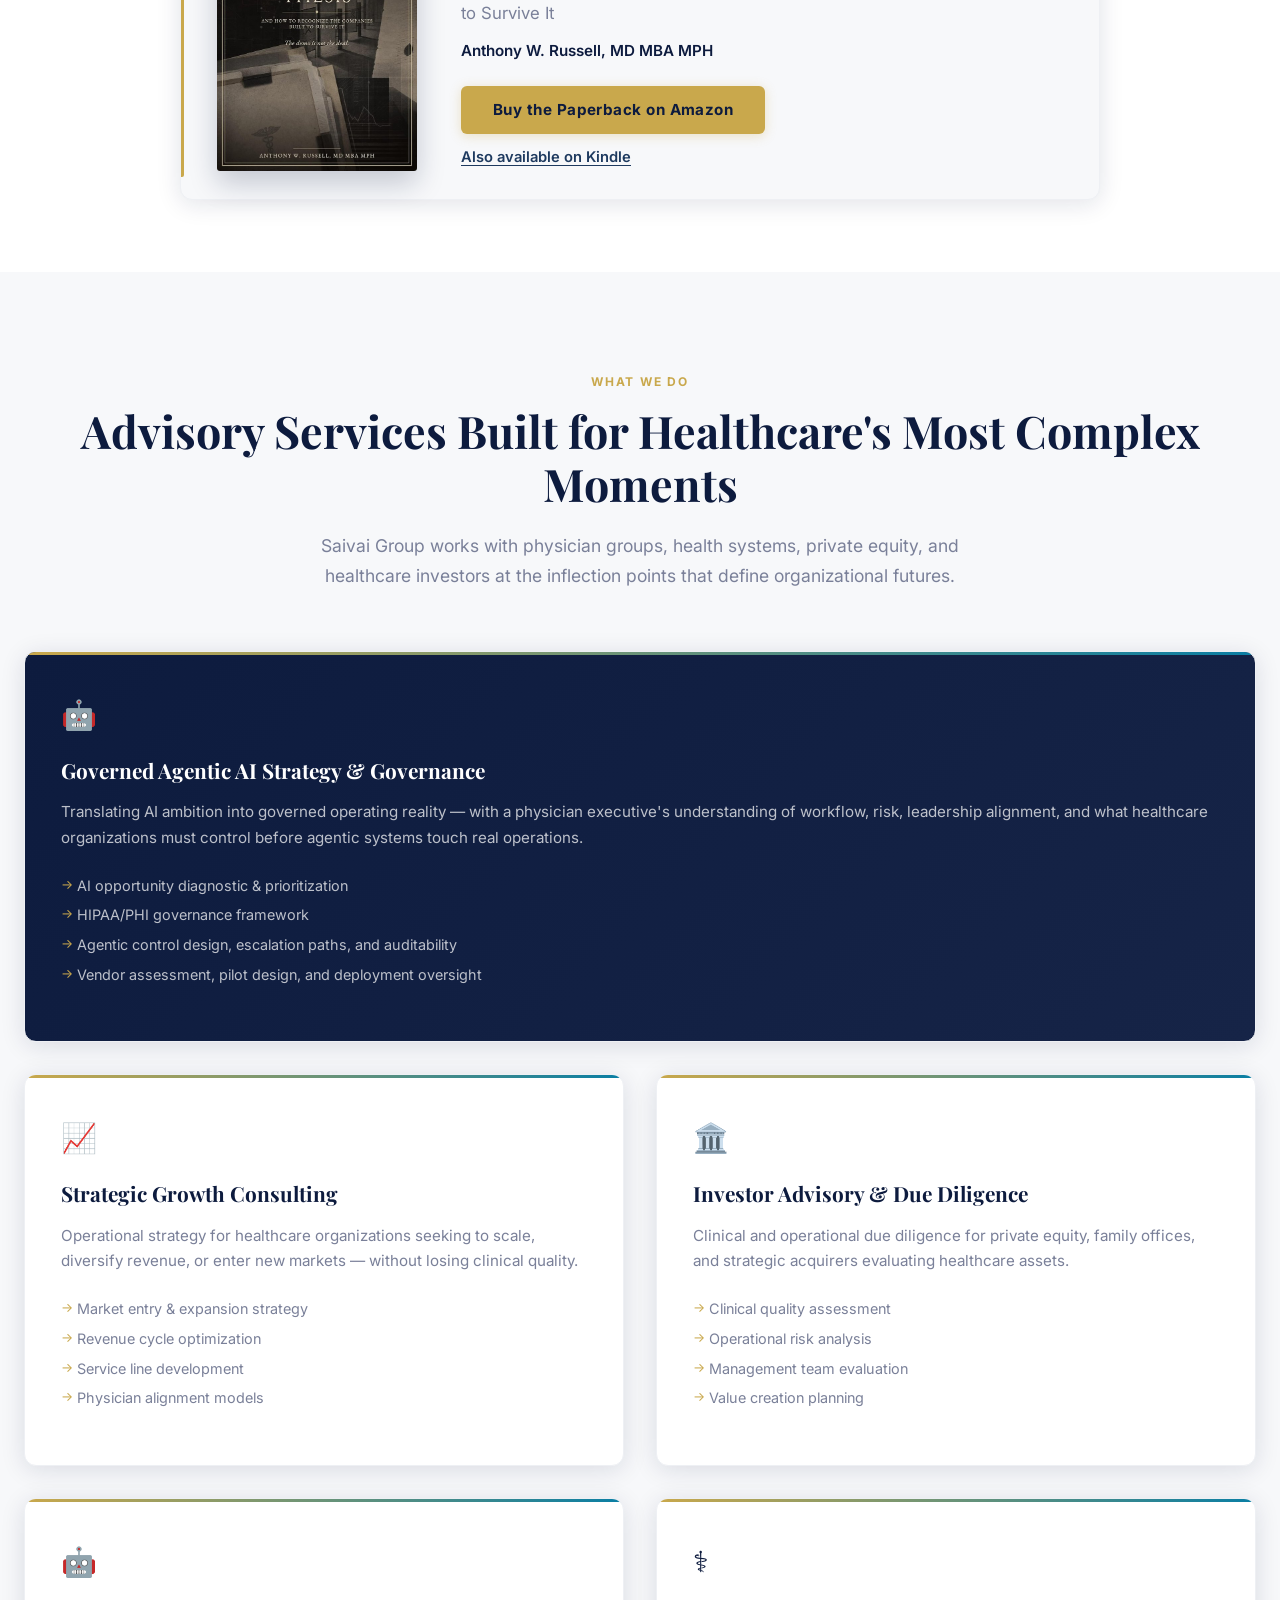
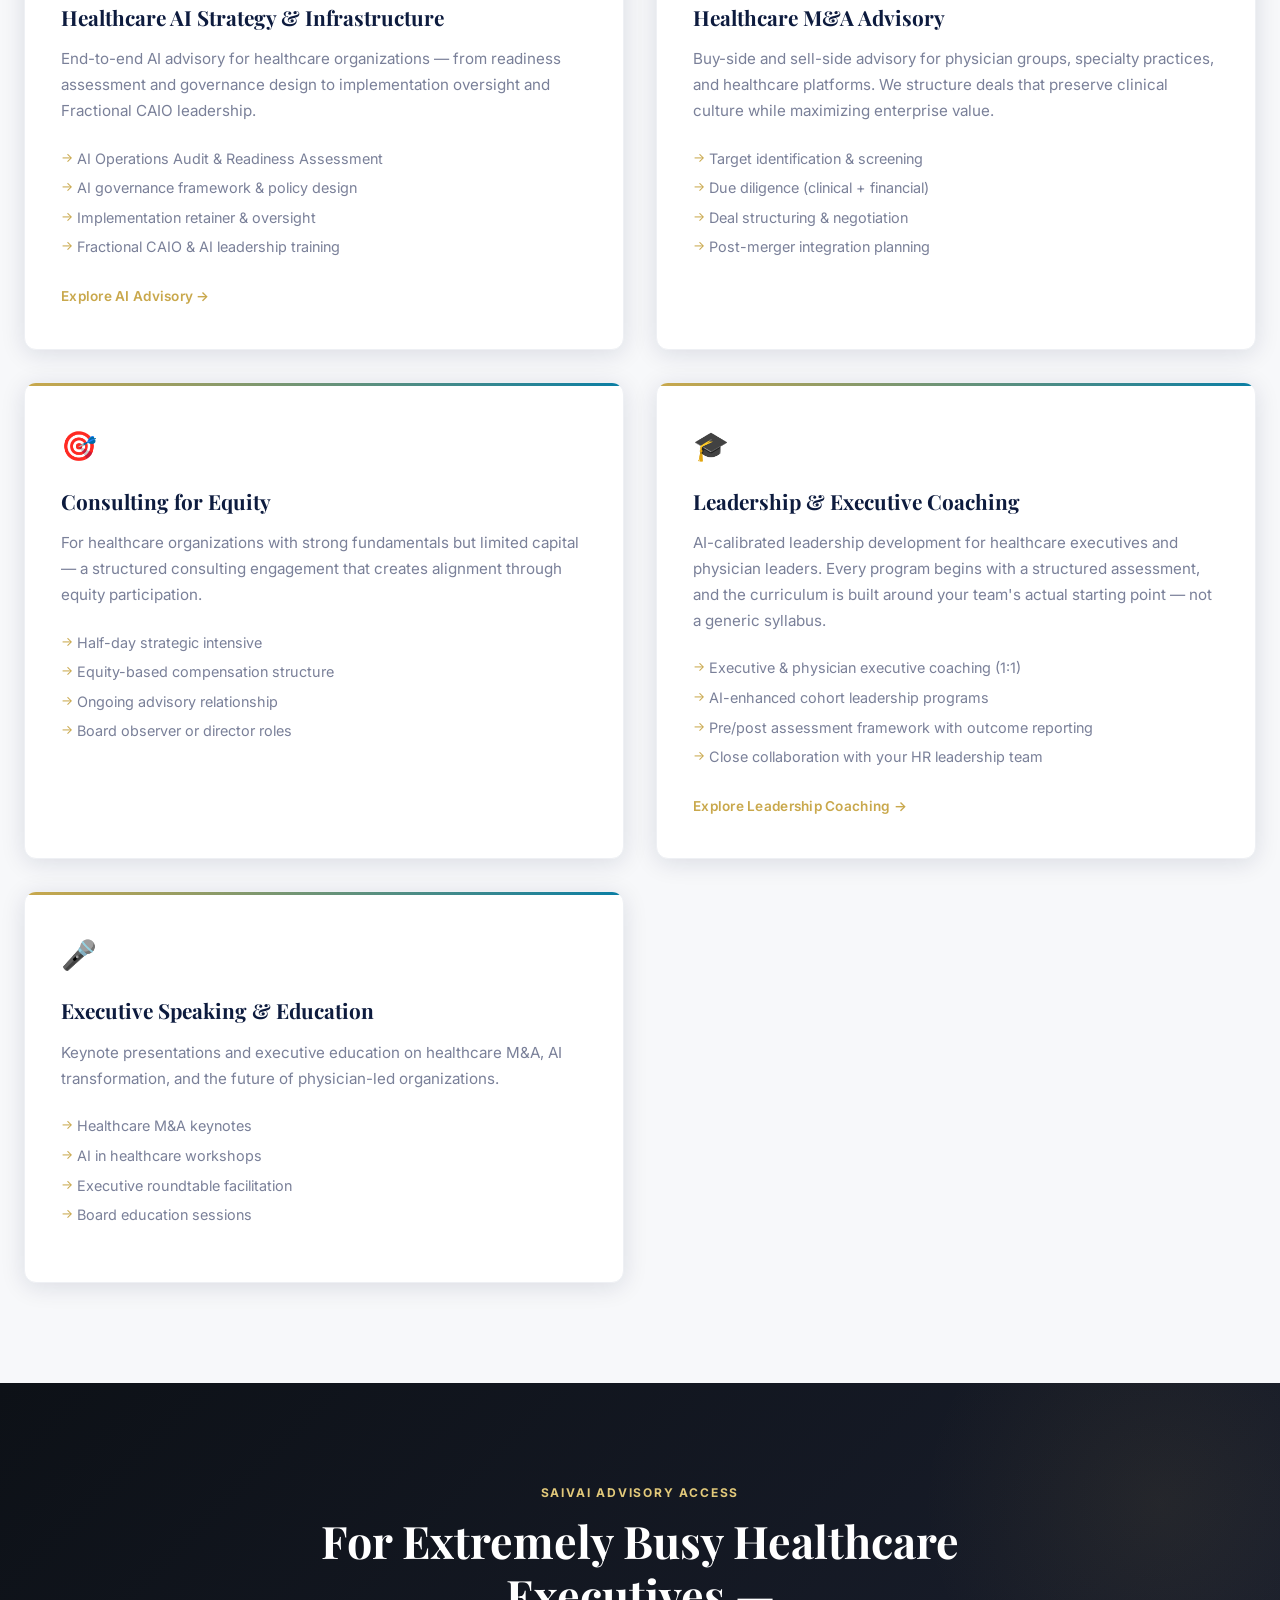
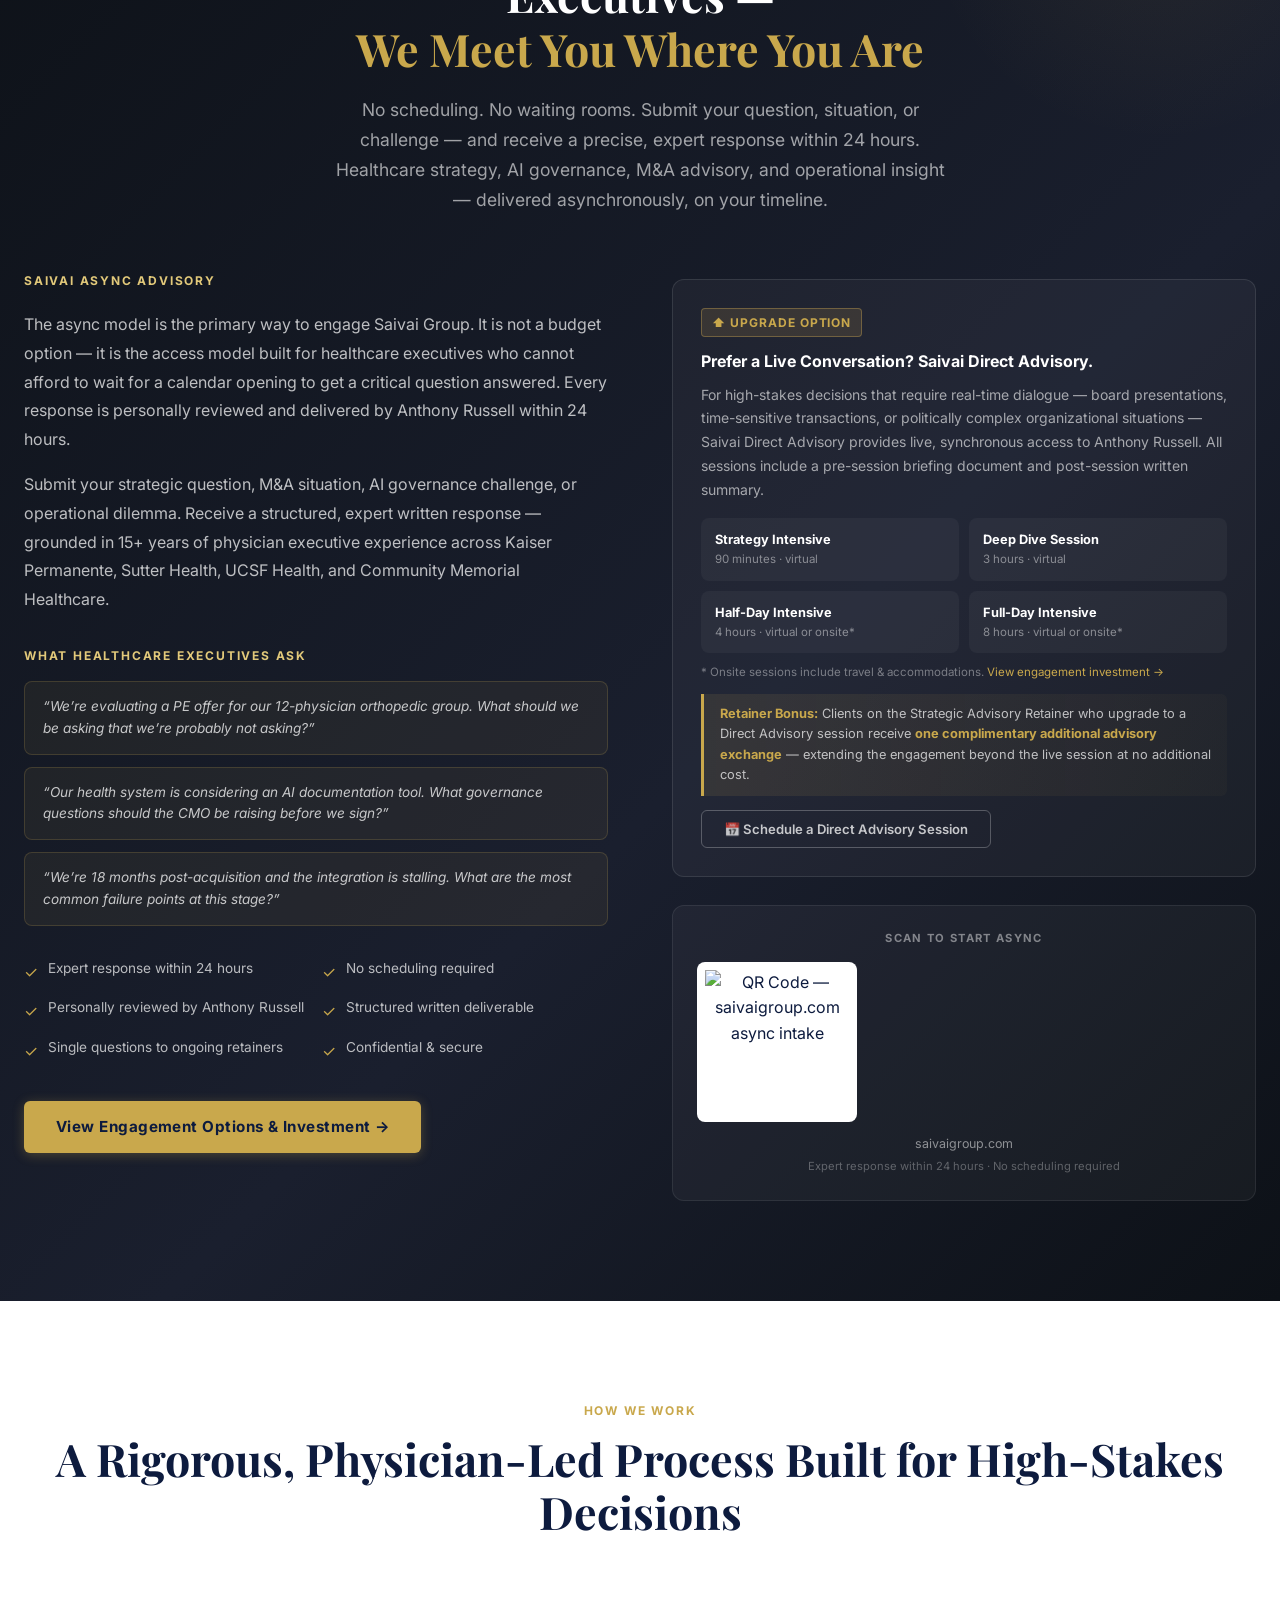
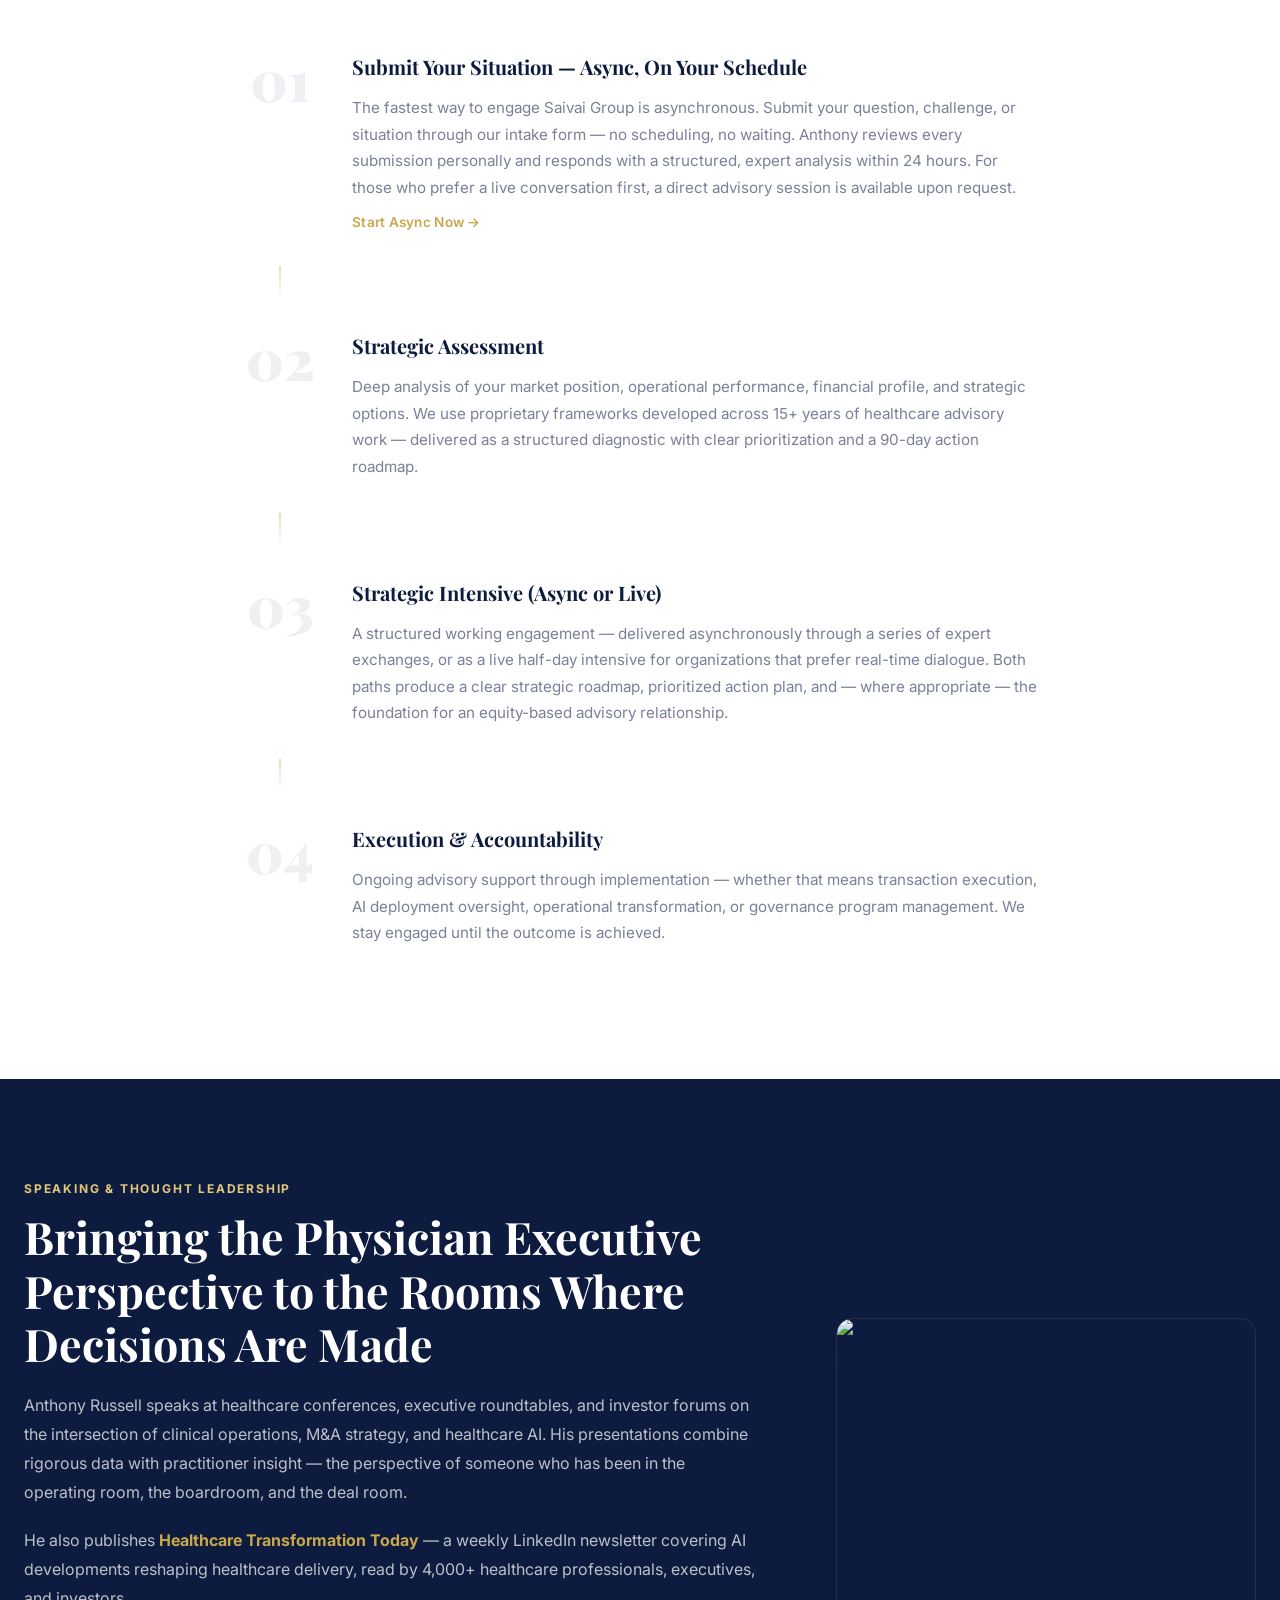
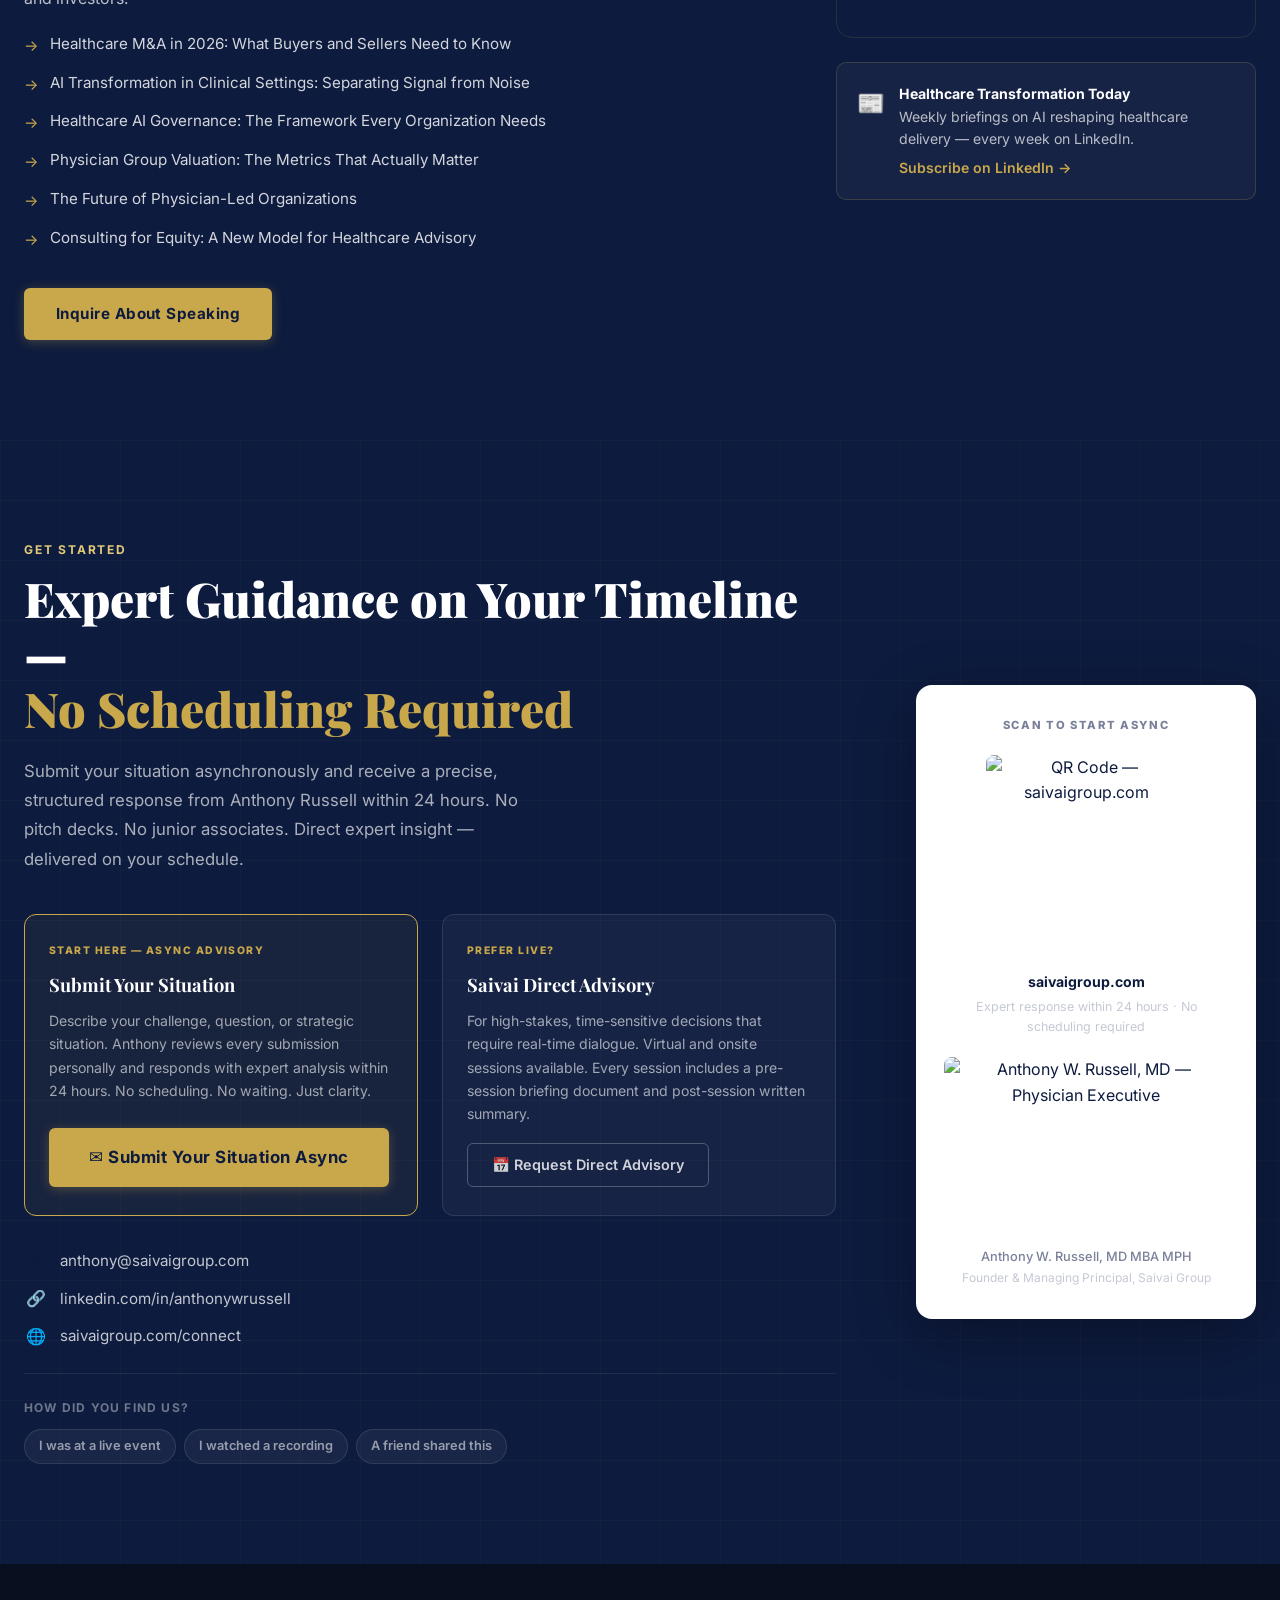
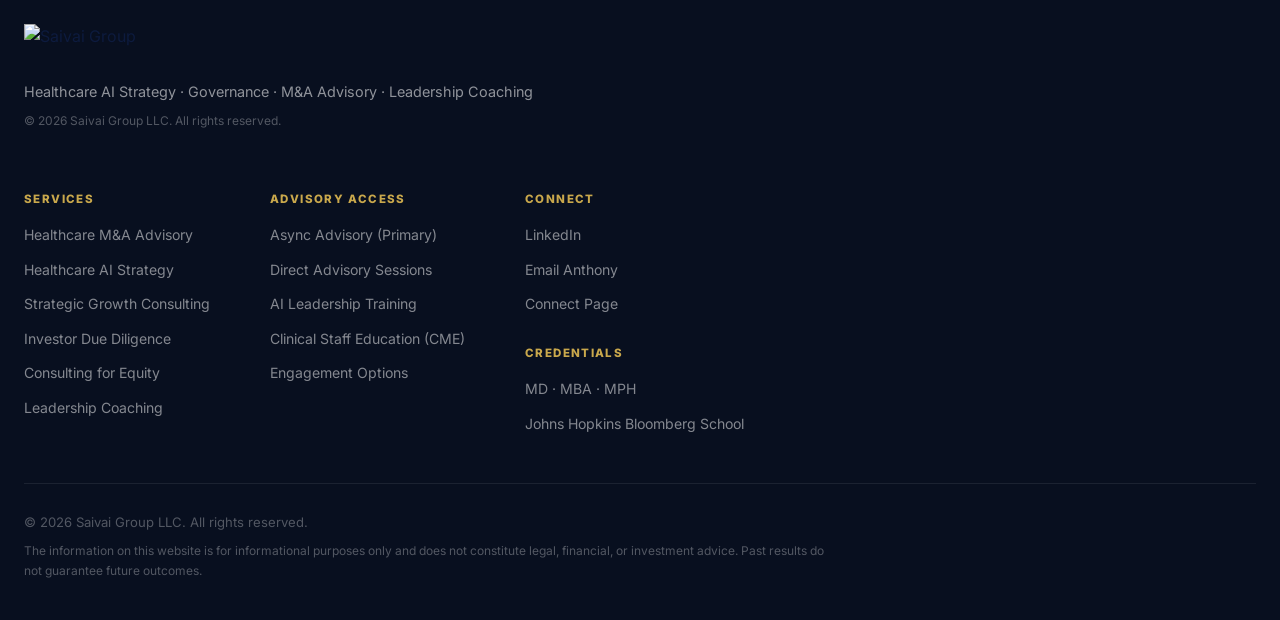
==== commit 32a9495b: "Add book cover and paperback link to home page" ====
--- a/index.html
+++ b/index.html
@@ -14,6 +14,7 @@
   <title>Saivai Group — Healthcare AI Strategy, Governance &amp; M&A Advisory</title>
   <meta name="description" content="Anthony W. Russell, MD MBA MPH — C-suite physician executive, healthcare AI strategist, M&A advisor, and operational leader helping healthcare organizations govern, deploy, and grow with precision." />
   <meta name="keywords" content="healthcare AI strategy, healthcare M&A, physician executive, healthcare consulting, AI governance, healthcare advisory, Anthony Russell, Saivai Group, async consulting" />
+  <link rel="canonical" href="https://saivaigroup.com/" />
 
   <!-- Open Graph -->
   <meta property="og:title" content="Saivai Group — Healthcare AI Strategy &amp; M&A Advisory" />
@@ -457,6 +458,33 @@
     </div>
   </section>
 
+  <!-- ===== BOOK ===== -->
+  <section id="book" class="book-section" aria-labelledby="book-title">
+    <div class="container">
+      <div class="book-card">
+        <a class="book-cover-link" href="https://www.amazon.com/dp/B0HRJBNB83" target="_blank" rel="noopener">
+          <img
+            src="/images/operators-thesis-cover.jpg"
+            alt="Cover of The Operator’s Thesis by Anthony W. Russell, MD MBA MPH"
+            width="600"
+            height="831"
+            loading="lazy"
+          />
+        </a>
+        <div class="book-copy">
+          <p class="section-eyebrow">The Book</p>
+          <h2 id="book-title" class="section-headline">The Operator’s Thesis</h2>
+          <p class="book-subtitle">How Healthcare Really Buys AI, and How to Recognize the Companies Built to Survive It</p>
+          <p class="book-byline">Anthony W. Russell, MD MBA MPH</p>
+          <div class="book-links">
+            <a class="btn-primary book-paperback" href="https://www.amazon.com/dp/B0HRJBNB83" target="_blank" rel="noopener">Buy the Paperback on Amazon</a>
+            <a class="book-format-link" href="https://www.amazon.com/dp/B0HPJN9F8J" target="_blank" rel="noopener">Also available on Kindle</a>
+          </div>
+        </div>
+      </div>
+    </div>
+  </section>
+
   <!-- ===== SERVICES ===== -->
   <section id="services" class="section-light">
     <div class="container">
--- a/styles.css
+++ b/styles.css
@@ -1098,3 +1098,113 @@
   .async-tier-title { font-size: 0.95rem; }
   .section-headline { font-size: 1.75rem; }
 }
+
+/* ============================================================
+   BOOK — The Operator's Thesis
+   ============================================================ */
+.book-section {
+  background: var(--white);
+  padding: 0 0 72px;
+  max-width: 100%;
+  overflow-x: hidden;
+}
+.book-card {
+  display: grid;
+  grid-template-columns: 200px minmax(0, 1fr);
+  gap: 28px 44px;
+  align-items: center;
+  max-width: 920px;
+  margin: 0 auto;
+  background: var(--gray-50);
+  border: 1px solid var(--gray-100);
+  border-radius: var(--radius);
+  box-shadow: var(--shadow);
+  padding: 28px 40px 28px 36px;
+  position: relative;
+}
+.book-card::before {
+  content: "";
+  position: absolute;
+  left: 0;
+  top: 22px;
+  bottom: 22px;
+  width: 3px;
+  background: var(--gold);
+  border-radius: 0 2px 2px 0;
+}
+.book-cover-link {
+  display: block;
+  line-height: 0;
+}
+.book-cover-link img {
+  width: 100%;
+  height: auto;
+  border-radius: 3px;
+  box-shadow: 0 12px 28px rgba(13, 27, 62, 0.22);
+}
+.book-copy { min-width: 0; }
+.book-copy .section-eyebrow { margin-bottom: 8px; }
+.book-copy .section-headline {
+  font-size: clamp(1.75rem, 2.4vw, 2.25rem);
+  margin-bottom: 12px;
+}
+.book-subtitle {
+  font-size: 1.05rem;
+  color: var(--gray-500);
+  line-height: 1.65;
+  max-width: 38rem;
+  margin-bottom: 12px;
+}
+.book-byline {
+  font-size: 0.95rem;
+  font-weight: 600;
+  color: var(--navy);
+  margin-bottom: 22px;
+}
+.book-links {
+  display: flex;
+  flex-direction: column;
+  align-items: flex-start;
+  gap: 10px;
+}
+.book-paperback {
+  max-width: 100%;
+  white-space: normal;
+  text-align: center;
+  line-height: 1.35;
+  margin-bottom: 2px;
+}
+.book-format-link {
+  display: block;
+  font-size: 0.92rem;
+  font-weight: 600;
+  color: var(--navy-light);
+  text-decoration: underline;
+  text-underline-offset: 3px;
+}
+.book-format-link:hover { color: var(--gold); }
+.book-cover-link:focus-visible,
+.book-links a:focus-visible {
+  outline: 2px solid var(--gold);
+  outline-offset: 3px;
+}
+
+@media (max-width: 720px) {
+  .book-section { padding-bottom: 48px; }
+  .book-card {
+    grid-template-columns: 1fr;
+    justify-items: center;
+    gap: 22px;
+    padding: 28px 20px 28px 24px;
+  }
+  .book-cover-link { width: 188px; }
+  .book-copy { width: 100%; }
+}
+
+@media (max-width: 420px) {
+  .book-card { padding: 24px 16px 26px 20px; }
+  .book-links .book-paperback {
+    padding: 14px 18px;
+    font-size: 0.9rem;
+  }
+}
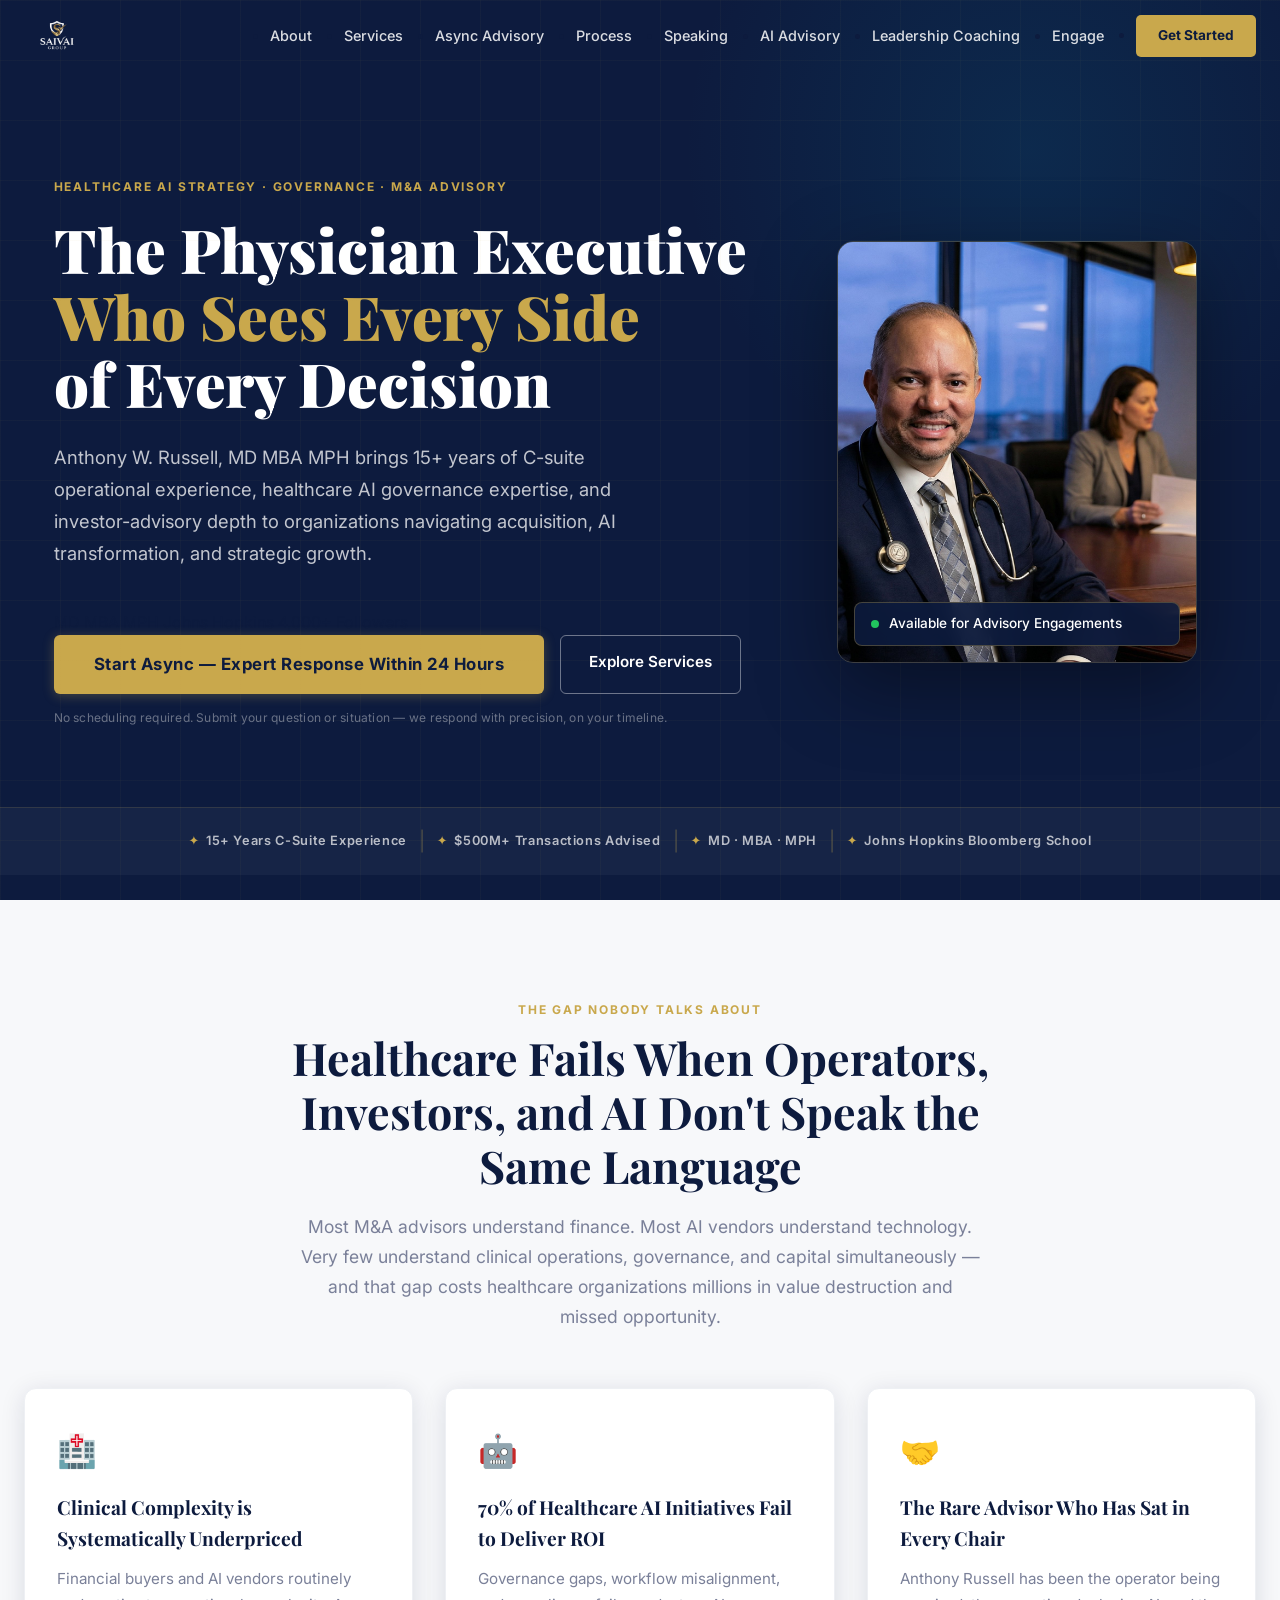
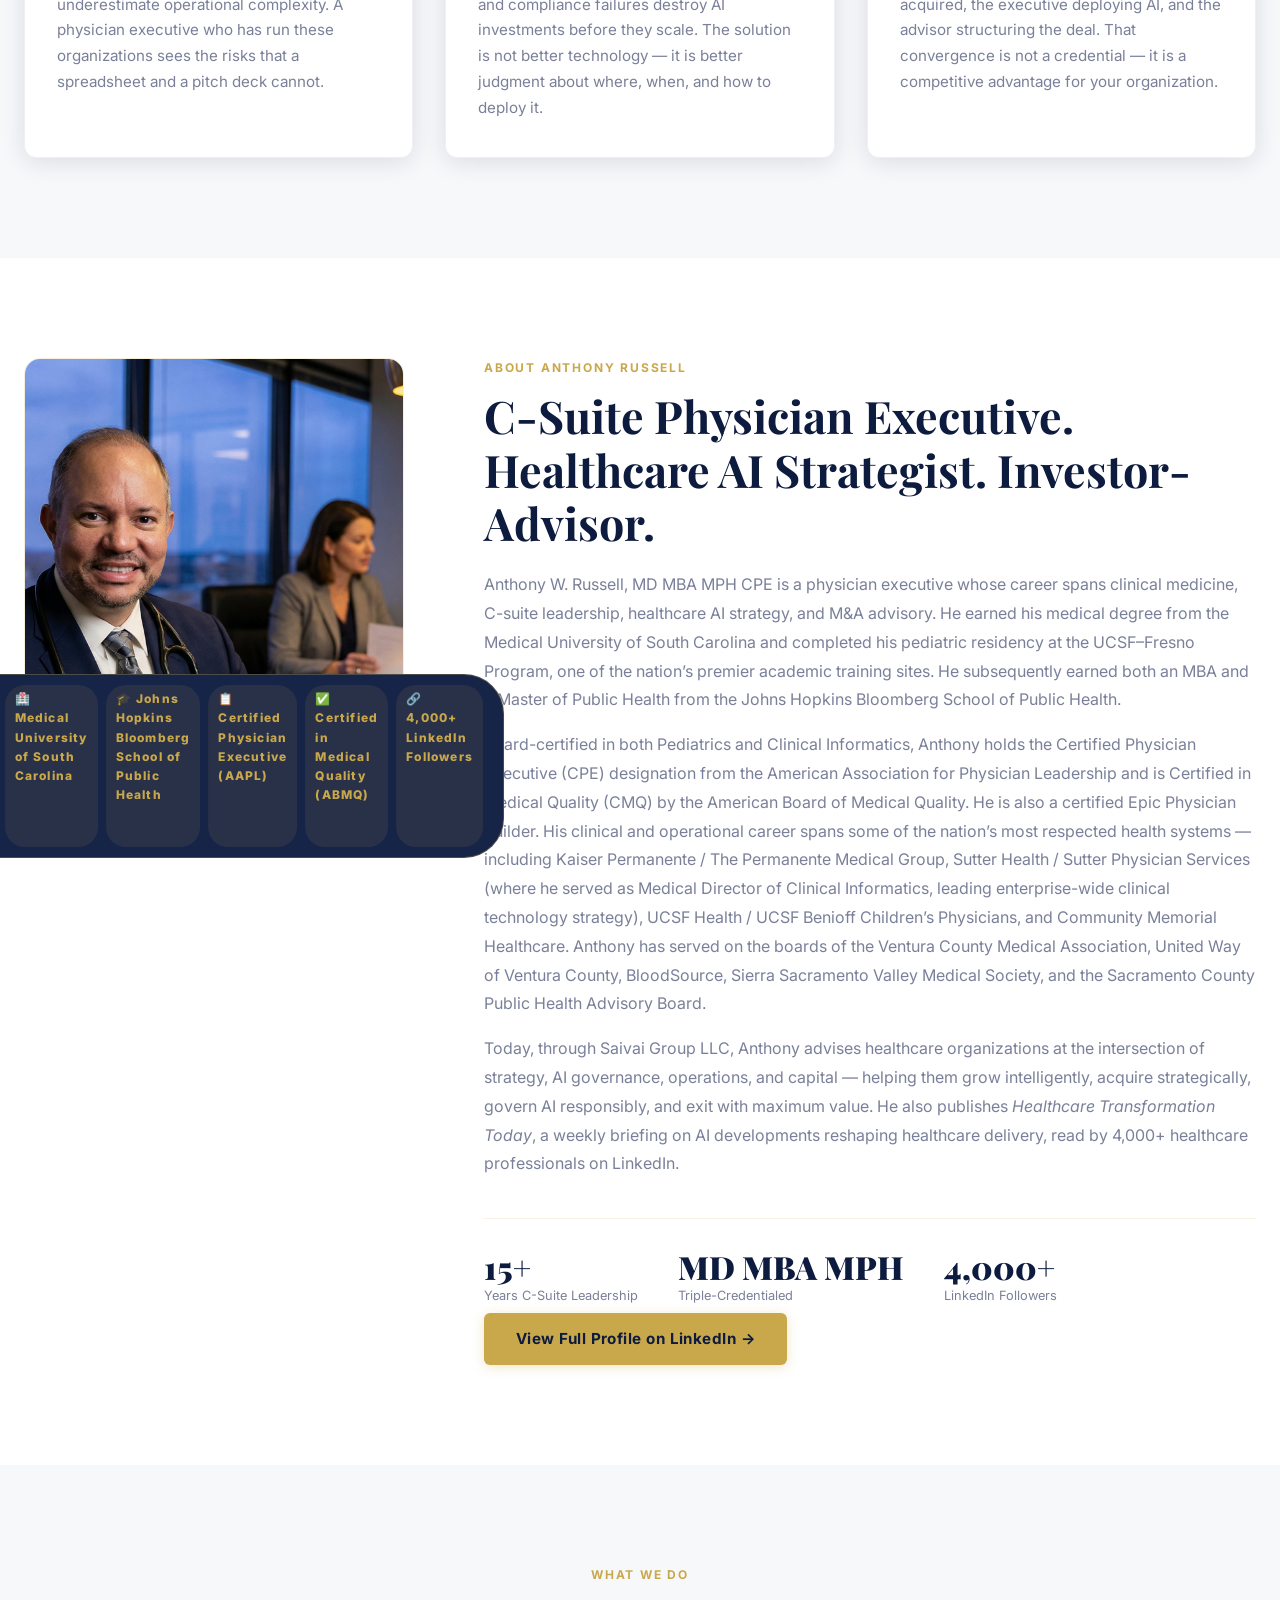
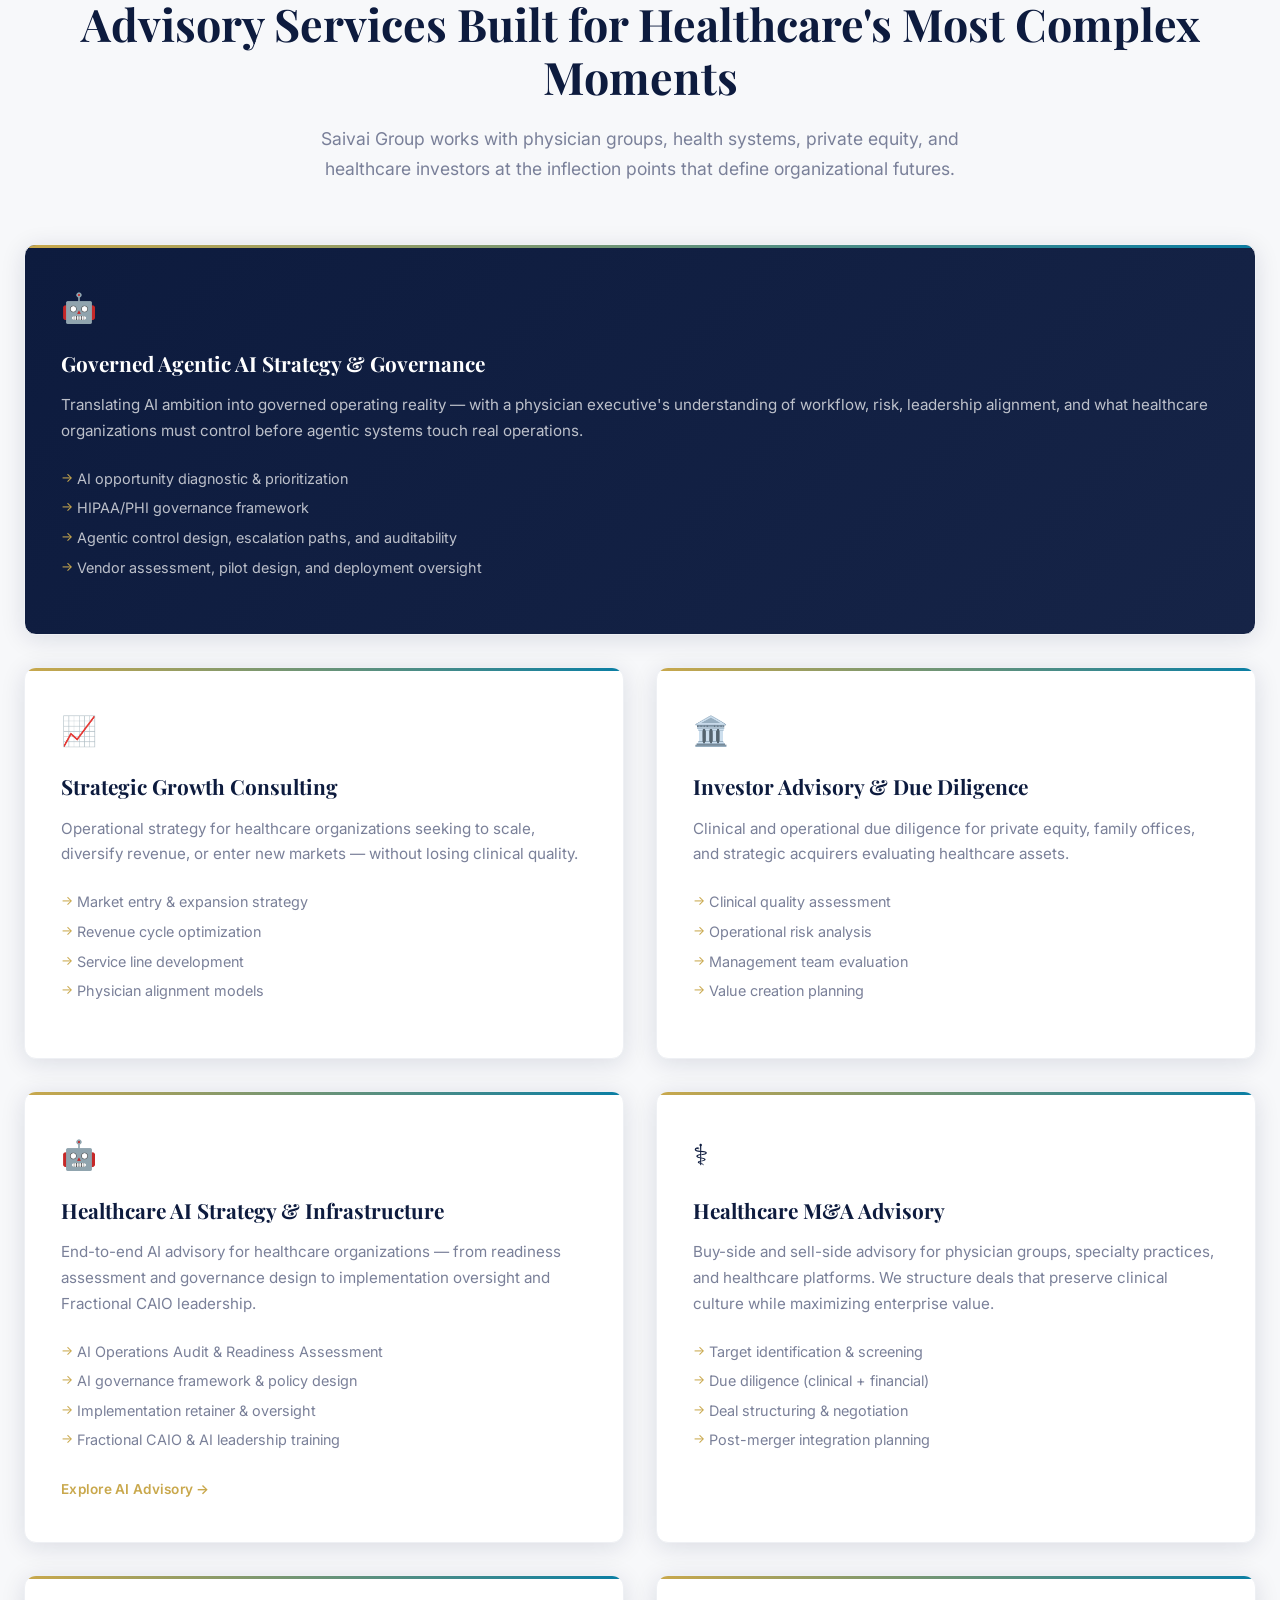
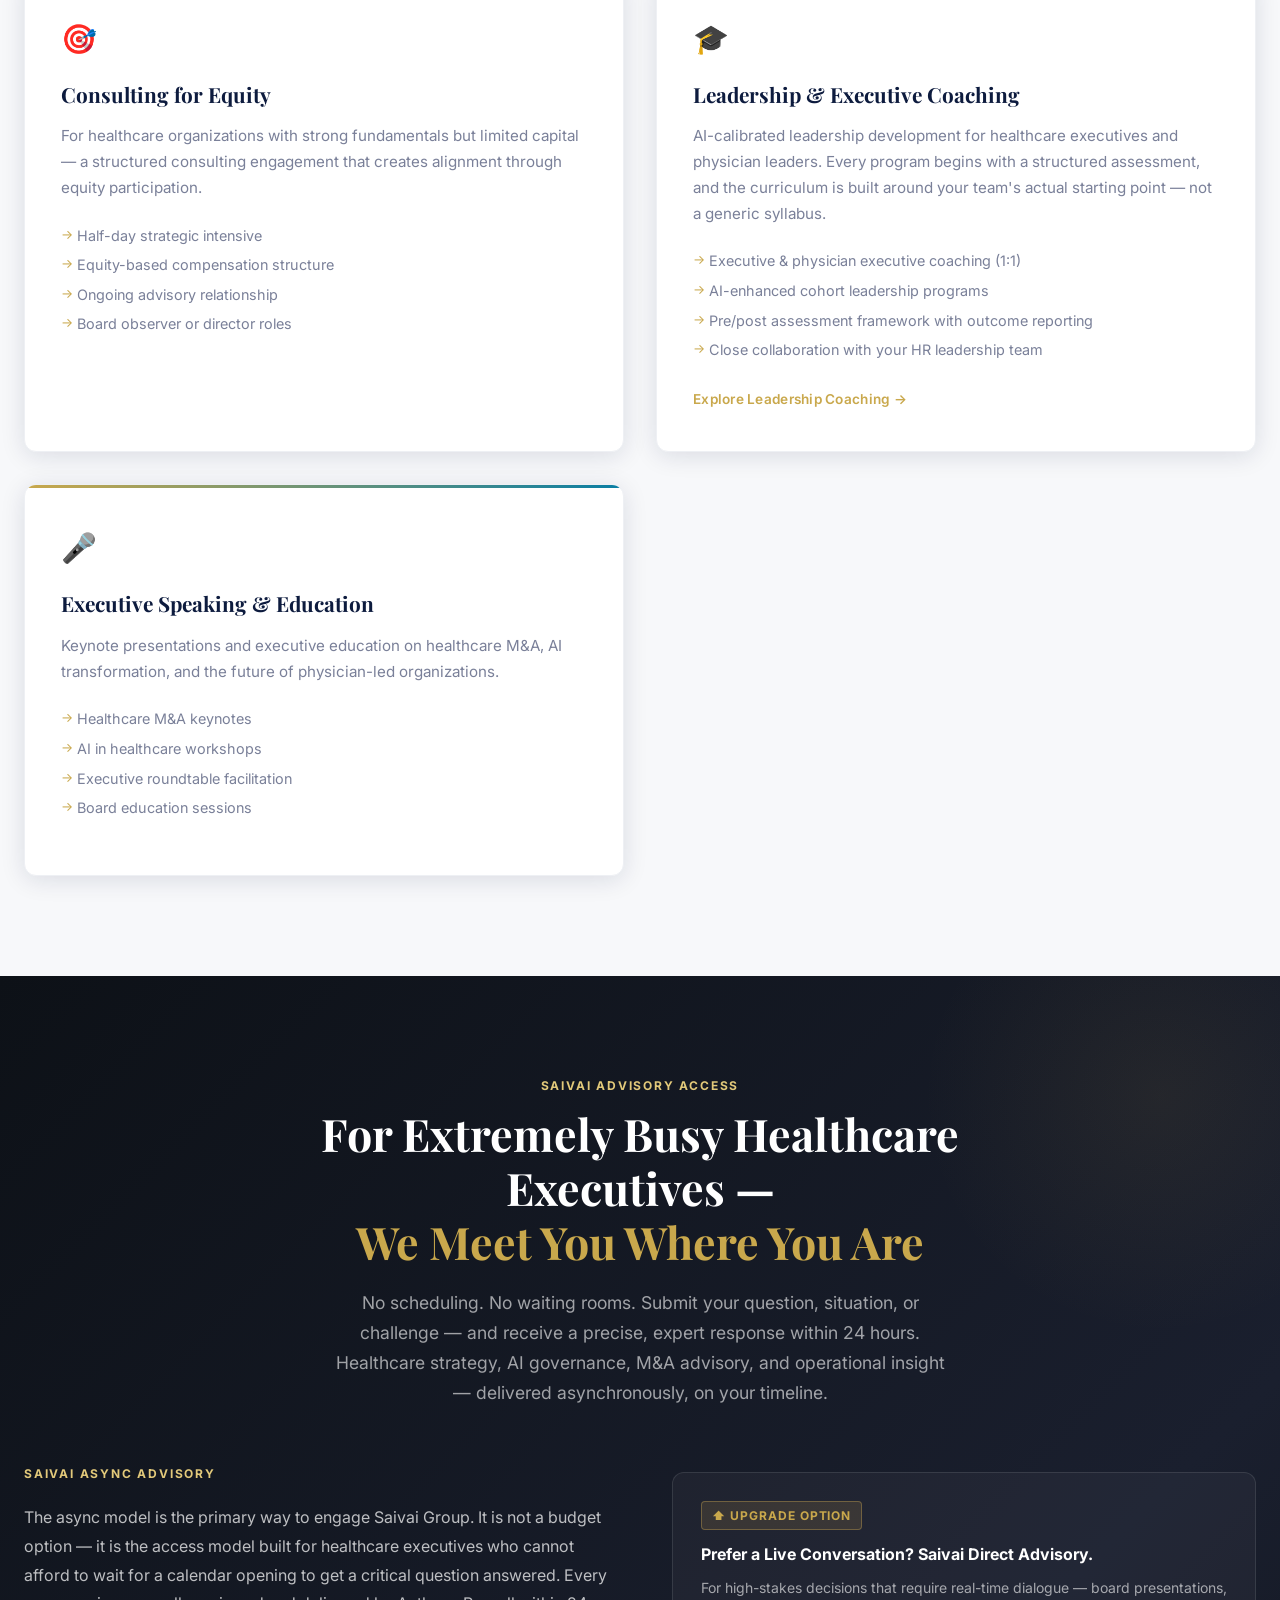
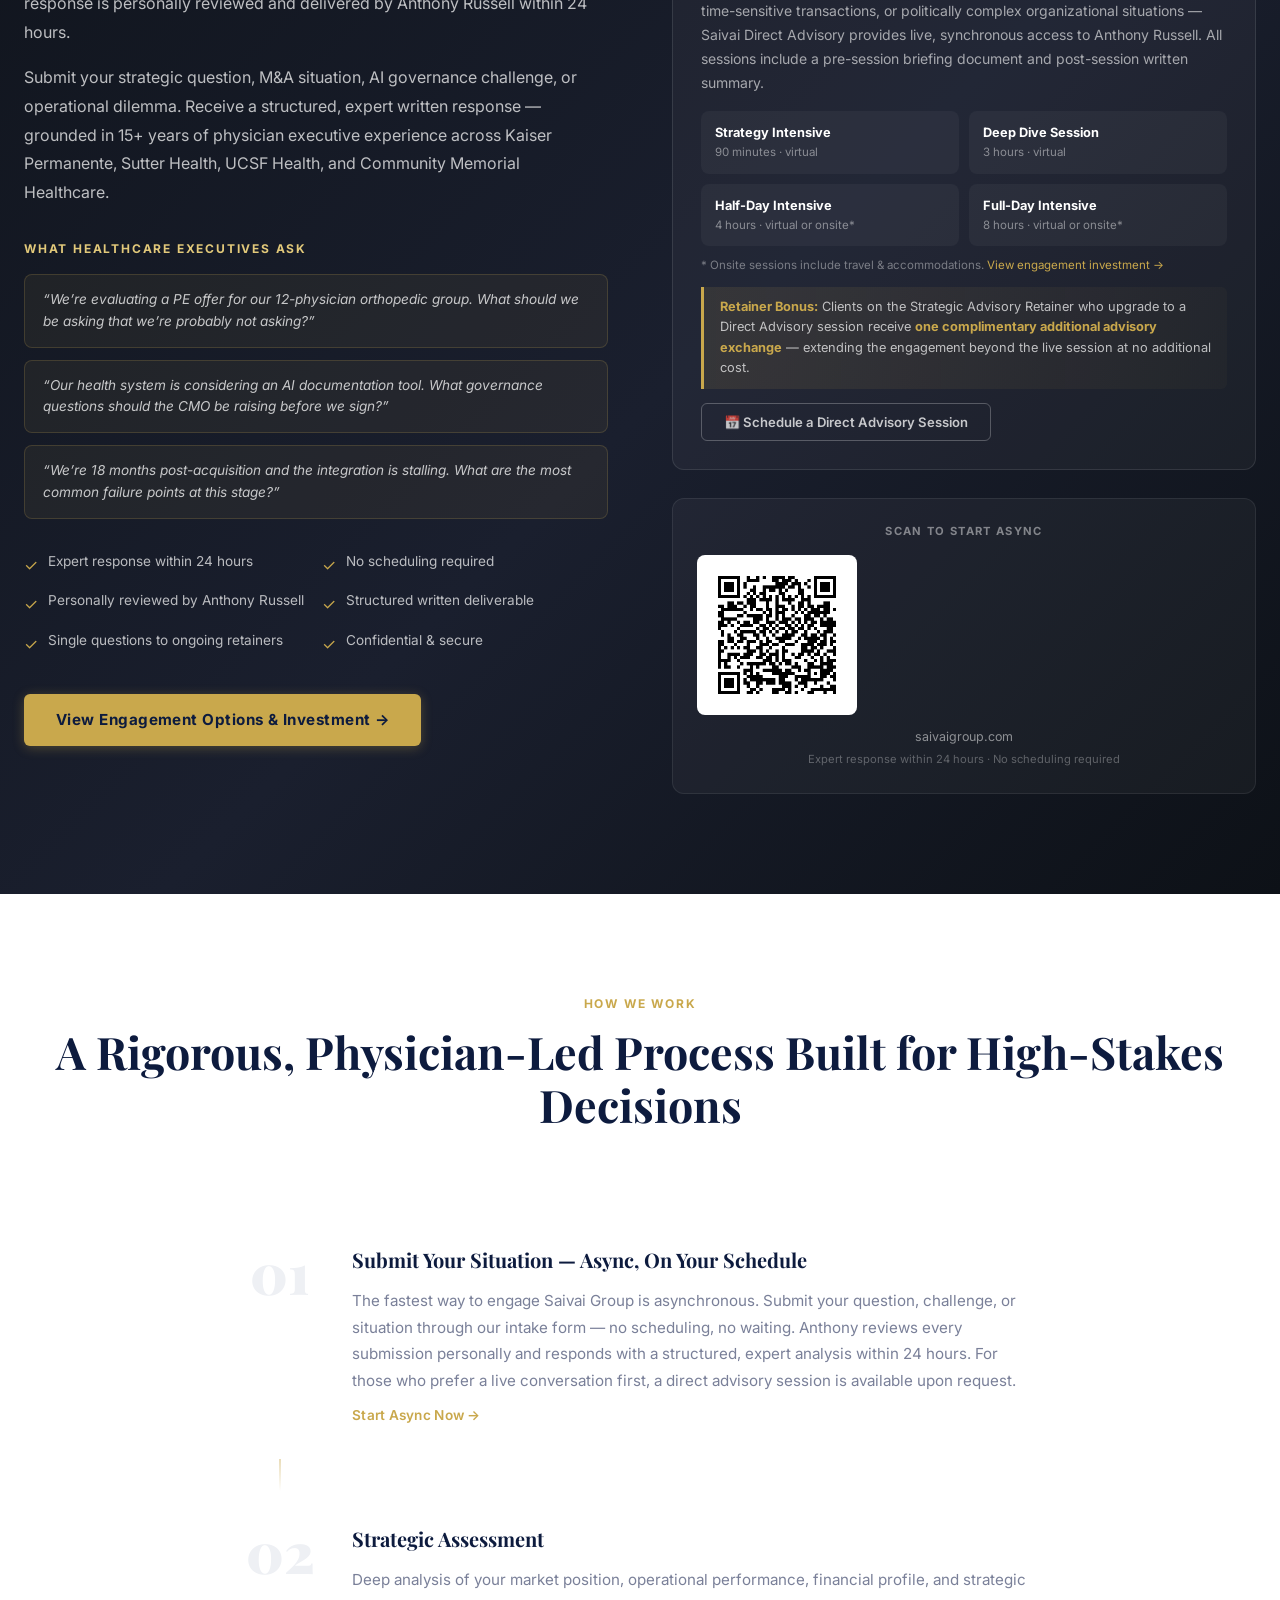
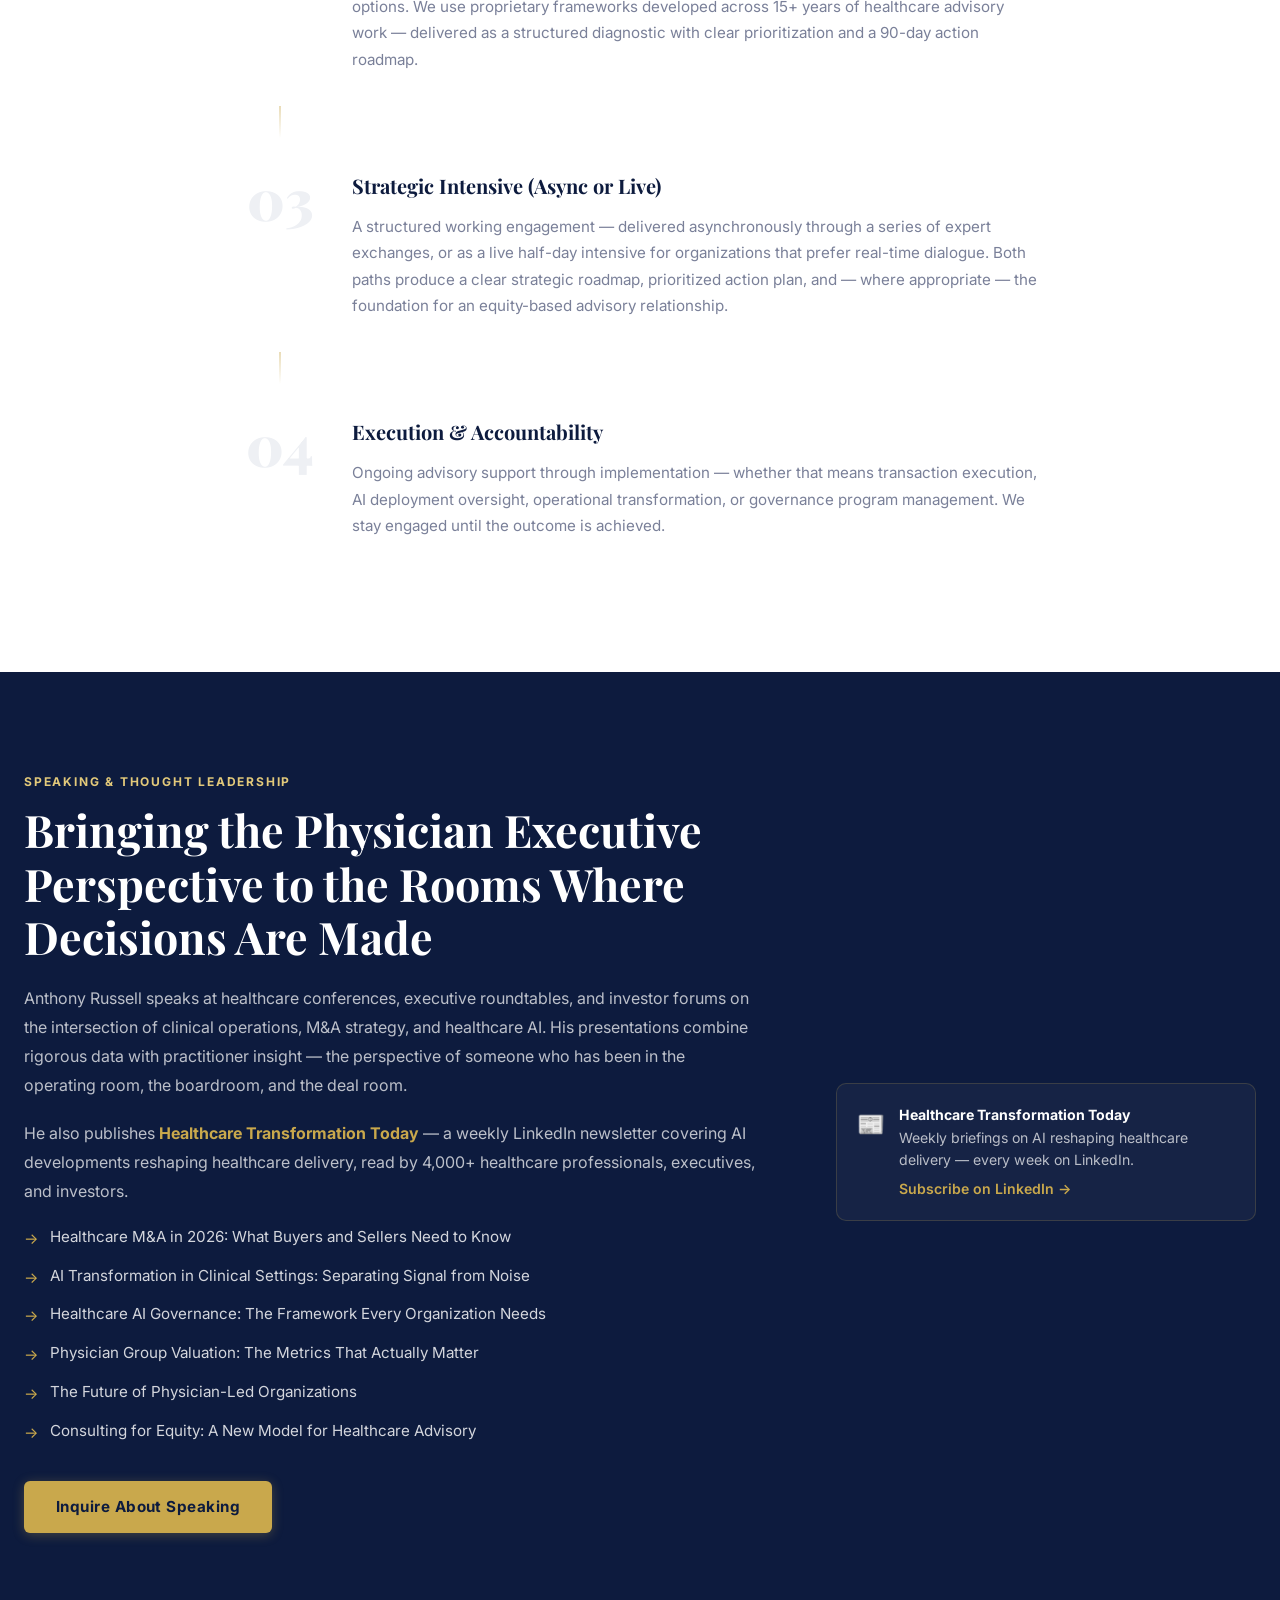
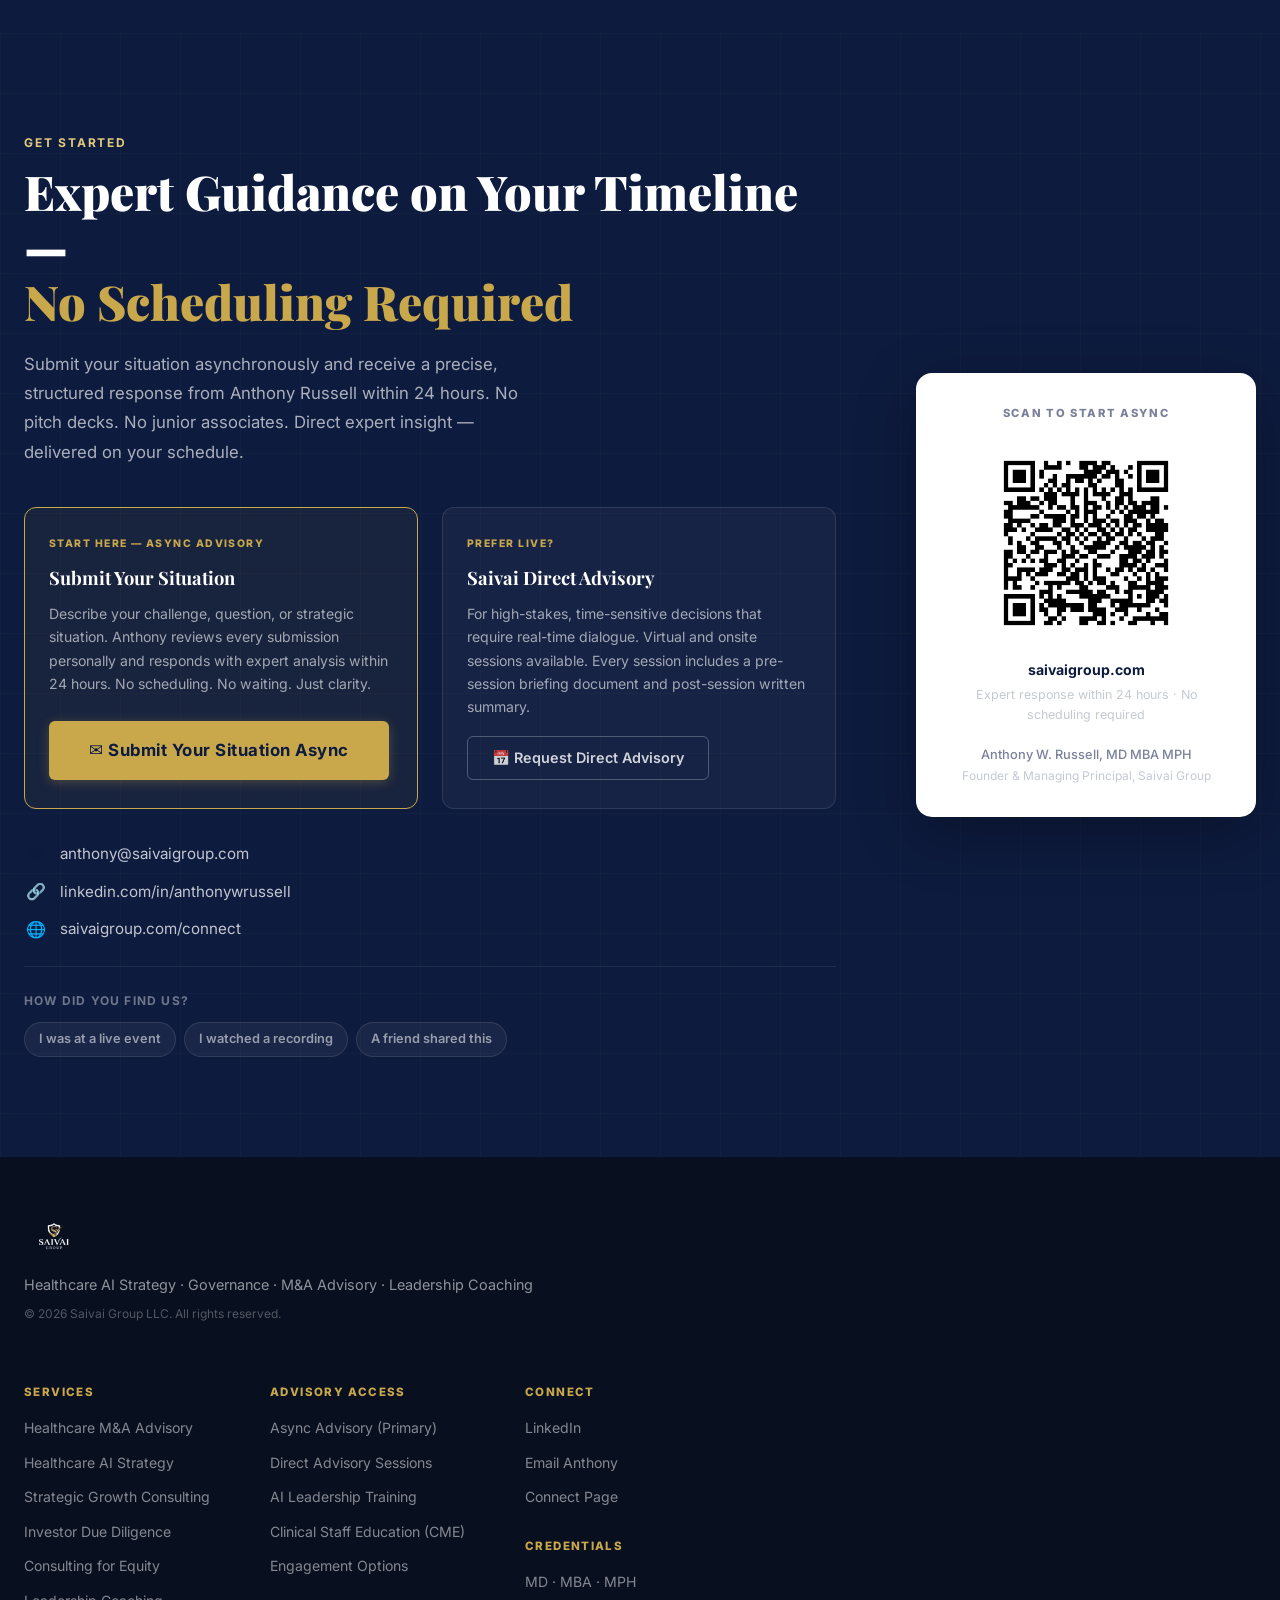
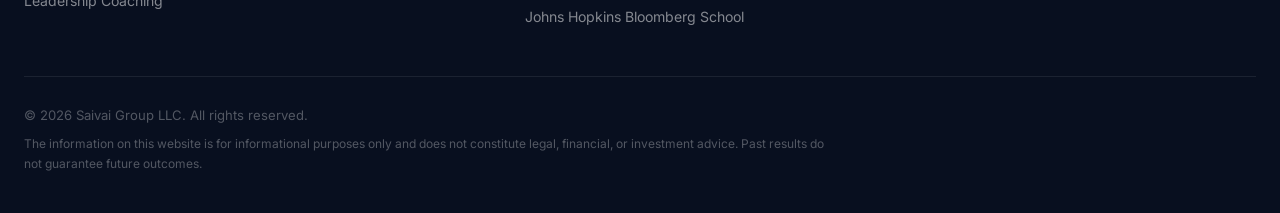
==== commit 45c1c722: "Host site images locally and fix broken images" ====
--- a/index.html
+++ b/index.html
@@ -14,12 +14,11 @@
   <title>Saivai Group — Healthcare AI Strategy, Governance &amp; M&A Advisory</title>
   <meta name="description" content="Anthony W. Russell, MD MBA MPH — C-suite physician executive, healthcare AI strategist, M&A advisor, and operational leader helping healthcare organizations govern, deploy, and grow with precision." />
   <meta name="keywords" content="healthcare AI strategy, healthcare M&A, physician executive, healthcare consulting, AI governance, healthcare advisory, Anthony Russell, Saivai Group, async consulting" />
-  <link rel="canonical" href="https://saivaigroup.com/" />
 
   <!-- Open Graph -->
   <meta property="og:title" content="Saivai Group — Healthcare AI Strategy &amp; M&A Advisory" />
   <meta property="og:description" content="C-suite physician executive and investor-advisor with 15+ years helping healthcare organizations govern AI, grow intelligently, and transact with precision." />
-  <meta property="og:image" content="https://d2xsxph8kpxj0f.cloudfront.net/310419663028641299/NhBh94n36mULL2GnQ23F9o/SaivaiGrouplogoonwhitebackground_146d42b2.png" />
+  <meta property="og:image" content="https://saivaigroup.com/images/logo.png" />
   <meta property="og:type" content="website" />
   <meta property="og:url" content="https://saivaigroup.com" />
 
@@ -271,7 +270,7 @@
     <div class="nav-inner container">
       <a href="#home" class="nav-logo">
         <img
-          src="https://files.manuscdn.com/user_upload_by_module/session_file/310419663028641299/oLBbncMXKbdUTNHq.png"
+          src="/images/logo.png"
           alt="Saivai Group"
           class="nav-logo-img"
         />
@@ -332,7 +331,7 @@
           <div class="hero-card">
             <div class="hero-card-inner">
               <img
-                src="https://d2xsxph8kpxj0f.cloudfront.net/310419663028641299/NhBh94n36mULL2GnQ23F9o/IMG_1040_db659977.png"
+                src="/images/anthony-russell.jpg"
                 alt="Anthony W. Russell, MD MBA MPH"
                 class="hero-photo"
               />
@@ -410,7 +409,7 @@
       <div class="about-inner">
         <div class="about-photo-frame">
           <img
-            src="https://files.manuscdn.com/user_upload_by_module/session_file/310419663028641299/uPsrgGxUyfHdQVoL.png"
+            src="/images/anthony-russell.jpg"
             alt="Anthony W. Russell, MD MBA MPH — Strategic Advisor"
             class="about-photo"
             style="object-position:center top;"
@@ -453,33 +452,6 @@
           <a href="https://www.linkedin.com/in/anthonywrussell" target="_blank" rel="noopener" class="btn-primary" style="margin-top:8px;">
             View Full Profile on LinkedIn →
           </a>
-        </div>
-      </div>
-    </div>
-  </section>
-
-  <!-- ===== BOOK ===== -->
-  <section id="book" class="book-section" aria-labelledby="book-title">
-    <div class="container">
-      <div class="book-card">
-        <a class="book-cover-link" href="https://www.amazon.com/dp/B0HRJBNB83" target="_blank" rel="noopener">
-          <img
-            src="/images/operators-thesis-cover.jpg"
-            alt="Cover of The Operator’s Thesis by Anthony W. Russell, MD MBA MPH"
-            width="600"
-            height="831"
-            loading="lazy"
-          />
-        </a>
-        <div class="book-copy">
-          <p class="section-eyebrow">The Book</p>
-          <h2 id="book-title" class="section-headline">The Operator’s Thesis</h2>
-          <p class="book-subtitle">How Healthcare Really Buys AI, and How to Recognize the Companies Built to Survive It</p>
-          <p class="book-byline">Anthony W. Russell, MD MBA MPH</p>
-          <div class="book-links">
-            <a class="btn-primary book-paperback" href="https://www.amazon.com/dp/B0HRJBNB83" target="_blank" rel="noopener">Buy the Paperback on Amazon</a>
-            <a class="book-format-link" href="https://www.amazon.com/dp/B0HPJN9F8J" target="_blank" rel="noopener">Also available on Kindle</a>
-          </div>
         </div>
       </div>
     </div>
@@ -752,7 +724,7 @@
           <div style="margin-top:28px;background:rgba(255,255,255,0.04);border:1px solid rgba(255,255,255,0.08);border-radius:12px;padding:24px;text-align:center;">
             <p style="font-size:0.7rem;font-weight:700;letter-spacing:0.12em;text-transform:uppercase;color:rgba(255,255,255,0.45);margin-bottom:14px;">Scan to Start Async</p>
             <img
-              src="https://d2xsxph8kpxj0f.cloudfront.net/310419663028641299/NhBh94n36mULL2GnQ23F9o/qr_async_intake_02589c90.png"
+              src="/images/qr-async.png"
               alt="QR Code — saivaigroup.com async intake"
               style="width:160px;height:160px;object-fit:contain;border-radius:8px;background:white;padding:8px;"
             />
@@ -865,11 +837,6 @@
           </a>
         </div>
         <div>
-          <img
-            src="https://d2xsxph8kpxj0f.cloudfront.net/310419663028641299/NhBh94n36mULL2GnQ23F9o/physician_boardroom_saivai_4b046b6f.png"
-            alt="Anthony Russell — Presenting to Healthcare Leadership"
-            class="speaking-img"
-          />
           <div class="speaking-ai-note">
             <span class="ai-note-icon">📰</span>
             <div class="ai-note-text">
@@ -960,7 +927,7 @@
           <p class="qr-label">Scan to Start Async</p>
           <div class="qr-img" style="background:white;display:flex;align-items:center;justify-content:center;border:none;padding:0;">
             <img
-              src="https://d2xsxph8kpxj0f.cloudfront.net/310419663028641299/NhBh94n36mULL2GnQ23F9o/qr_async_intake_02589c90.png"
+              src="/images/qr-async.png"
               alt="QR Code — saivaigroup.com"
               style="width:100%;height:100%;object-fit:contain;border-radius:8px;"
             />
@@ -968,11 +935,6 @@
           <p class="qr-url">saivaigroup.com</p>
           <p class="qr-sub">Expert response within 24 hours · No scheduling required</p>
           <div style="margin-top:20px;">
-            <img
-              src="https://d2xsxph8kpxj0f.cloudfront.net/310419663028641299/NhBh94n36mULL2GnQ23F9o/physician_group_saivai_a5c6fd5d.png"
-              alt="Anthony W. Russell, MD — Physician Executive"
-              style="width:100%;height:180px;object-fit:cover;object-position:center top;border-radius:8px;"
-            />
             <p style="text-align:center;font-size:0.8rem;color:#7a8099;margin-top:10px;font-weight:500;">Anthony W. Russell, MD MBA MPH</p>
             <p style="text-align:center;font-size:0.75rem;color:#c5c9d4;">Founder &amp; Managing Principal, Saivai Group</p>
           </div>
@@ -987,7 +949,7 @@
       <div class="footer-top">
         <div>
           <img
-            src="https://files.manuscdn.com/user_upload_by_module/session_file/310419663028641299/oLBbncMXKbdUTNHq.png"
+            src="/images/logo.png"
             alt="Saivai Group"
             class="footer-logo"
           />
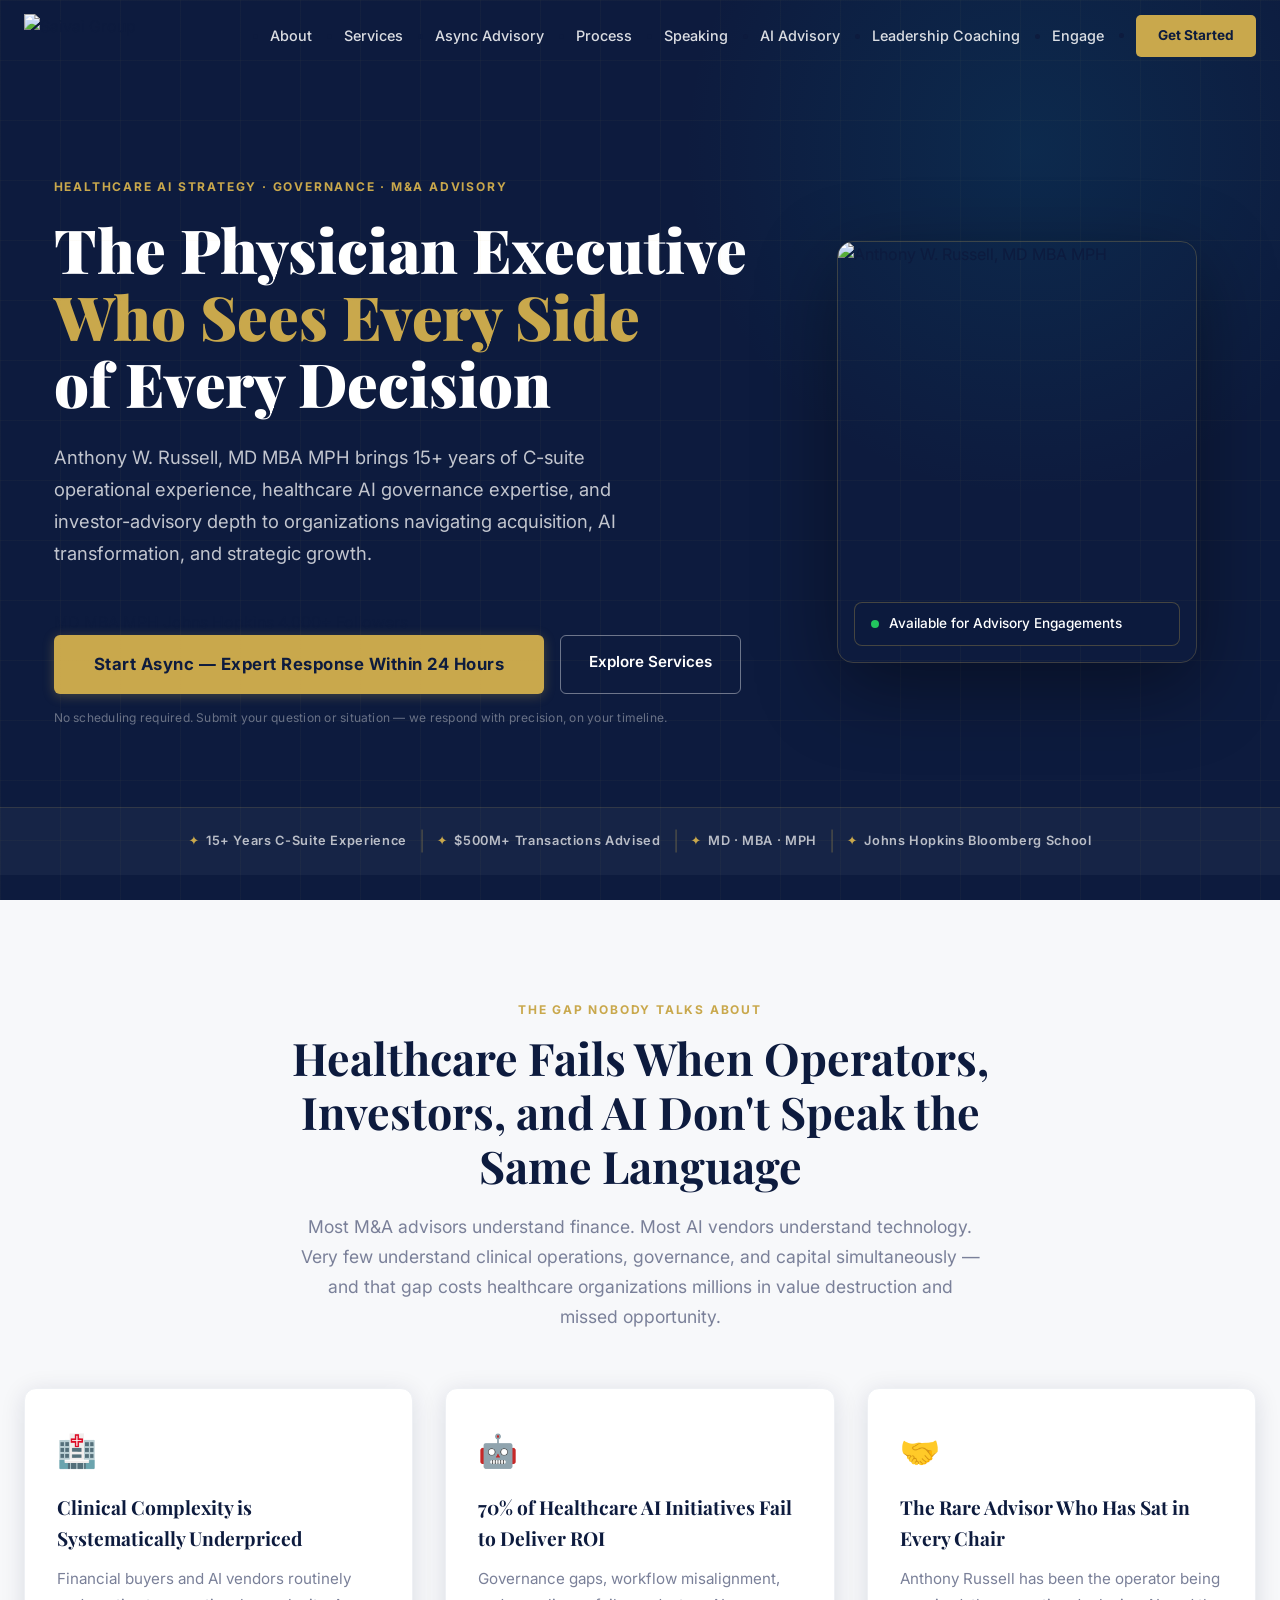
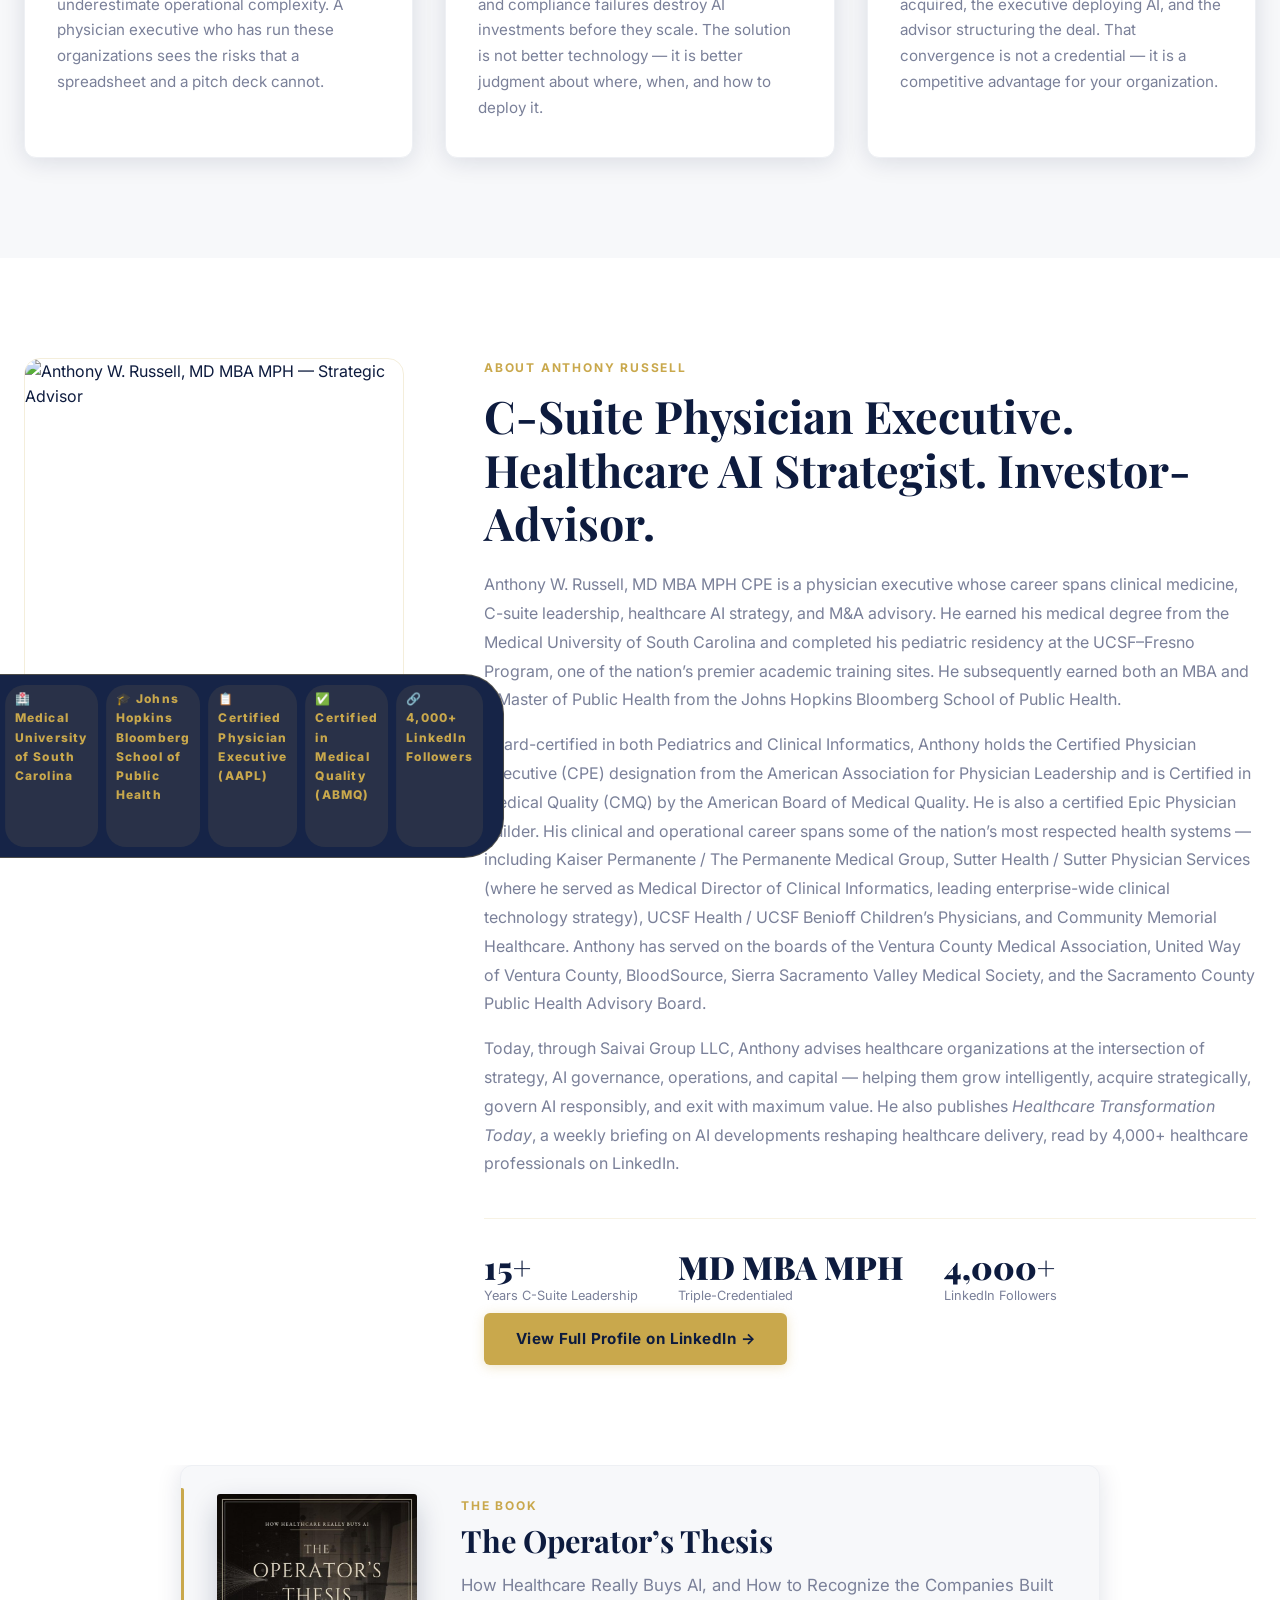
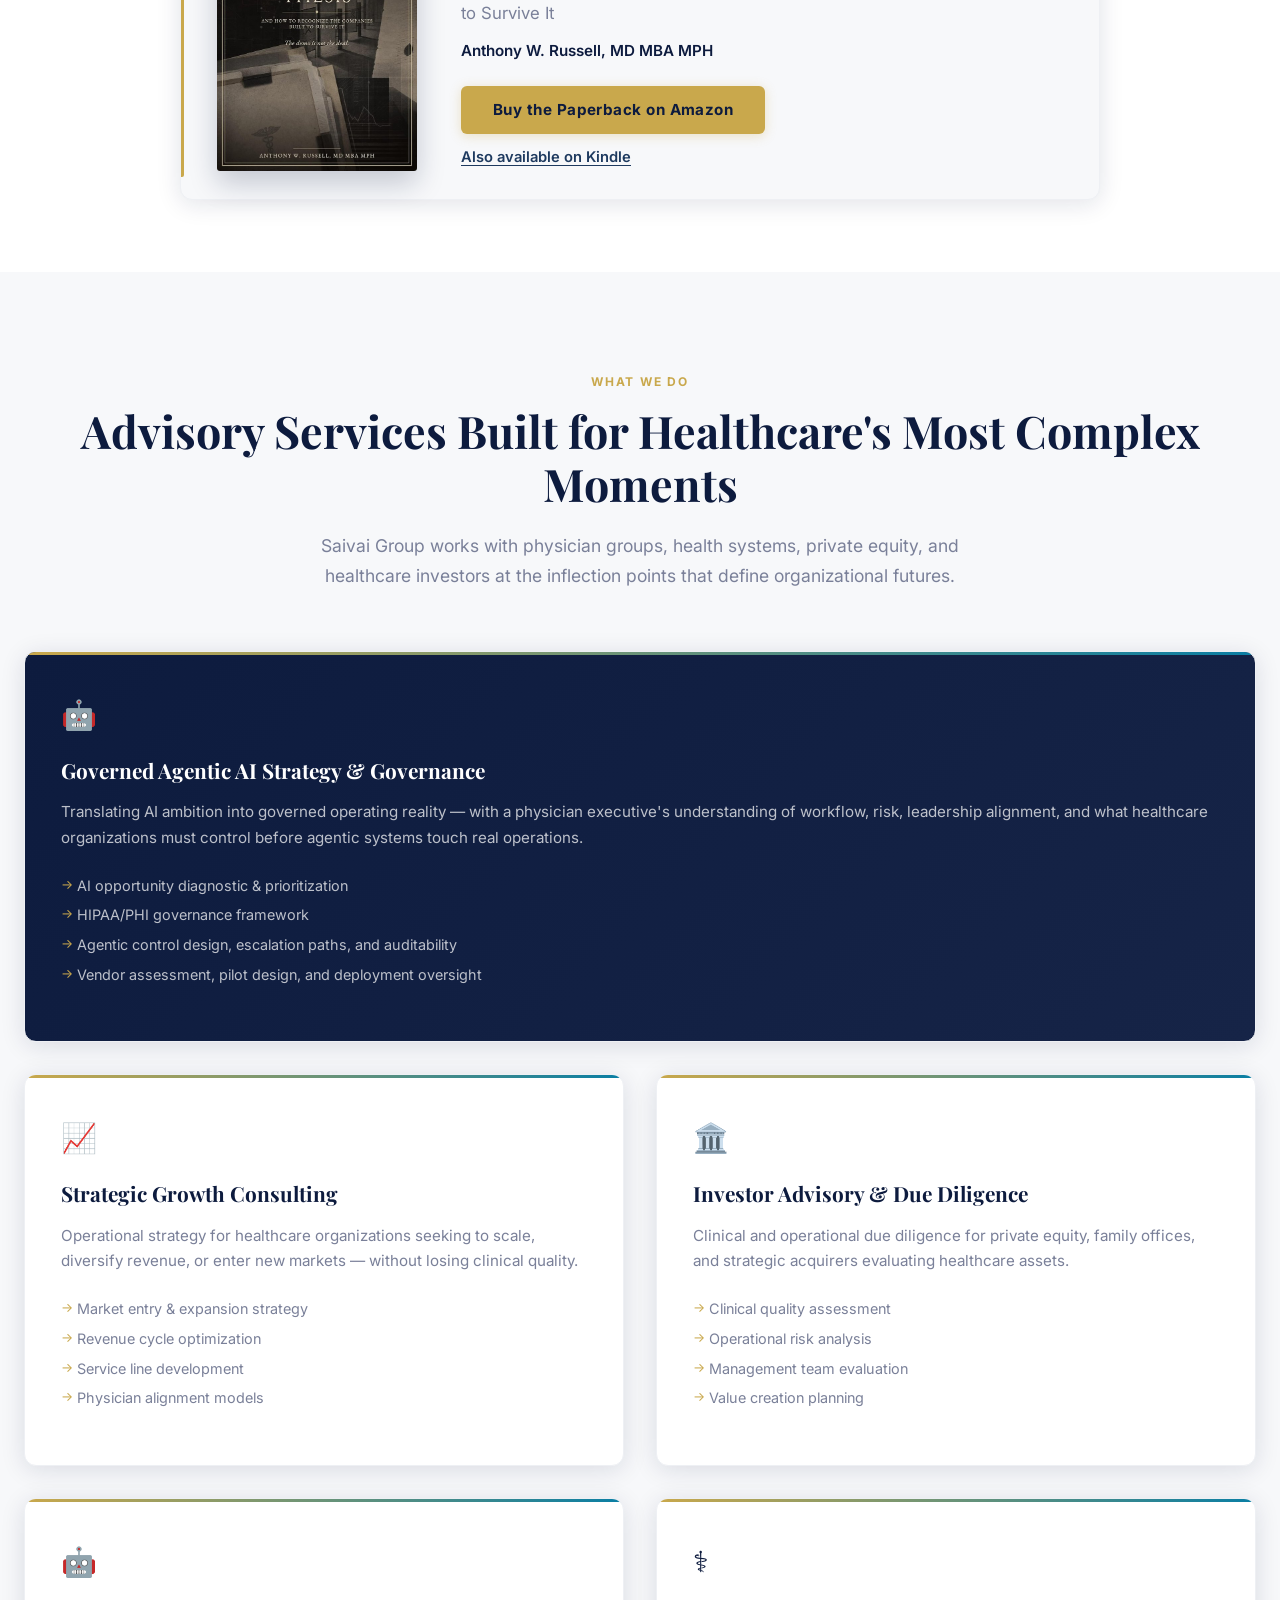
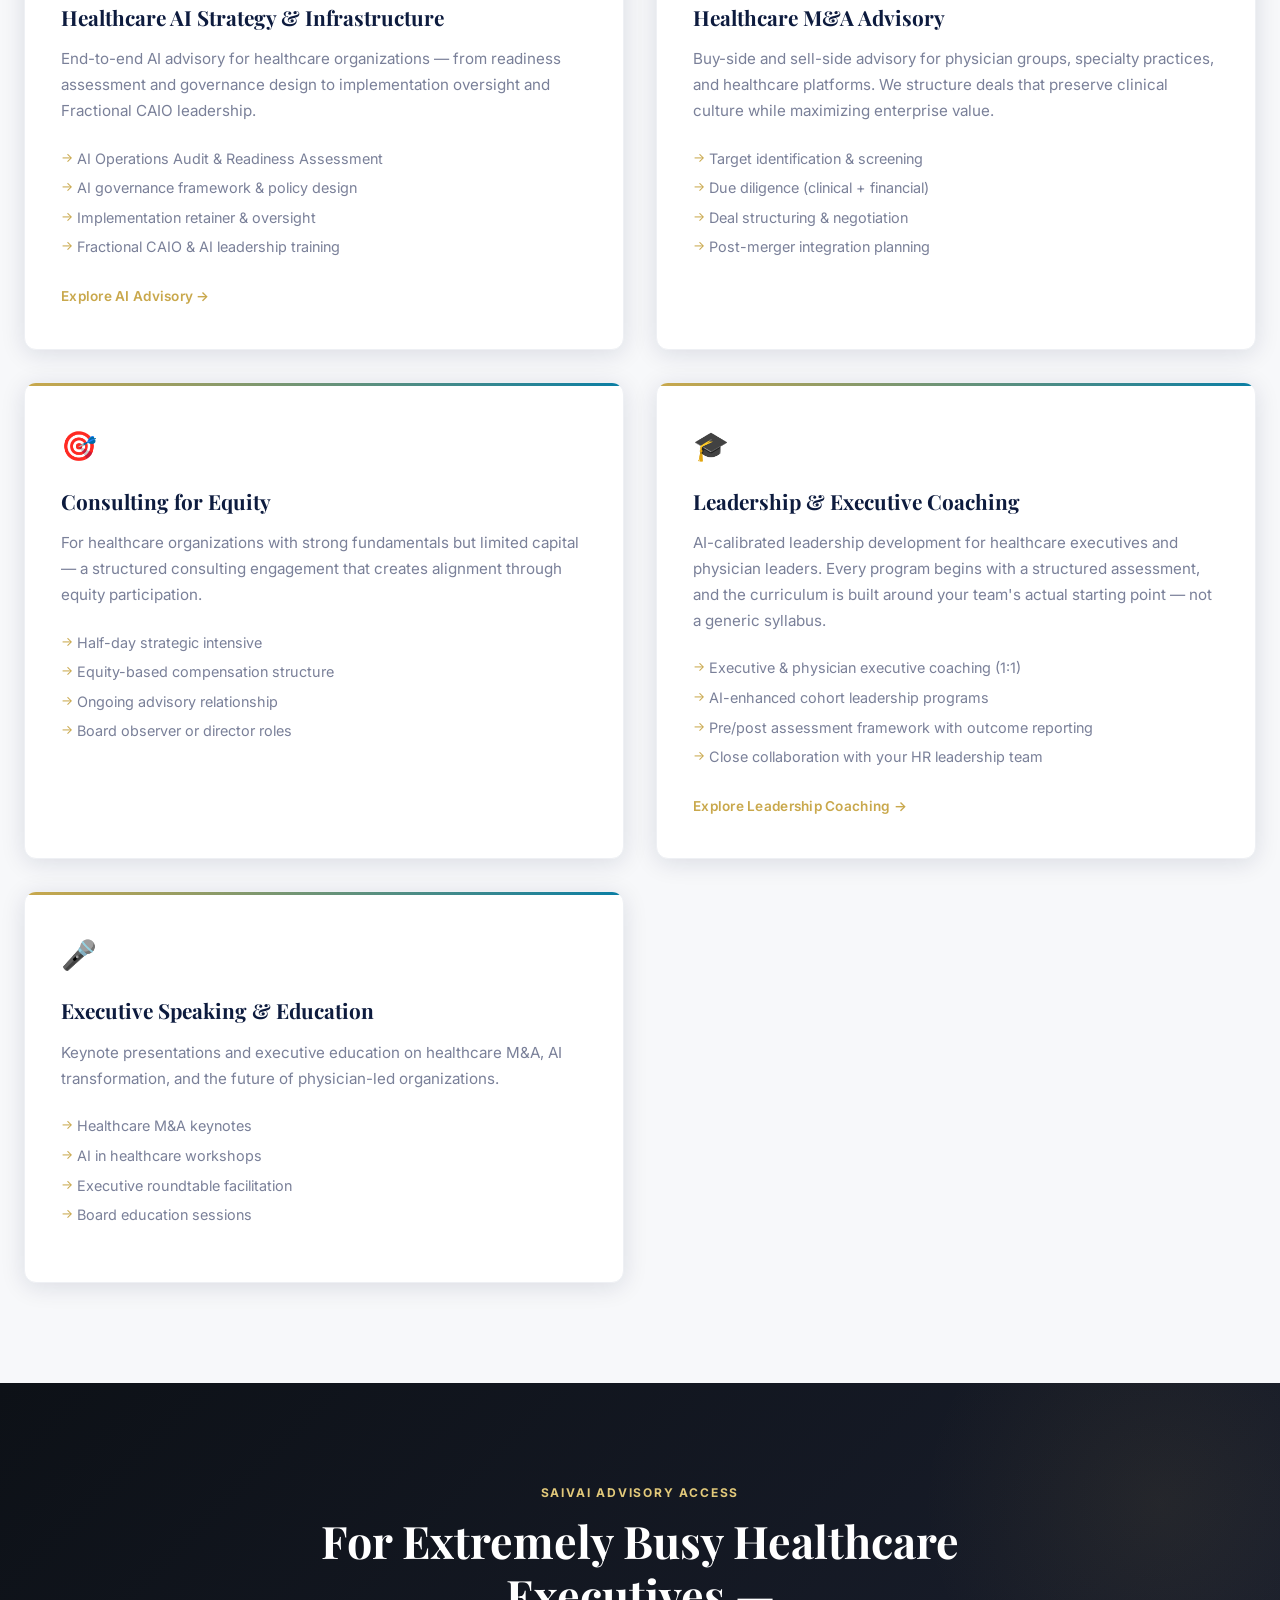
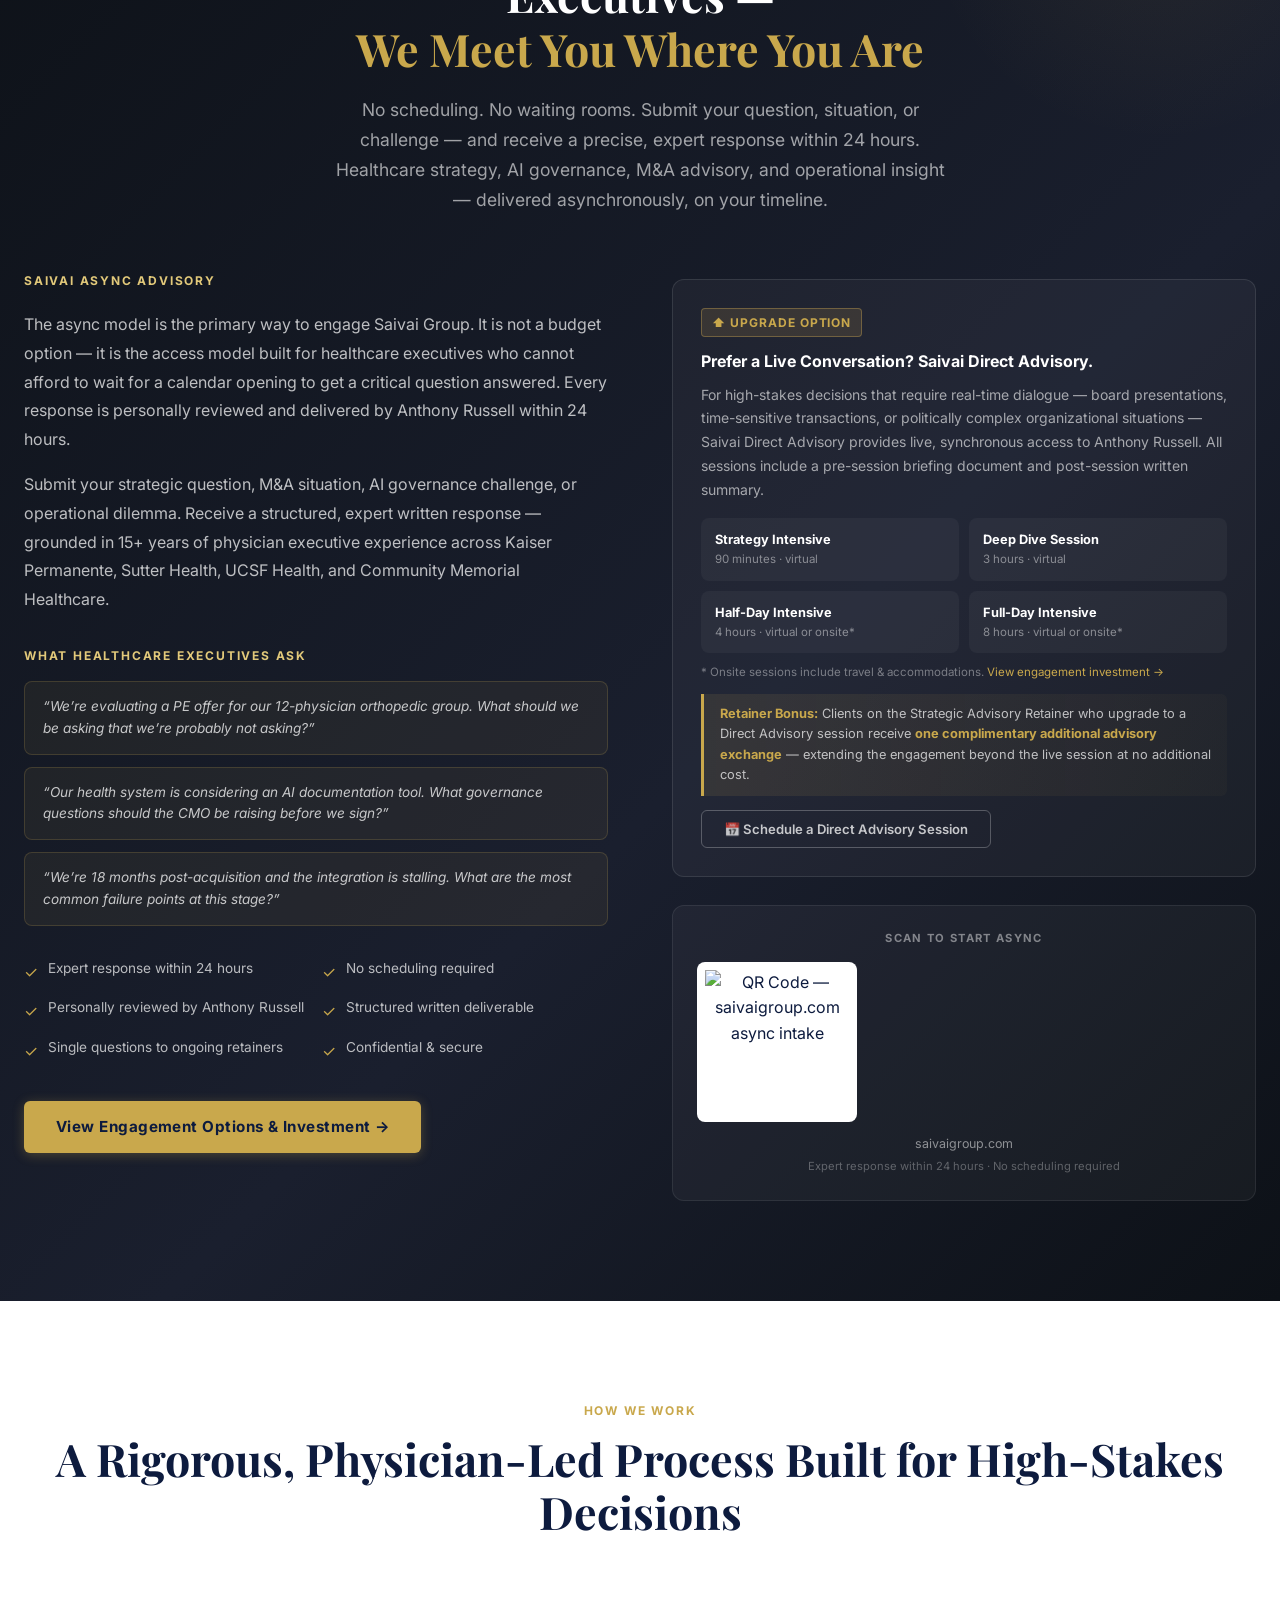
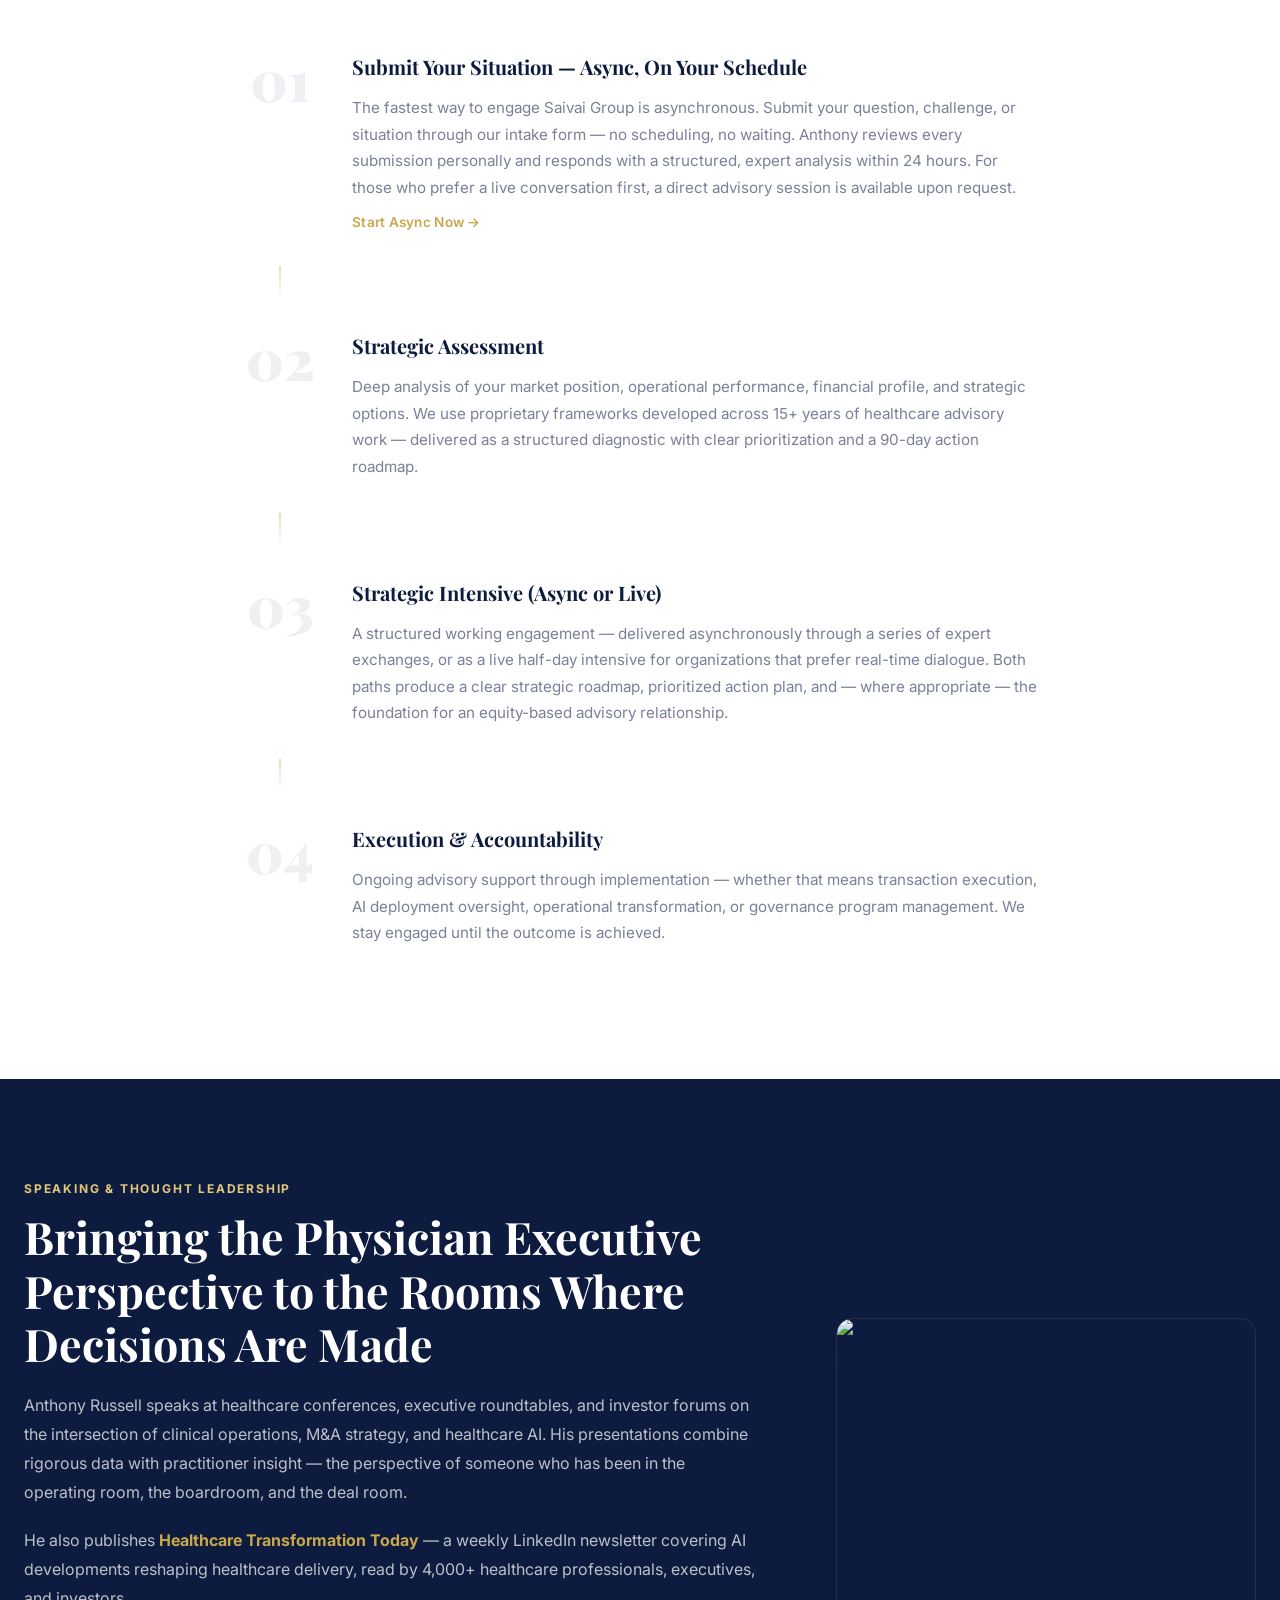
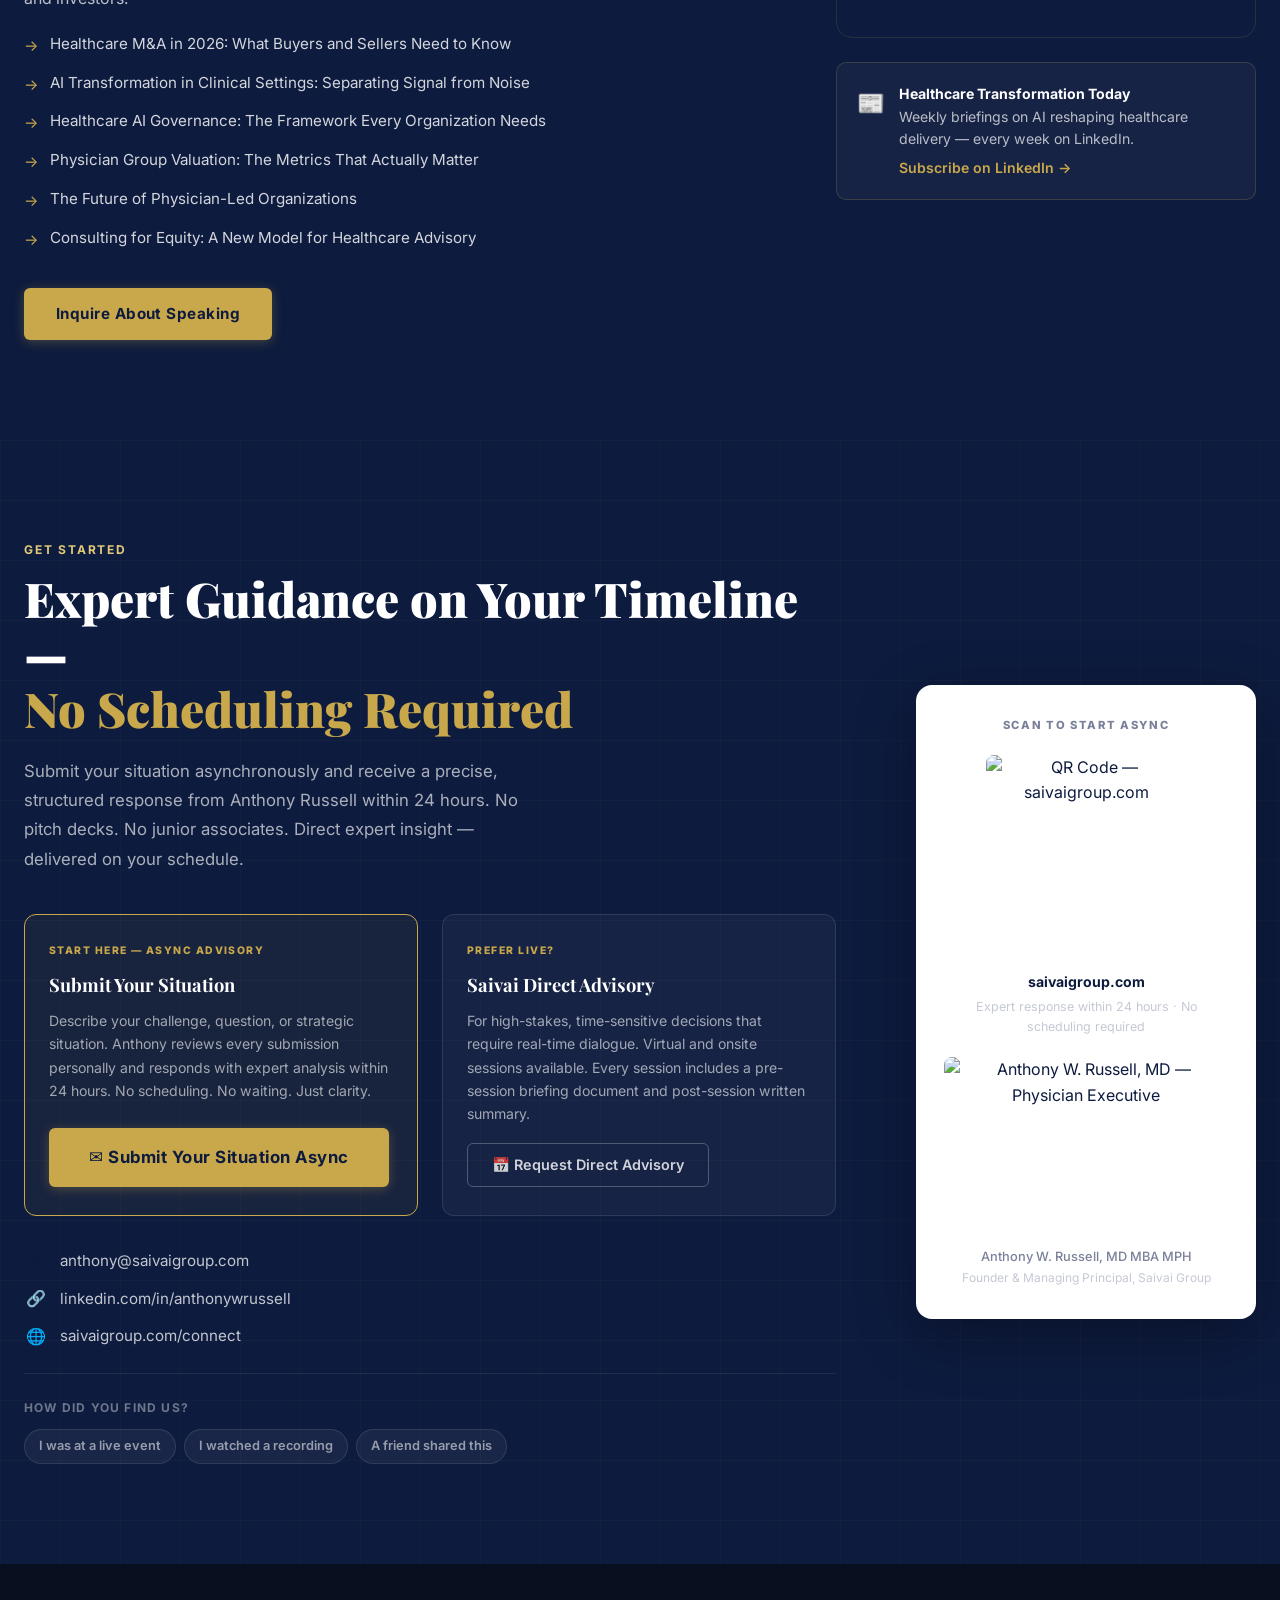
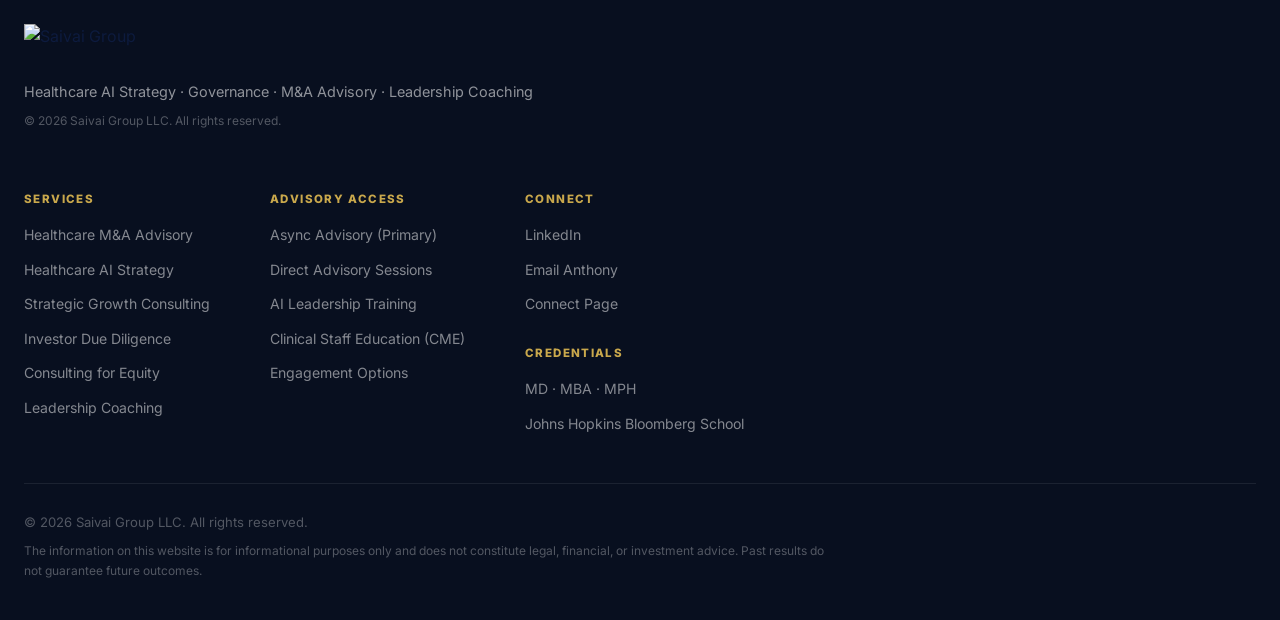
==== commit 96a53e8c: "Add book cover and paperback link to home page (#3)" ====
--- a/index.html
+++ b/index.html
@@ -14,11 +14,12 @@
   <title>Saivai Group — Healthcare AI Strategy, Governance &amp; M&A Advisory</title>
   <meta name="description" content="Anthony W. Russell, MD MBA MPH — C-suite physician executive, healthcare AI strategist, M&A advisor, and operational leader helping healthcare organizations govern, deploy, and grow with precision." />
   <meta name="keywords" content="healthcare AI strategy, healthcare M&A, physician executive, healthcare consulting, AI governance, healthcare advisory, Anthony Russell, Saivai Group, async consulting" />
+  <link rel="canonical" href="https://saivaigroup.com/" />
 
   <!-- Open Graph -->
   <meta property="og:title" content="Saivai Group — Healthcare AI Strategy &amp; M&A Advisory" />
   <meta property="og:description" content="C-suite physician executive and investor-advisor with 15+ years helping healthcare organizations govern AI, grow intelligently, and transact with precision." />
-  <meta property="og:image" content="https://saivaigroup.com/images/logo.png" />
+  <meta property="og:image" content="https://d2xsxph8kpxj0f.cloudfront.net/310419663028641299/NhBh94n36mULL2GnQ23F9o/SaivaiGrouplogoonwhitebackground_146d42b2.png" />
   <meta property="og:type" content="website" />
   <meta property="og:url" content="https://saivaigroup.com" />
 
@@ -270,7 +271,7 @@
     <div class="nav-inner container">
       <a href="#home" class="nav-logo">
         <img
-          src="/images/logo.png"
+          src="https://files.manuscdn.com/user_upload_by_module/session_file/310419663028641299/oLBbncMXKbdUTNHq.png"
           alt="Saivai Group"
           class="nav-logo-img"
         />
@@ -331,7 +332,7 @@
           <div class="hero-card">
             <div class="hero-card-inner">
               <img
-                src="/images/anthony-russell.jpg"
+                src="https://d2xsxph8kpxj0f.cloudfront.net/310419663028641299/NhBh94n36mULL2GnQ23F9o/IMG_1040_db659977.png"
                 alt="Anthony W. Russell, MD MBA MPH"
                 class="hero-photo"
               />
@@ -409,7 +410,7 @@
       <div class="about-inner">
         <div class="about-photo-frame">
           <img
-            src="/images/anthony-russell.jpg"
+            src="https://files.manuscdn.com/user_upload_by_module/session_file/310419663028641299/uPsrgGxUyfHdQVoL.png"
             alt="Anthony W. Russell, MD MBA MPH — Strategic Advisor"
             class="about-photo"
             style="object-position:center top;"
@@ -452,6 +453,33 @@
           <a href="https://www.linkedin.com/in/anthonywrussell" target="_blank" rel="noopener" class="btn-primary" style="margin-top:8px;">
             View Full Profile on LinkedIn →
           </a>
+        </div>
+      </div>
+    </div>
+  </section>
+
+  <!-- ===== BOOK ===== -->
+  <section id="book" class="book-section" aria-labelledby="book-title">
+    <div class="container">
+      <div class="book-card">
+        <a class="book-cover-link" href="https://www.amazon.com/dp/B0HRJBNB83" target="_blank" rel="noopener">
+          <img
+            src="/images/operators-thesis-cover.jpg"
+            alt="Cover of The Operator’s Thesis by Anthony W. Russell, MD MBA MPH"
+            width="600"
+            height="831"
+            loading="lazy"
+          />
+        </a>
+        <div class="book-copy">
+          <p class="section-eyebrow">The Book</p>
+          <h2 id="book-title" class="section-headline">The Operator’s Thesis</h2>
+          <p class="book-subtitle">How Healthcare Really Buys AI, and How to Recognize the Companies Built to Survive It</p>
+          <p class="book-byline">Anthony W. Russell, MD MBA MPH</p>
+          <div class="book-links">
+            <a class="btn-primary book-paperback" href="https://www.amazon.com/dp/B0HRJBNB83" target="_blank" rel="noopener">Buy the Paperback on Amazon</a>
+            <a class="book-format-link" href="https://www.amazon.com/dp/B0HPJN9F8J" target="_blank" rel="noopener">Also available on Kindle</a>
+          </div>
         </div>
       </div>
     </div>
@@ -724,7 +752,7 @@
           <div style="margin-top:28px;background:rgba(255,255,255,0.04);border:1px solid rgba(255,255,255,0.08);border-radius:12px;padding:24px;text-align:center;">
             <p style="font-size:0.7rem;font-weight:700;letter-spacing:0.12em;text-transform:uppercase;color:rgba(255,255,255,0.45);margin-bottom:14px;">Scan to Start Async</p>
             <img
-              src="/images/qr-async.png"
+              src="https://d2xsxph8kpxj0f.cloudfront.net/310419663028641299/NhBh94n36mULL2GnQ23F9o/qr_async_intake_02589c90.png"
               alt="QR Code — saivaigroup.com async intake"
               style="width:160px;height:160px;object-fit:contain;border-radius:8px;background:white;padding:8px;"
             />
@@ -837,6 +865,11 @@
           </a>
         </div>
         <div>
+          <img
+            src="https://d2xsxph8kpxj0f.cloudfront.net/310419663028641299/NhBh94n36mULL2GnQ23F9o/physician_boardroom_saivai_4b046b6f.png"
+            alt="Anthony Russell — Presenting to Healthcare Leadership"
+            class="speaking-img"
+          />
           <div class="speaking-ai-note">
             <span class="ai-note-icon">📰</span>
             <div class="ai-note-text">
@@ -927,7 +960,7 @@
           <p class="qr-label">Scan to Start Async</p>
           <div class="qr-img" style="background:white;display:flex;align-items:center;justify-content:center;border:none;padding:0;">
             <img
-              src="/images/qr-async.png"
+              src="https://d2xsxph8kpxj0f.cloudfront.net/310419663028641299/NhBh94n36mULL2GnQ23F9o/qr_async_intake_02589c90.png"
               alt="QR Code — saivaigroup.com"
               style="width:100%;height:100%;object-fit:contain;border-radius:8px;"
             />
@@ -935,6 +968,11 @@
           <p class="qr-url">saivaigroup.com</p>
           <p class="qr-sub">Expert response within 24 hours · No scheduling required</p>
           <div style="margin-top:20px;">
+            <img
+              src="https://d2xsxph8kpxj0f.cloudfront.net/310419663028641299/NhBh94n36mULL2GnQ23F9o/physician_group_saivai_a5c6fd5d.png"
+              alt="Anthony W. Russell, MD — Physician Executive"
+              style="width:100%;height:180px;object-fit:cover;object-position:center top;border-radius:8px;"
+            />
             <p style="text-align:center;font-size:0.8rem;color:#7a8099;margin-top:10px;font-weight:500;">Anthony W. Russell, MD MBA MPH</p>
             <p style="text-align:center;font-size:0.75rem;color:#c5c9d4;">Founder &amp; Managing Principal, Saivai Group</p>
           </div>
@@ -949,7 +987,7 @@
       <div class="footer-top">
         <div>
           <img
-            src="/images/logo.png"
+            src="https://files.manuscdn.com/user_upload_by_module/session_file/310419663028641299/oLBbncMXKbdUTNHq.png"
             alt="Saivai Group"
             class="footer-logo"
           />
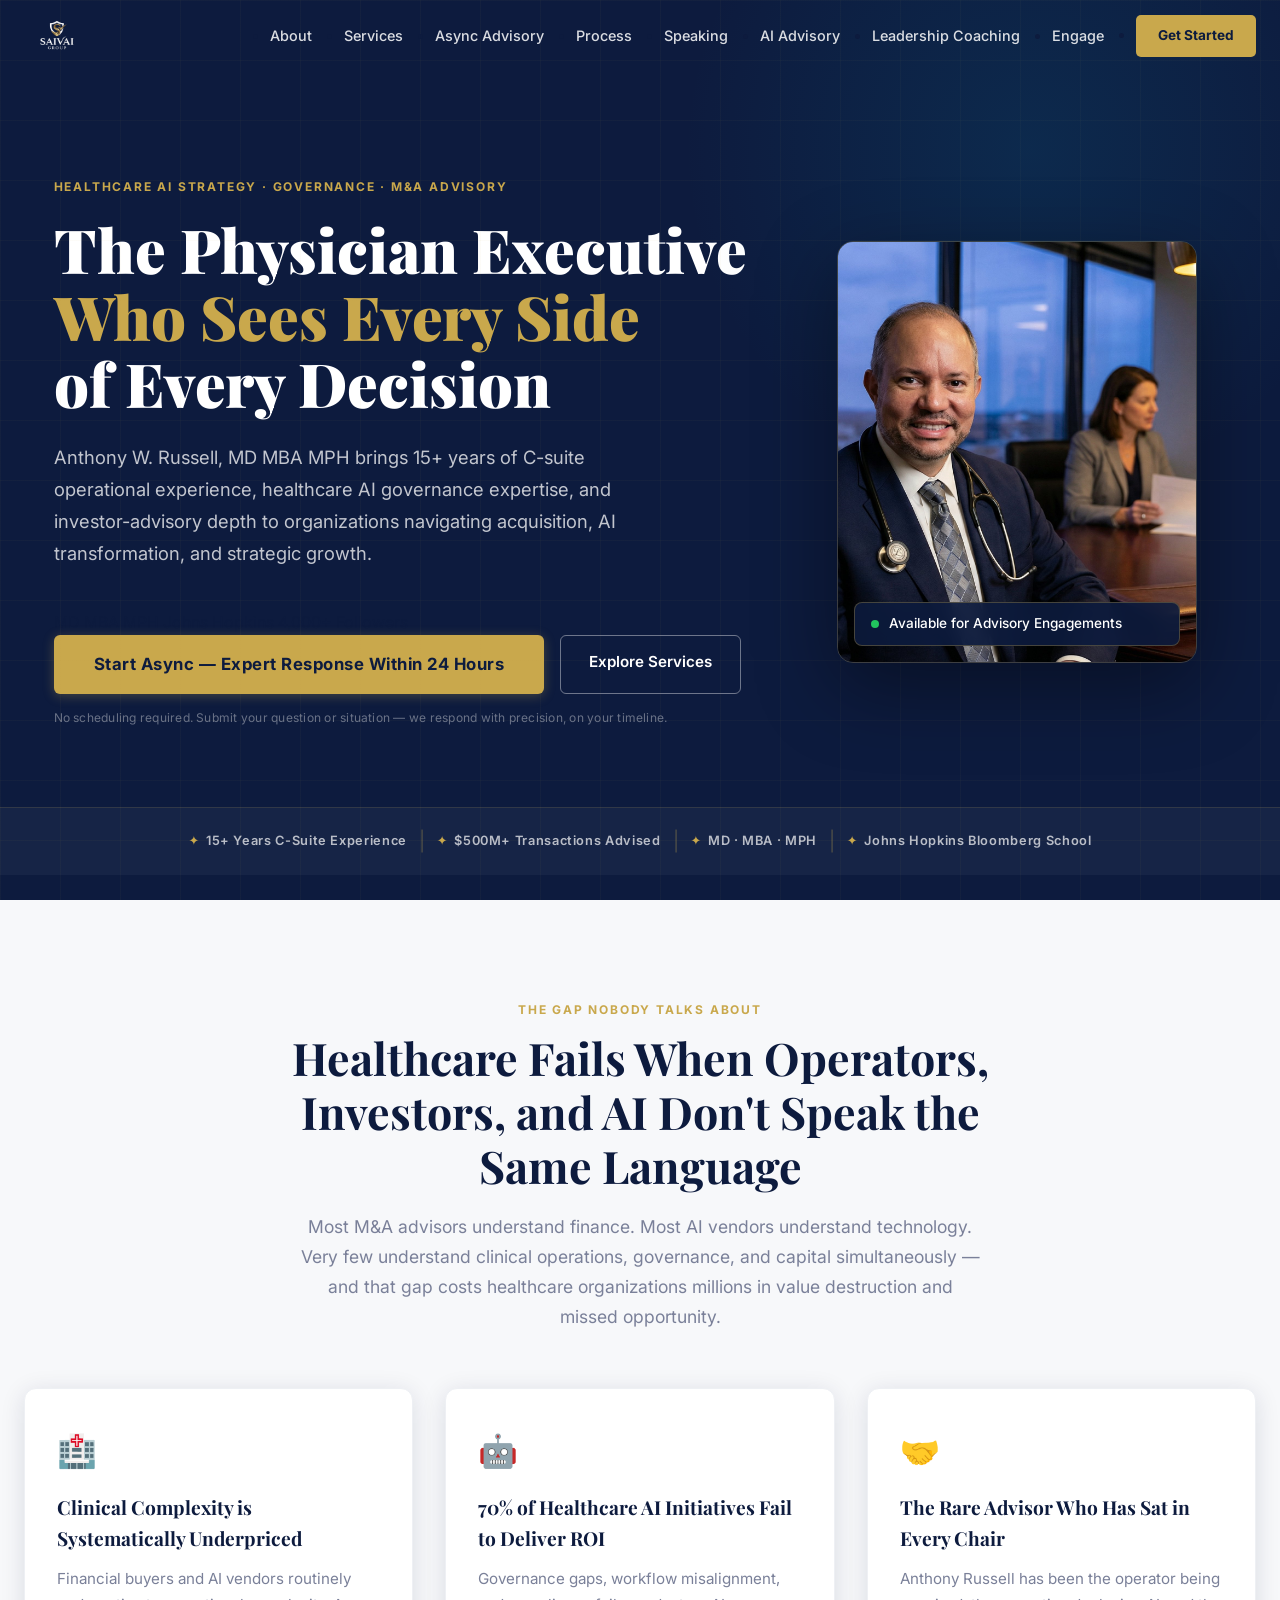
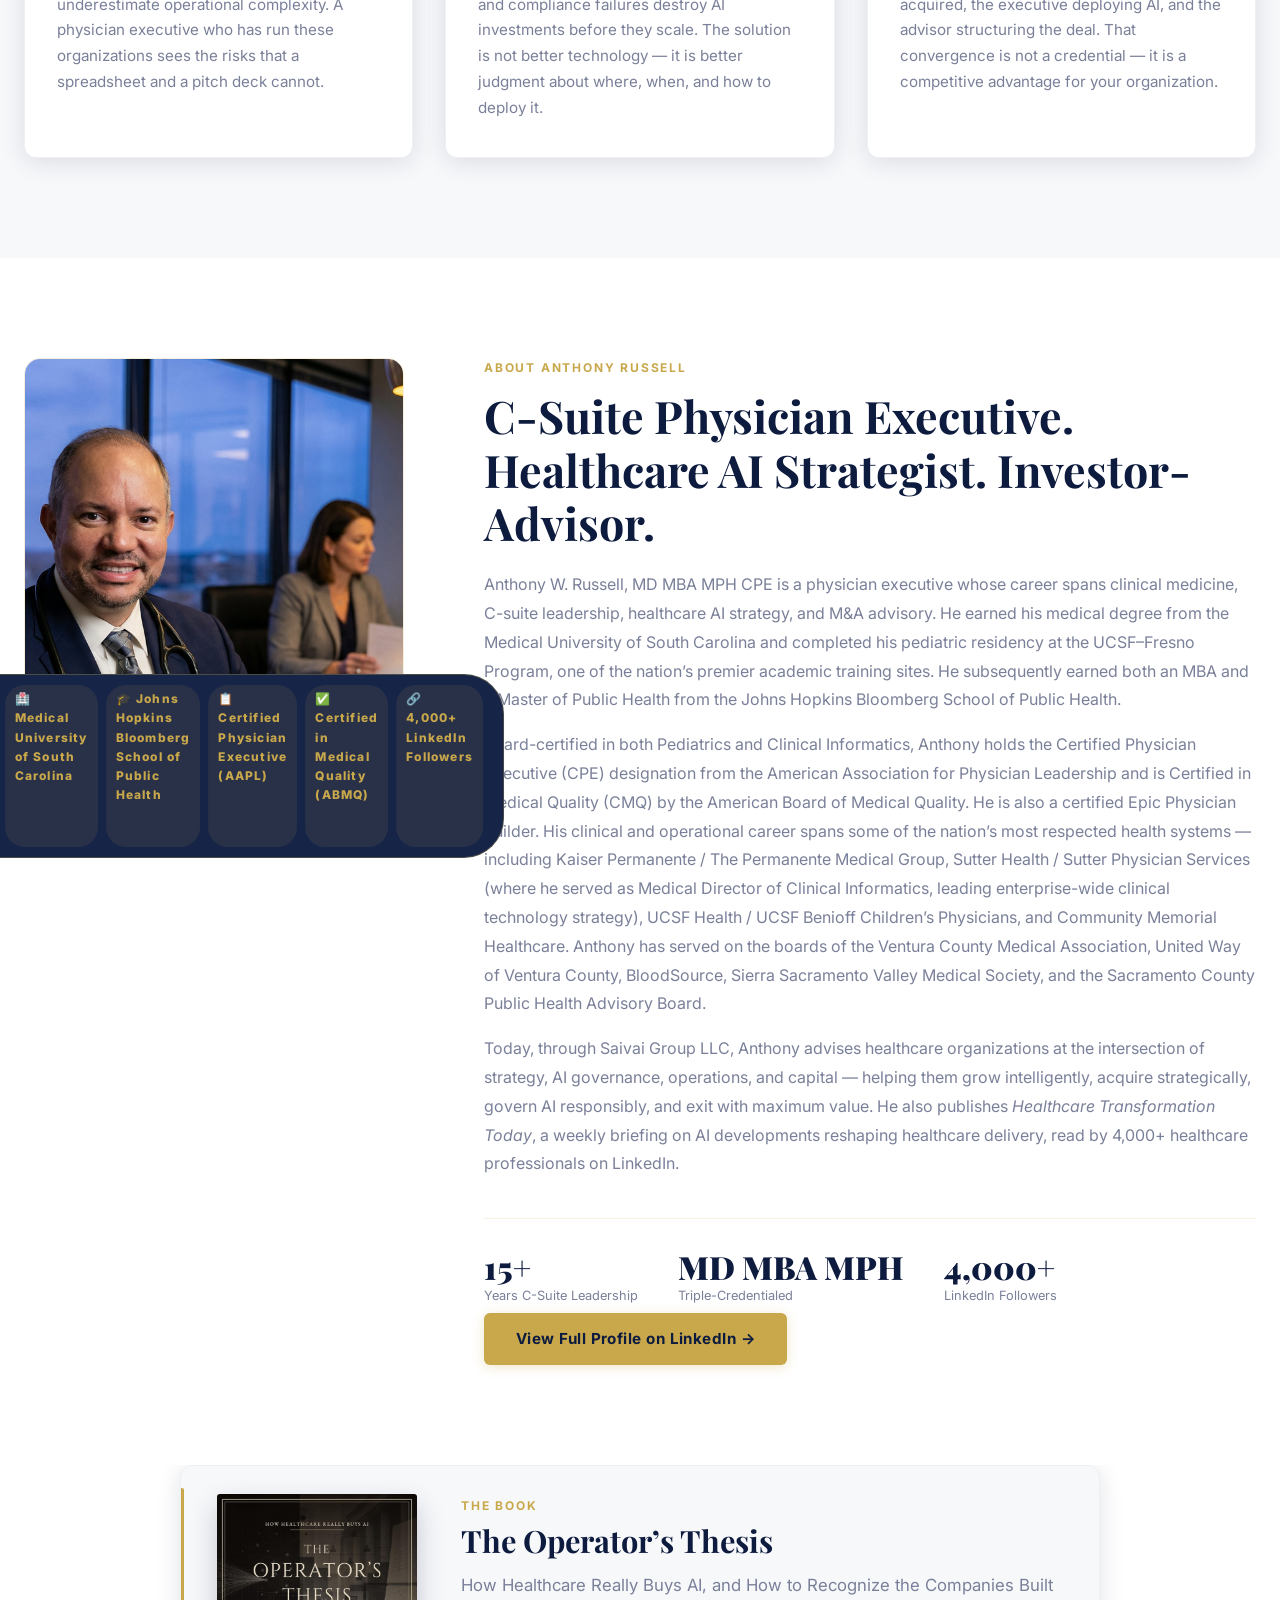
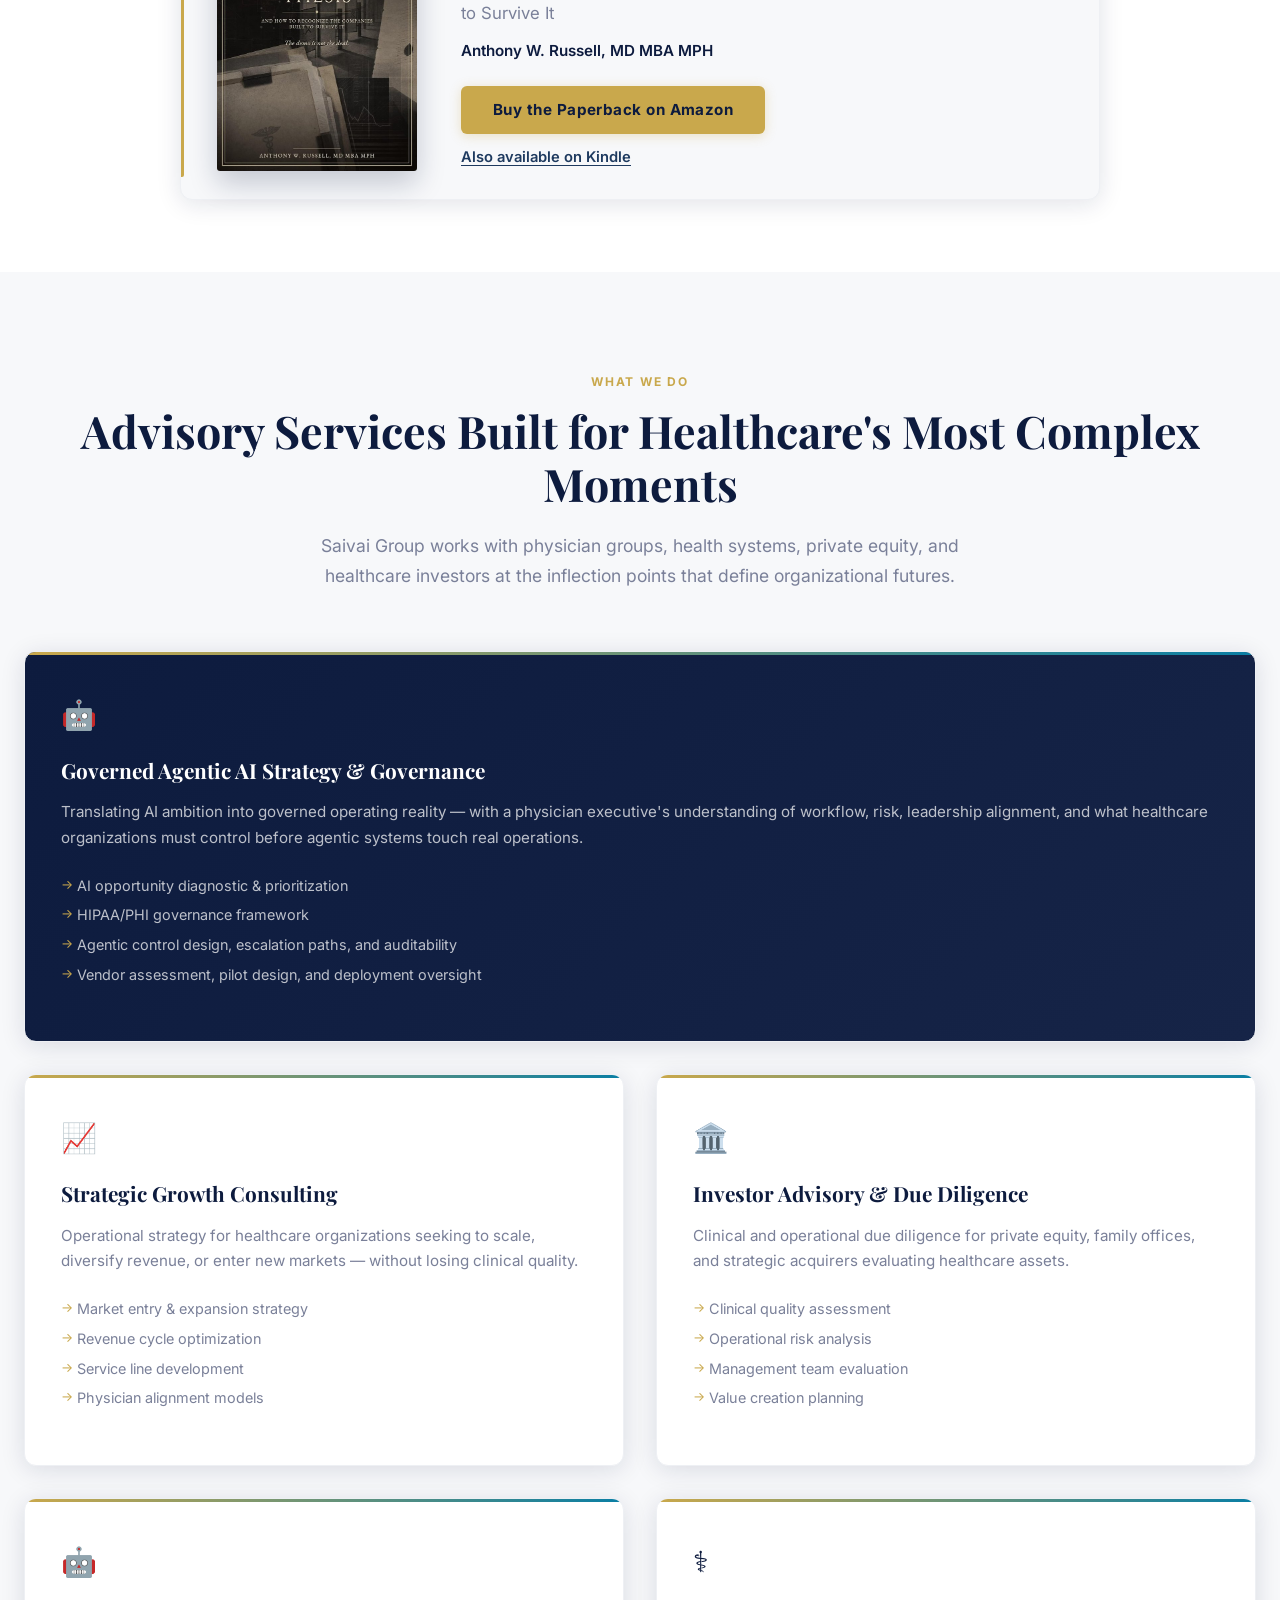
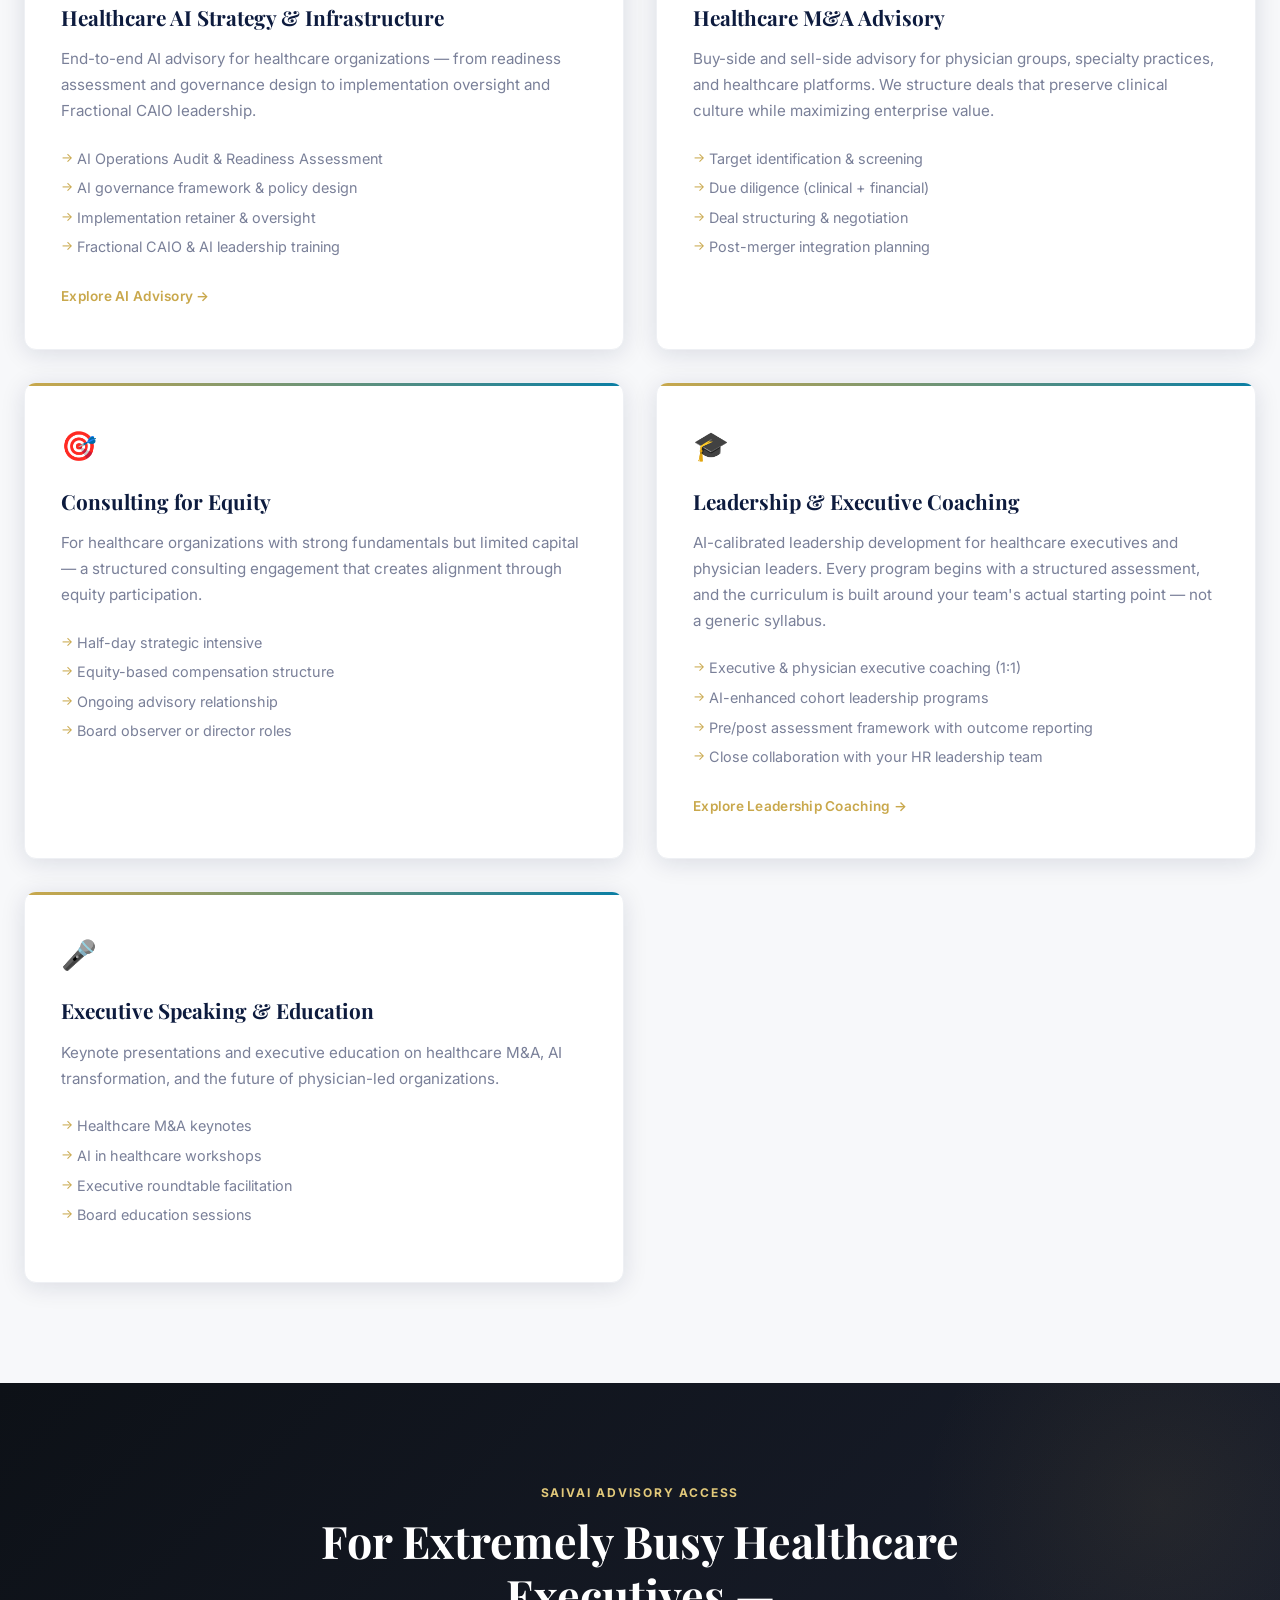
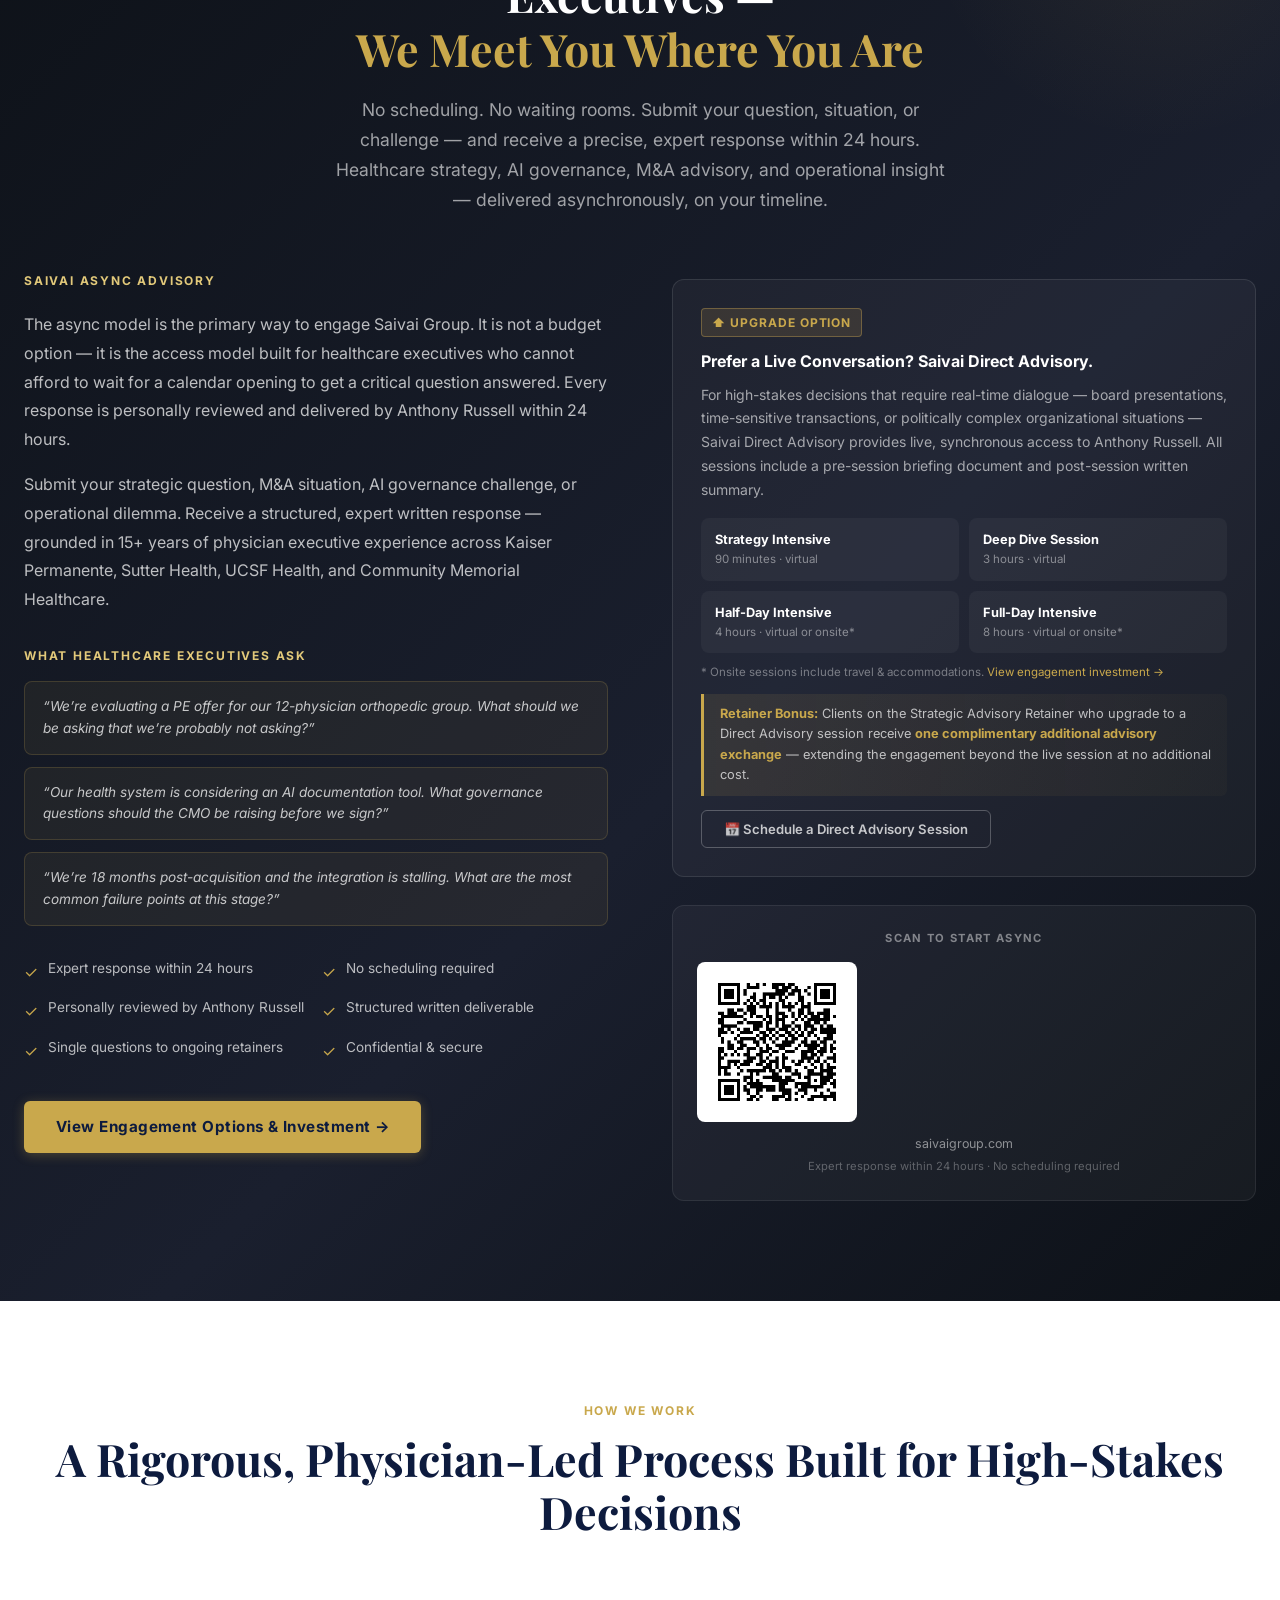
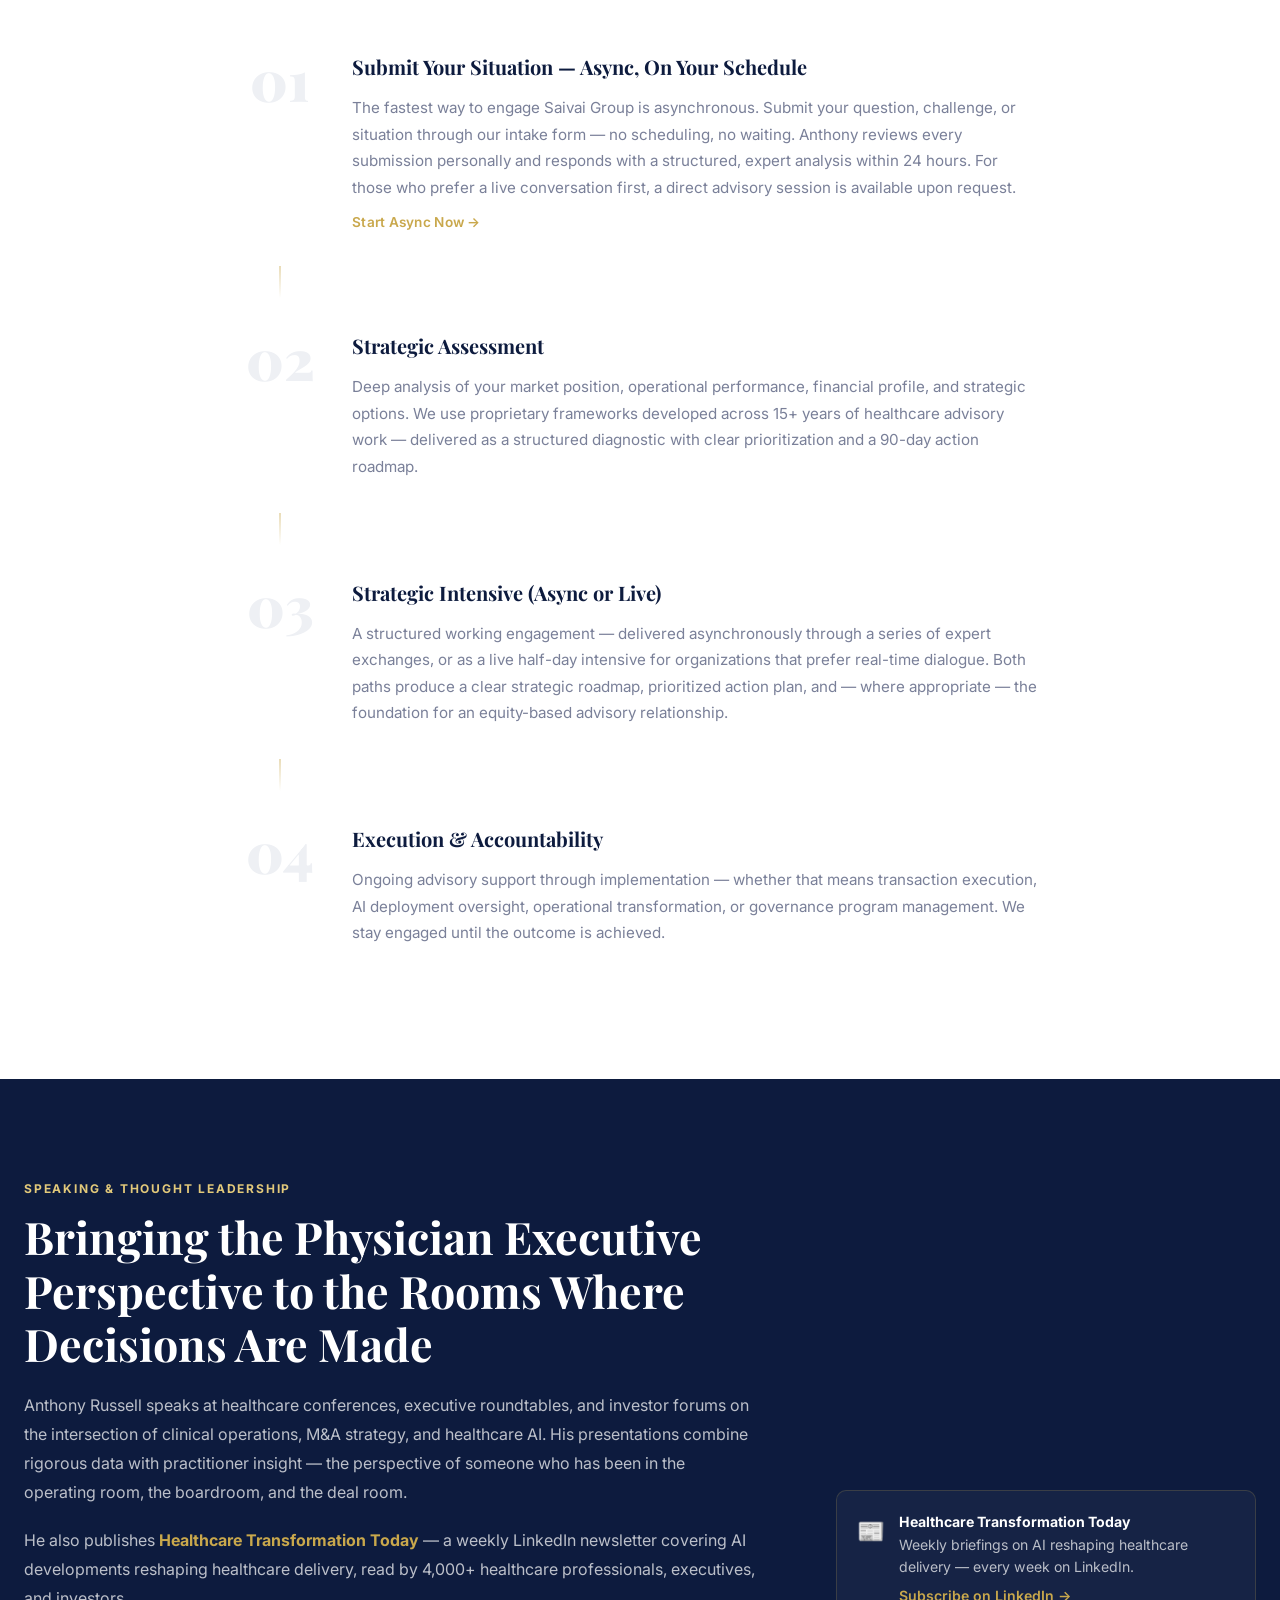
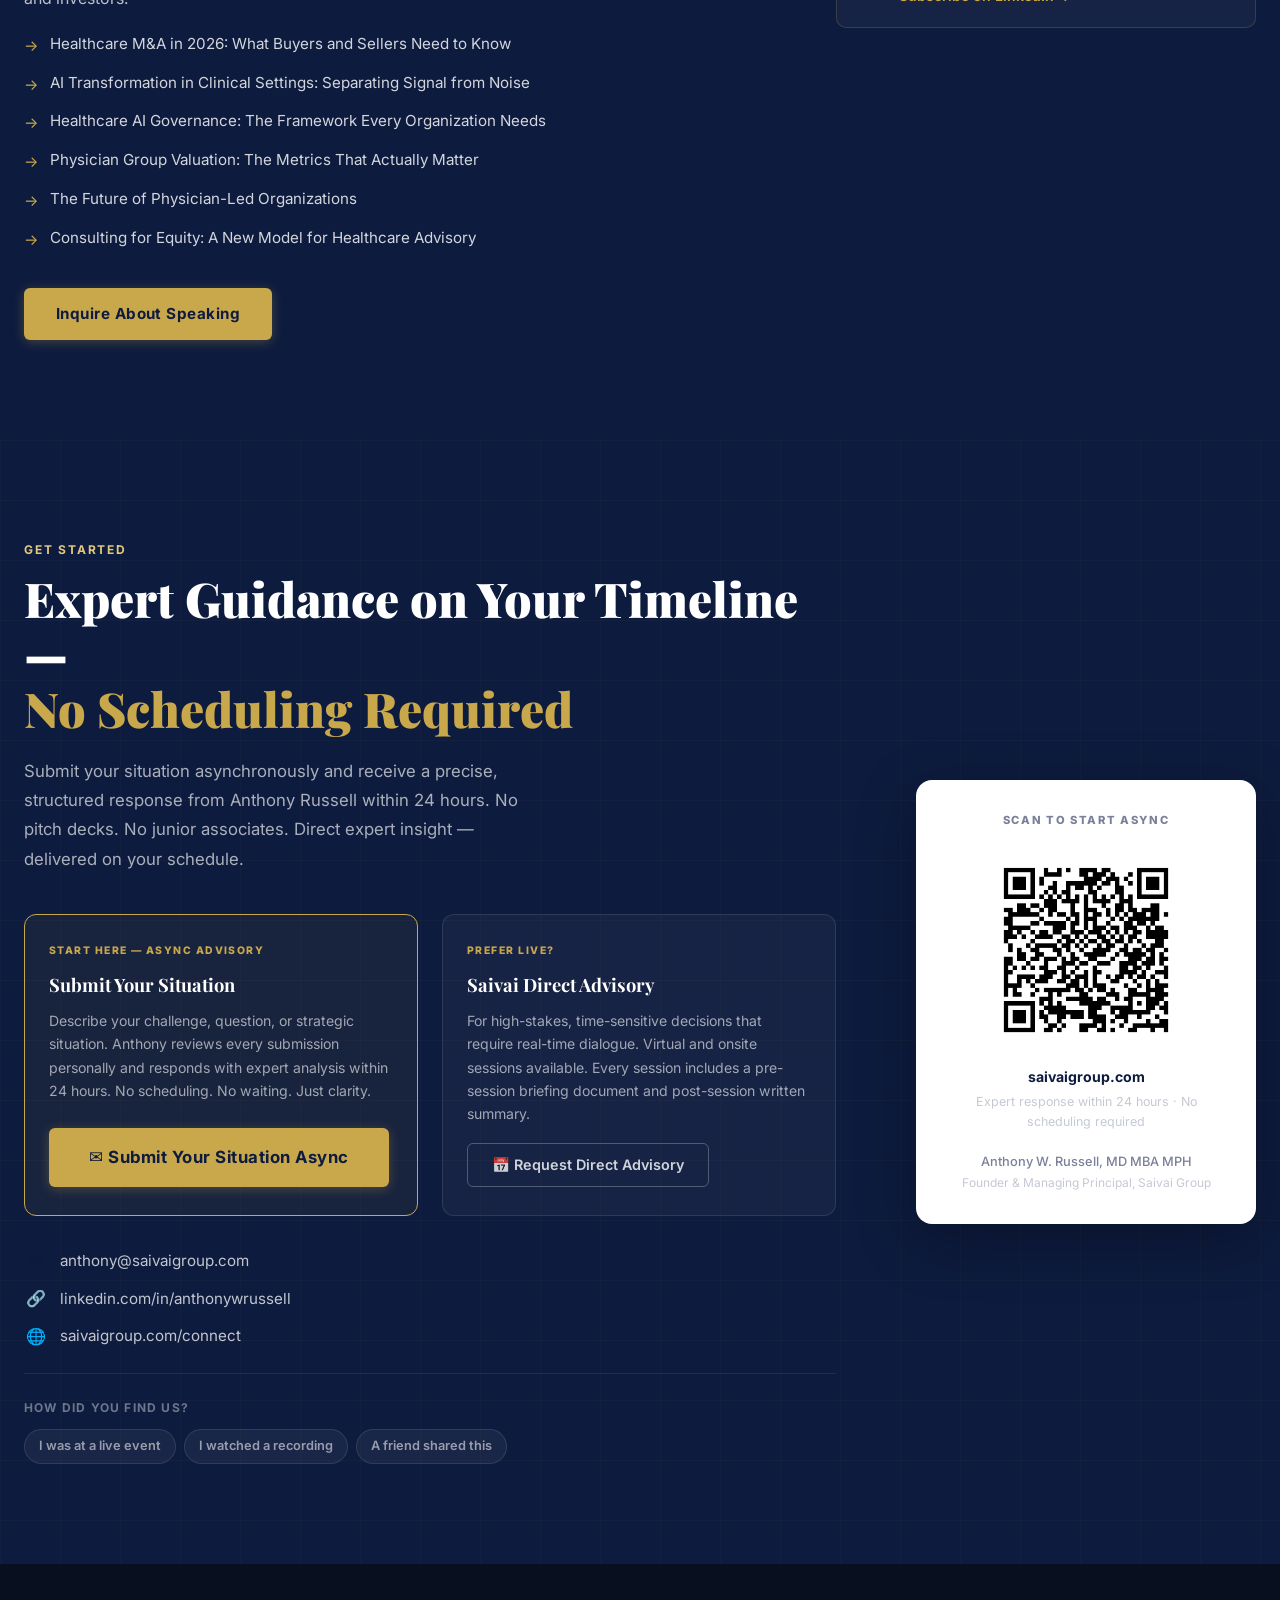
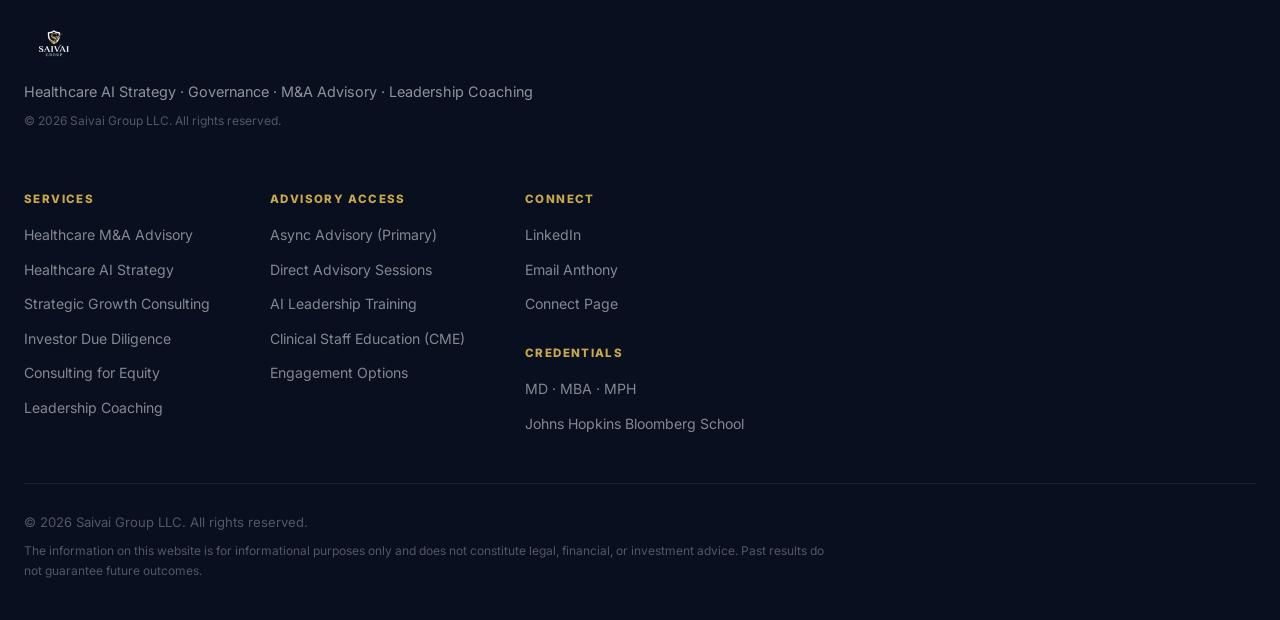
==== commit 173b9392: "Host site images locally and fix broken images (#4)" ====
--- a/index.html
+++ b/index.html
@@ -19,7 +19,7 @@
   <!-- Open Graph -->
   <meta property="og:title" content="Saivai Group — Healthcare AI Strategy &amp; M&A Advisory" />
   <meta property="og:description" content="C-suite physician executive and investor-advisor with 15+ years helping healthcare organizations govern AI, grow intelligently, and transact with precision." />
-  <meta property="og:image" content="https://d2xsxph8kpxj0f.cloudfront.net/310419663028641299/NhBh94n36mULL2GnQ23F9o/SaivaiGrouplogoonwhitebackground_146d42b2.png" />
+  <meta property="og:image" content="https://saivaigroup.com/images/logo.png" />
   <meta property="og:type" content="website" />
   <meta property="og:url" content="https://saivaigroup.com" />
 
@@ -271,7 +271,7 @@
     <div class="nav-inner container">
       <a href="#home" class="nav-logo">
         <img
-          src="https://files.manuscdn.com/user_upload_by_module/session_file/310419663028641299/oLBbncMXKbdUTNHq.png"
+          src="/images/logo.png"
           alt="Saivai Group"
           class="nav-logo-img"
         />
@@ -332,7 +332,7 @@
           <div class="hero-card">
             <div class="hero-card-inner">
               <img
-                src="https://d2xsxph8kpxj0f.cloudfront.net/310419663028641299/NhBh94n36mULL2GnQ23F9o/IMG_1040_db659977.png"
+                src="/images/anthony-russell.jpg"
                 alt="Anthony W. Russell, MD MBA MPH"
                 class="hero-photo"
               />
@@ -410,7 +410,7 @@
       <div class="about-inner">
         <div class="about-photo-frame">
           <img
-            src="https://files.manuscdn.com/user_upload_by_module/session_file/310419663028641299/uPsrgGxUyfHdQVoL.png"
+            src="/images/anthony-russell.jpg"
             alt="Anthony W. Russell, MD MBA MPH — Strategic Advisor"
             class="about-photo"
             style="object-position:center top;"
@@ -752,7 +752,7 @@
           <div style="margin-top:28px;background:rgba(255,255,255,0.04);border:1px solid rgba(255,255,255,0.08);border-radius:12px;padding:24px;text-align:center;">
             <p style="font-size:0.7rem;font-weight:700;letter-spacing:0.12em;text-transform:uppercase;color:rgba(255,255,255,0.45);margin-bottom:14px;">Scan to Start Async</p>
             <img
-              src="https://d2xsxph8kpxj0f.cloudfront.net/310419663028641299/NhBh94n36mULL2GnQ23F9o/qr_async_intake_02589c90.png"
+              src="/images/qr-async.png"
               alt="QR Code — saivaigroup.com async intake"
               style="width:160px;height:160px;object-fit:contain;border-radius:8px;background:white;padding:8px;"
             />
@@ -865,11 +865,6 @@
           </a>
         </div>
         <div>
-          <img
-            src="https://d2xsxph8kpxj0f.cloudfront.net/310419663028641299/NhBh94n36mULL2GnQ23F9o/physician_boardroom_saivai_4b046b6f.png"
-            alt="Anthony Russell — Presenting to Healthcare Leadership"
-            class="speaking-img"
-          />
           <div class="speaking-ai-note">
             <span class="ai-note-icon">📰</span>
             <div class="ai-note-text">
@@ -960,7 +955,7 @@
           <p class="qr-label">Scan to Start Async</p>
           <div class="qr-img" style="background:white;display:flex;align-items:center;justify-content:center;border:none;padding:0;">
             <img
-              src="https://d2xsxph8kpxj0f.cloudfront.net/310419663028641299/NhBh94n36mULL2GnQ23F9o/qr_async_intake_02589c90.png"
+              src="/images/qr-async.png"
               alt="QR Code — saivaigroup.com"
               style="width:100%;height:100%;object-fit:contain;border-radius:8px;"
             />
@@ -968,11 +963,6 @@
           <p class="qr-url">saivaigroup.com</p>
           <p class="qr-sub">Expert response within 24 hours · No scheduling required</p>
           <div style="margin-top:20px;">
-            <img
-              src="https://d2xsxph8kpxj0f.cloudfront.net/310419663028641299/NhBh94n36mULL2GnQ23F9o/physician_group_saivai_a5c6fd5d.png"
-              alt="Anthony W. Russell, MD — Physician Executive"
-              style="width:100%;height:180px;object-fit:cover;object-position:center top;border-radius:8px;"
-            />
             <p style="text-align:center;font-size:0.8rem;color:#7a8099;margin-top:10px;font-weight:500;">Anthony W. Russell, MD MBA MPH</p>
             <p style="text-align:center;font-size:0.75rem;color:#c5c9d4;">Founder &amp; Managing Principal, Saivai Group</p>
           </div>
@@ -987,7 +977,7 @@
       <div class="footer-top">
         <div>
           <img
-            src="https://files.manuscdn.com/user_upload_by_module/session_file/310419663028641299/oLBbncMXKbdUTNHq.png"
+            src="/images/logo.png"
             alt="Saivai Group"
             class="footer-logo"
           />
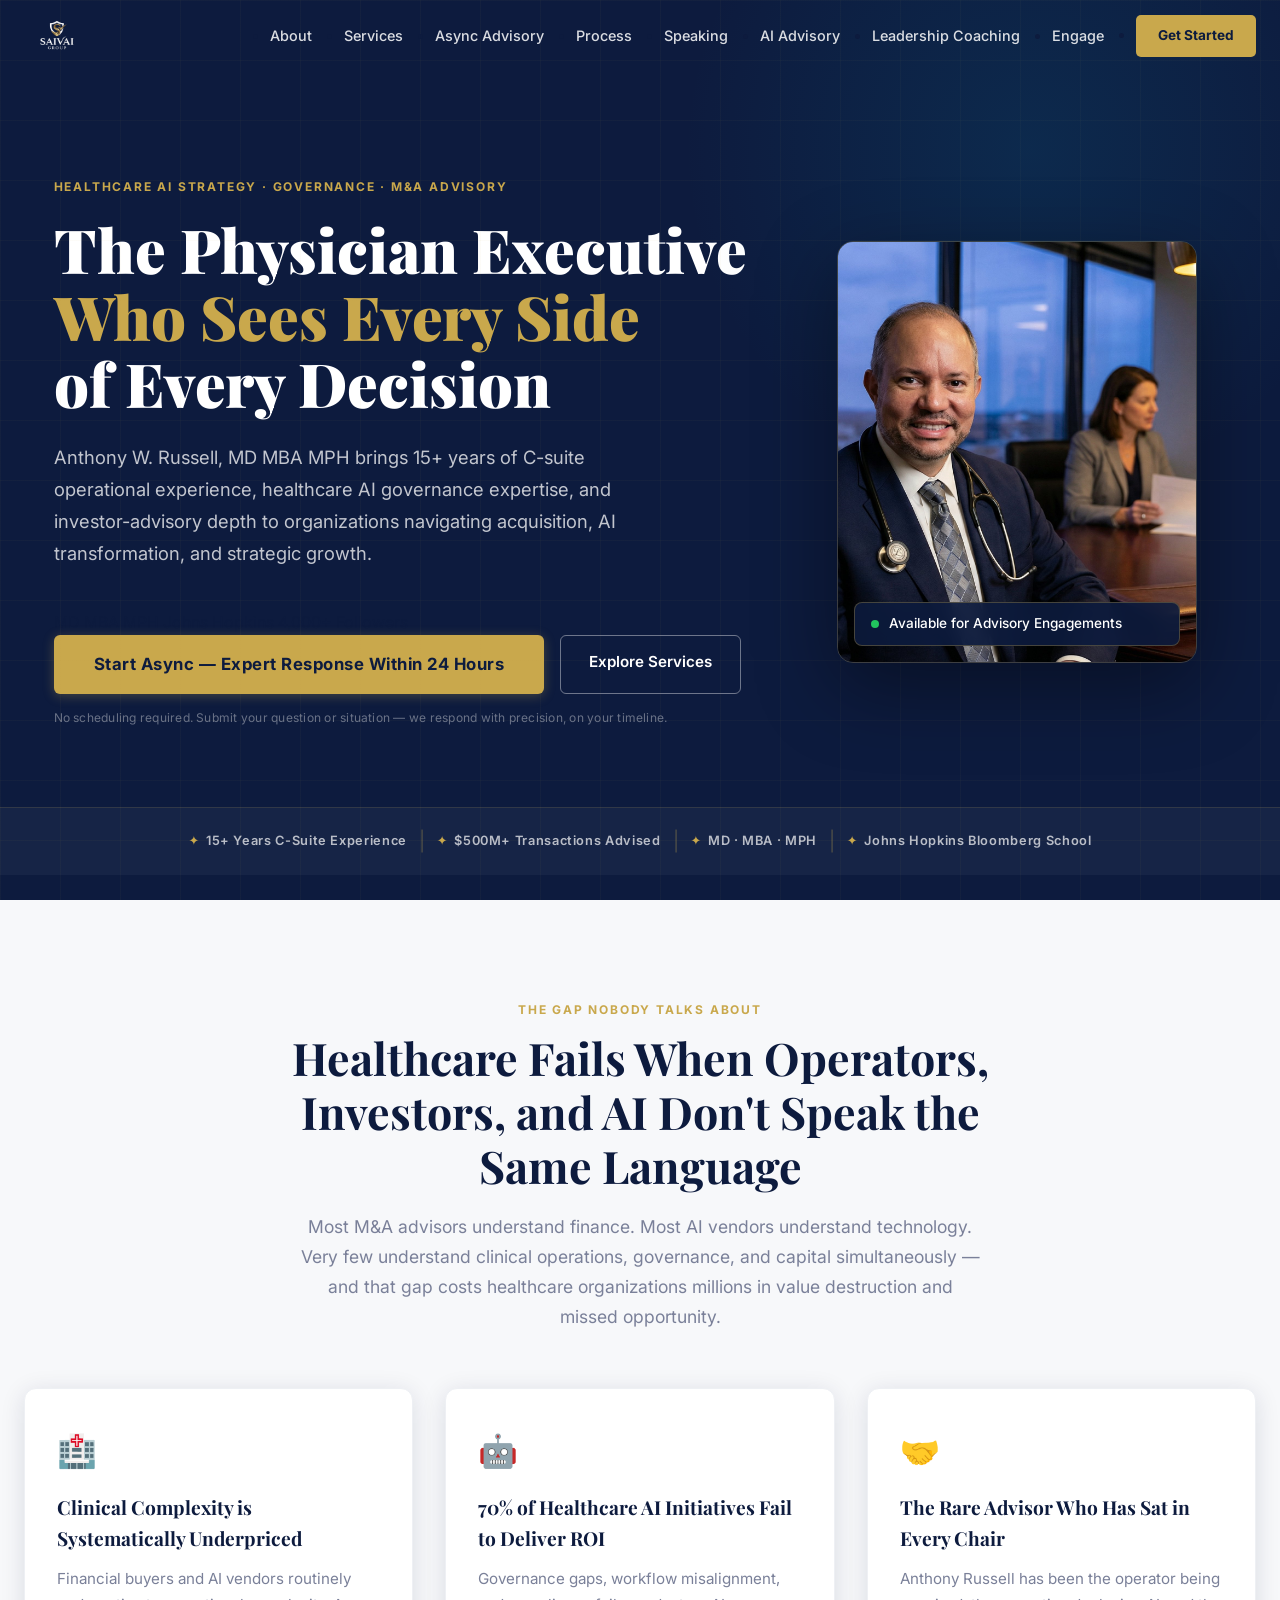
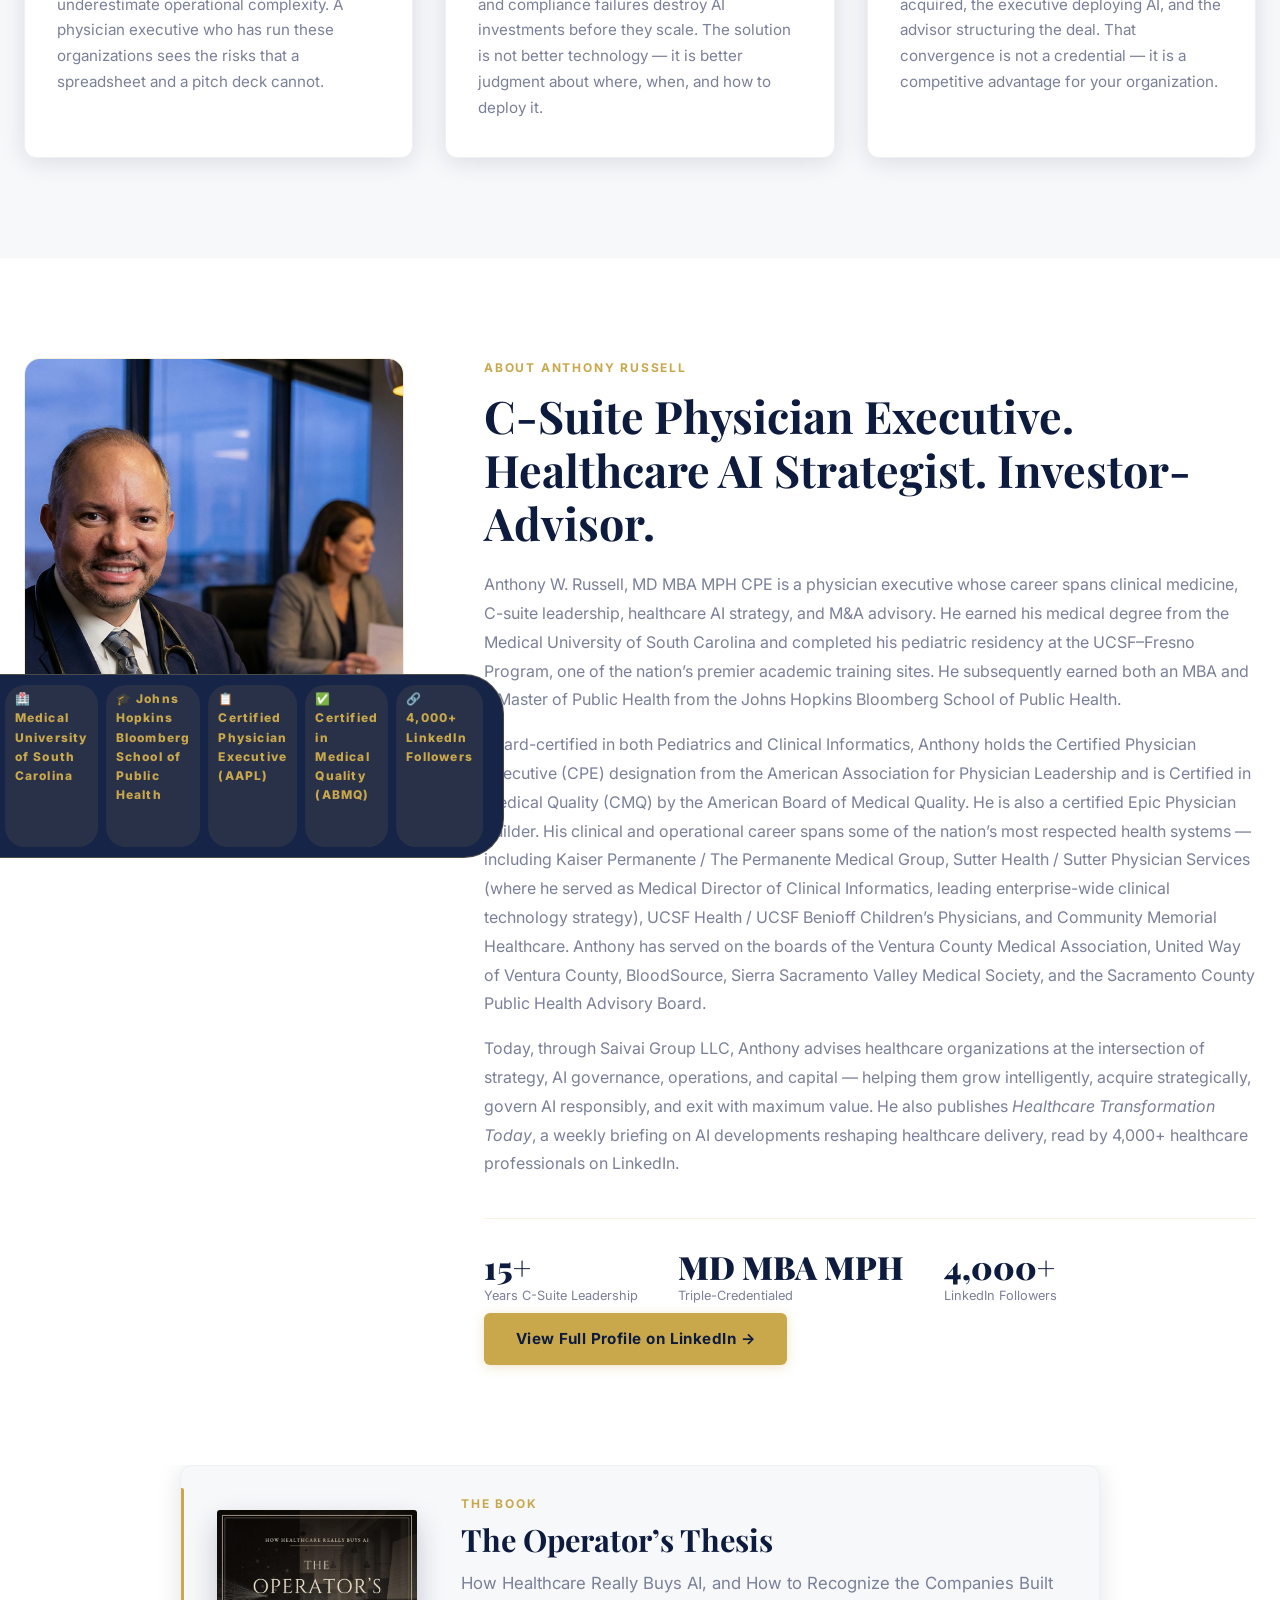
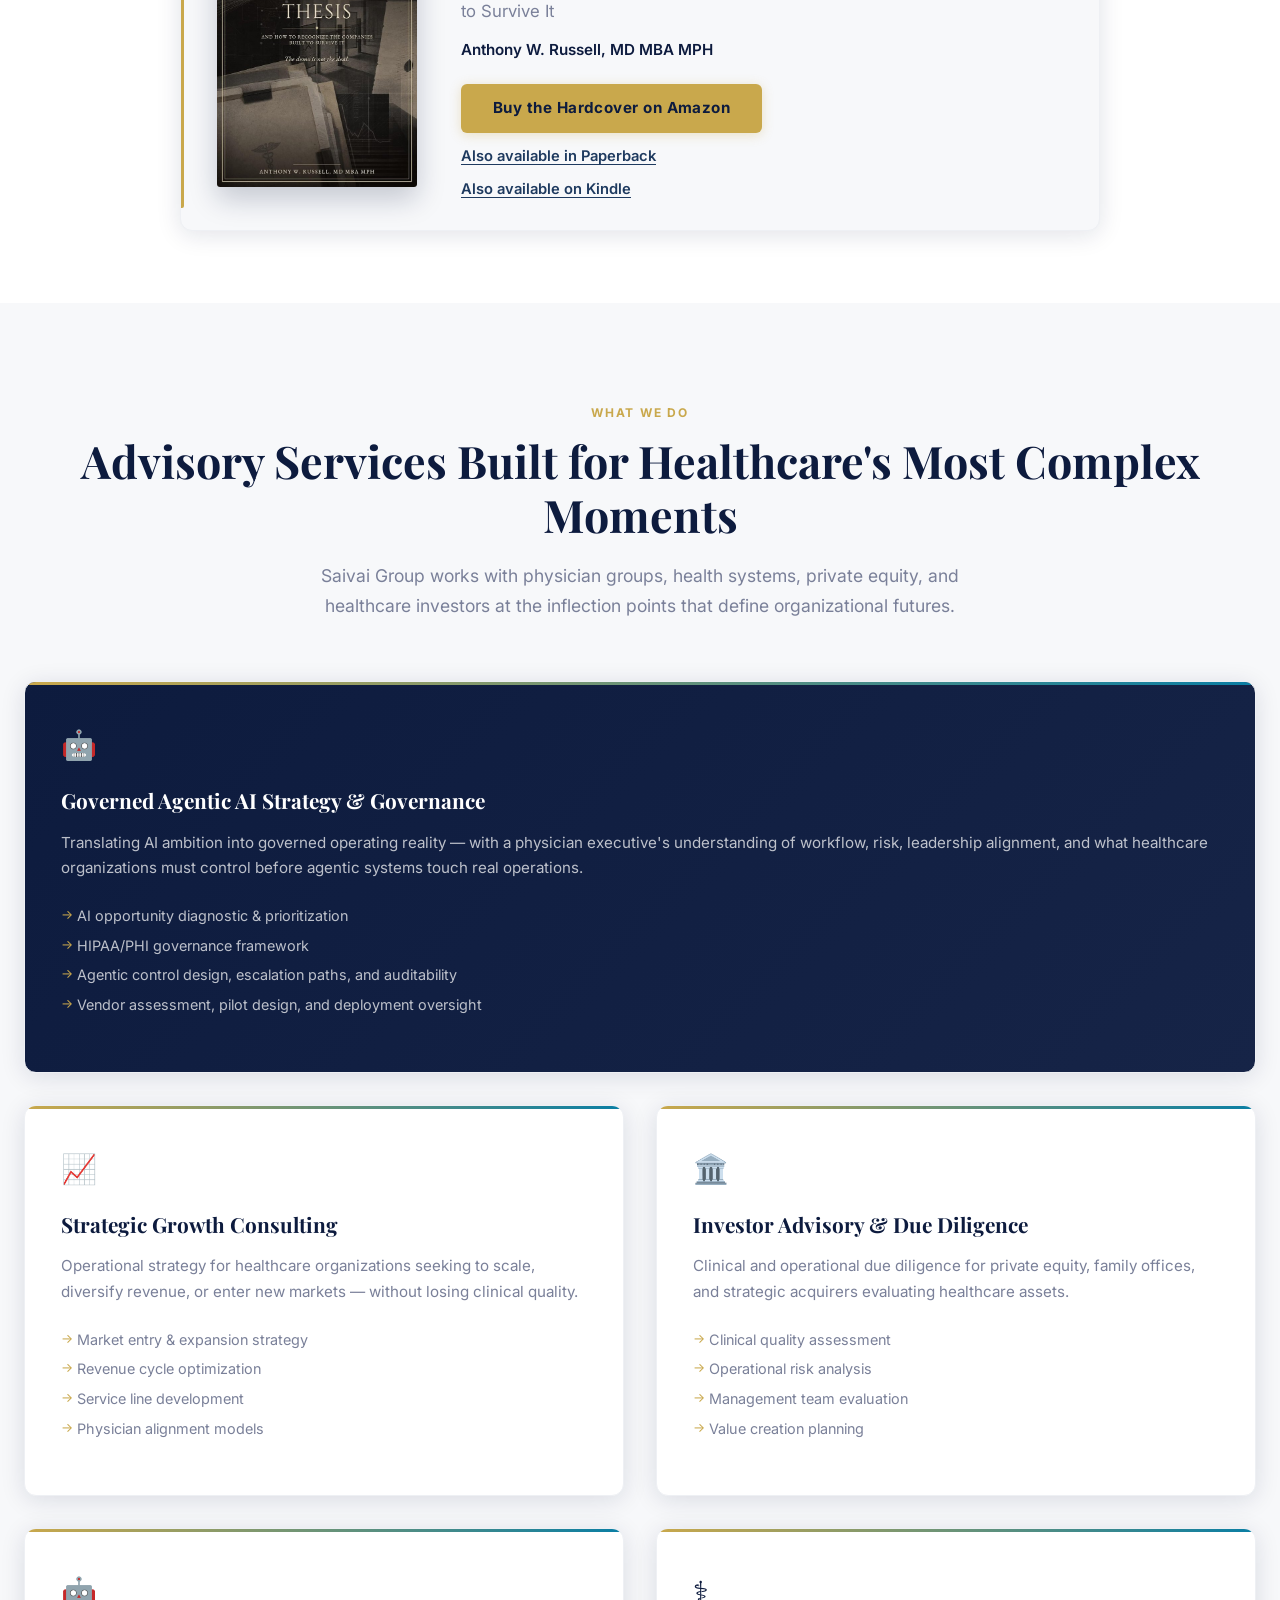
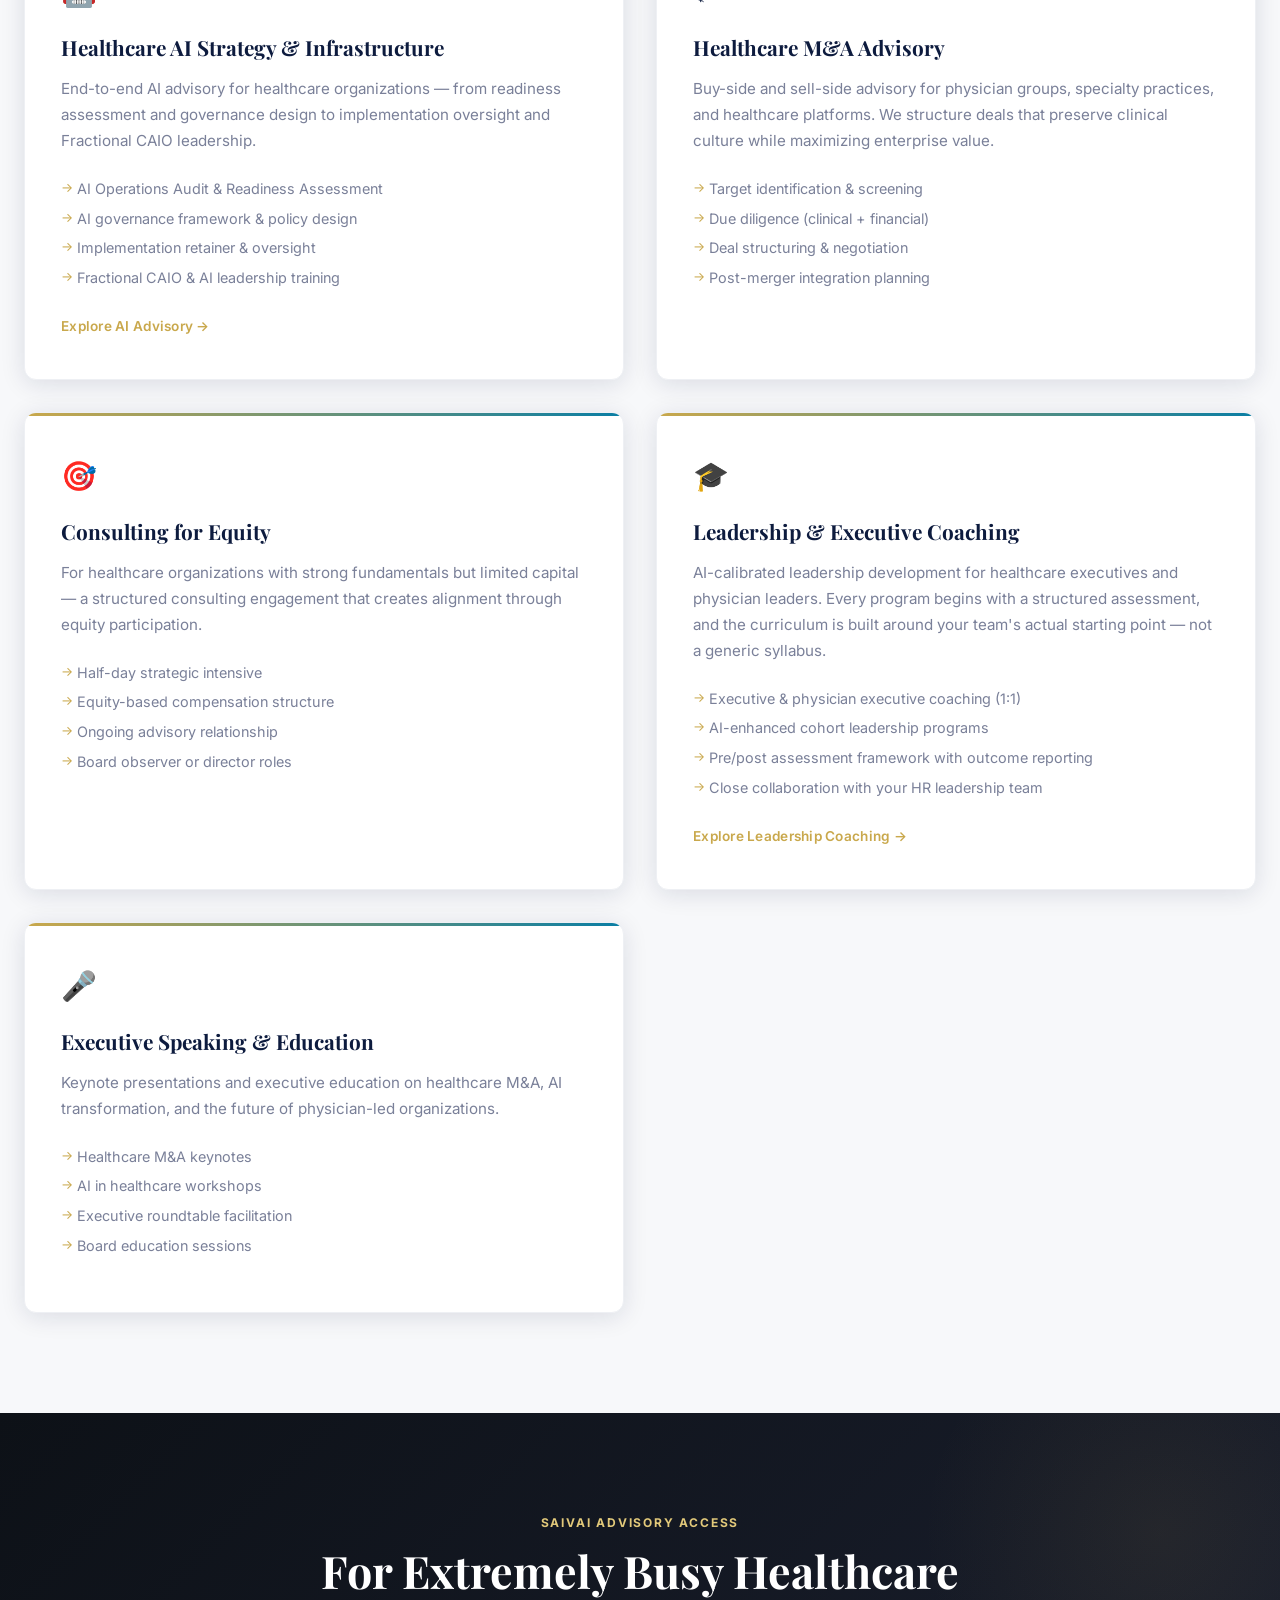
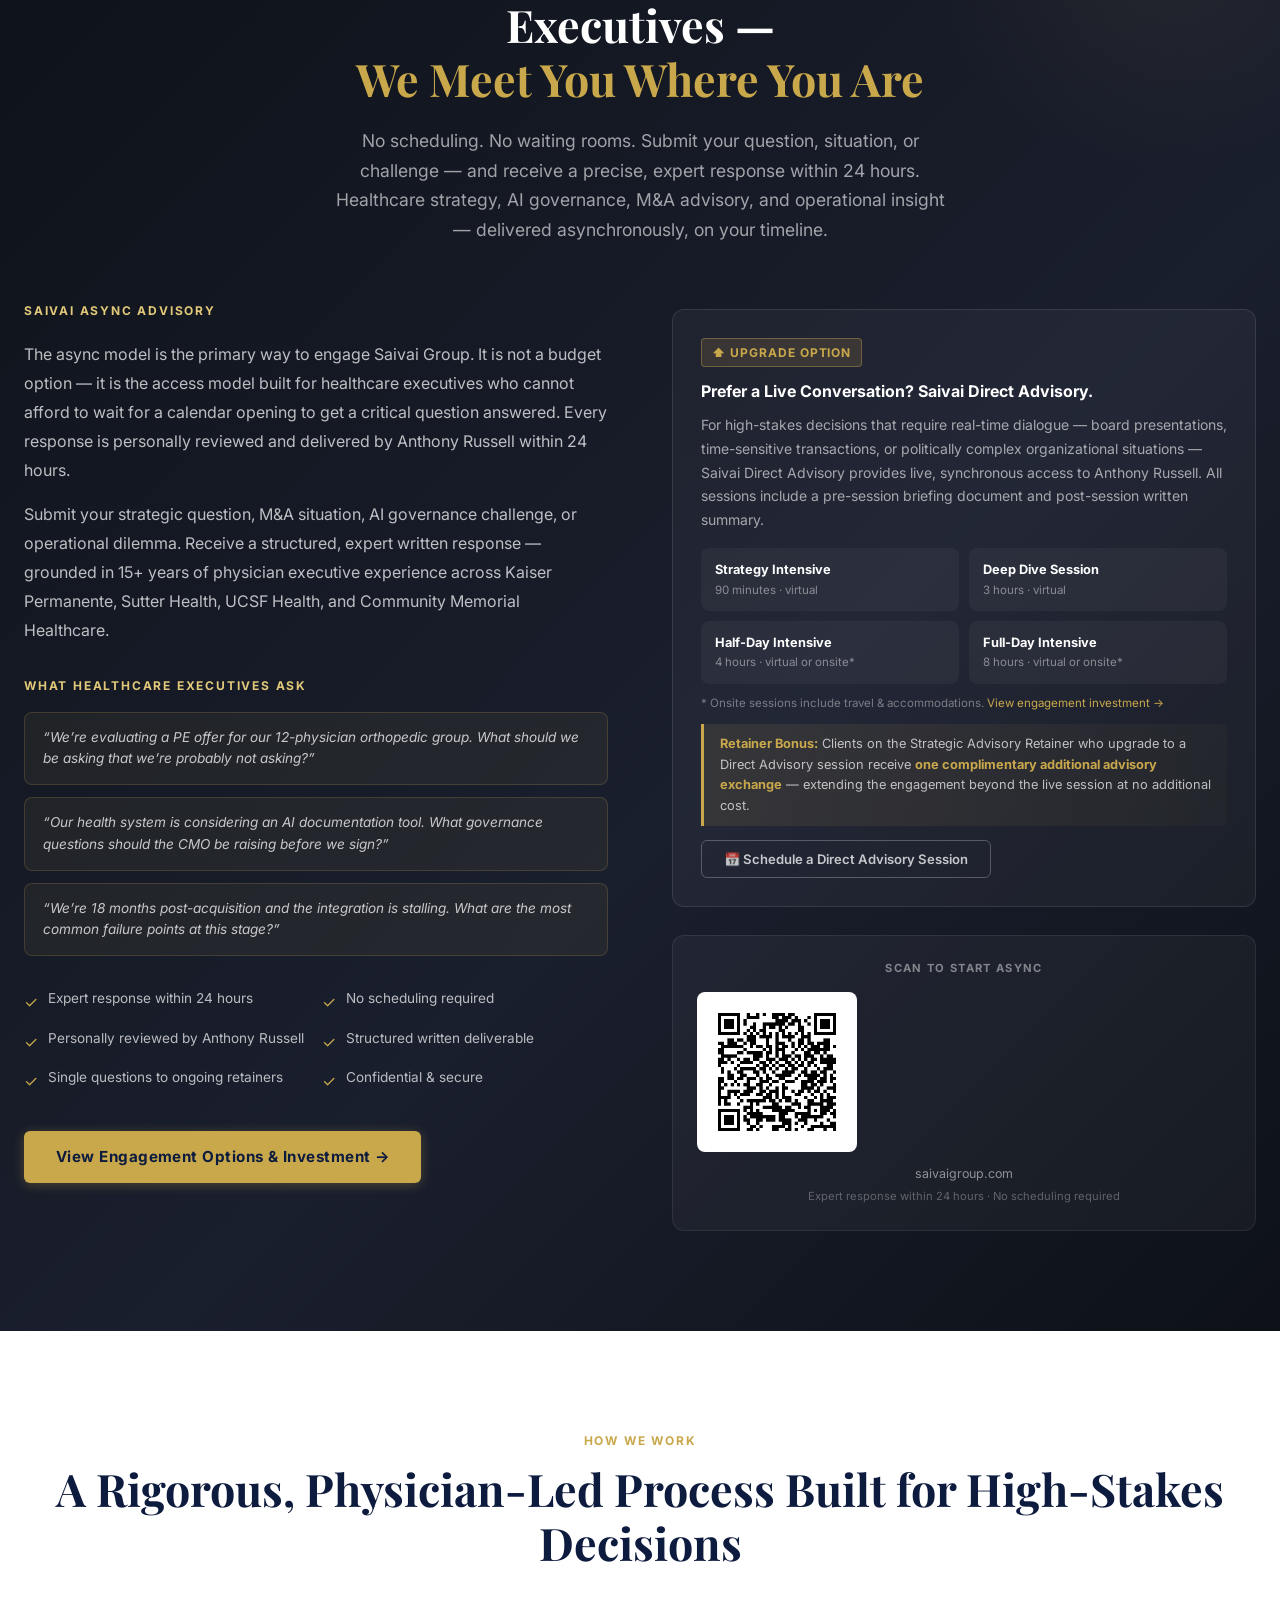
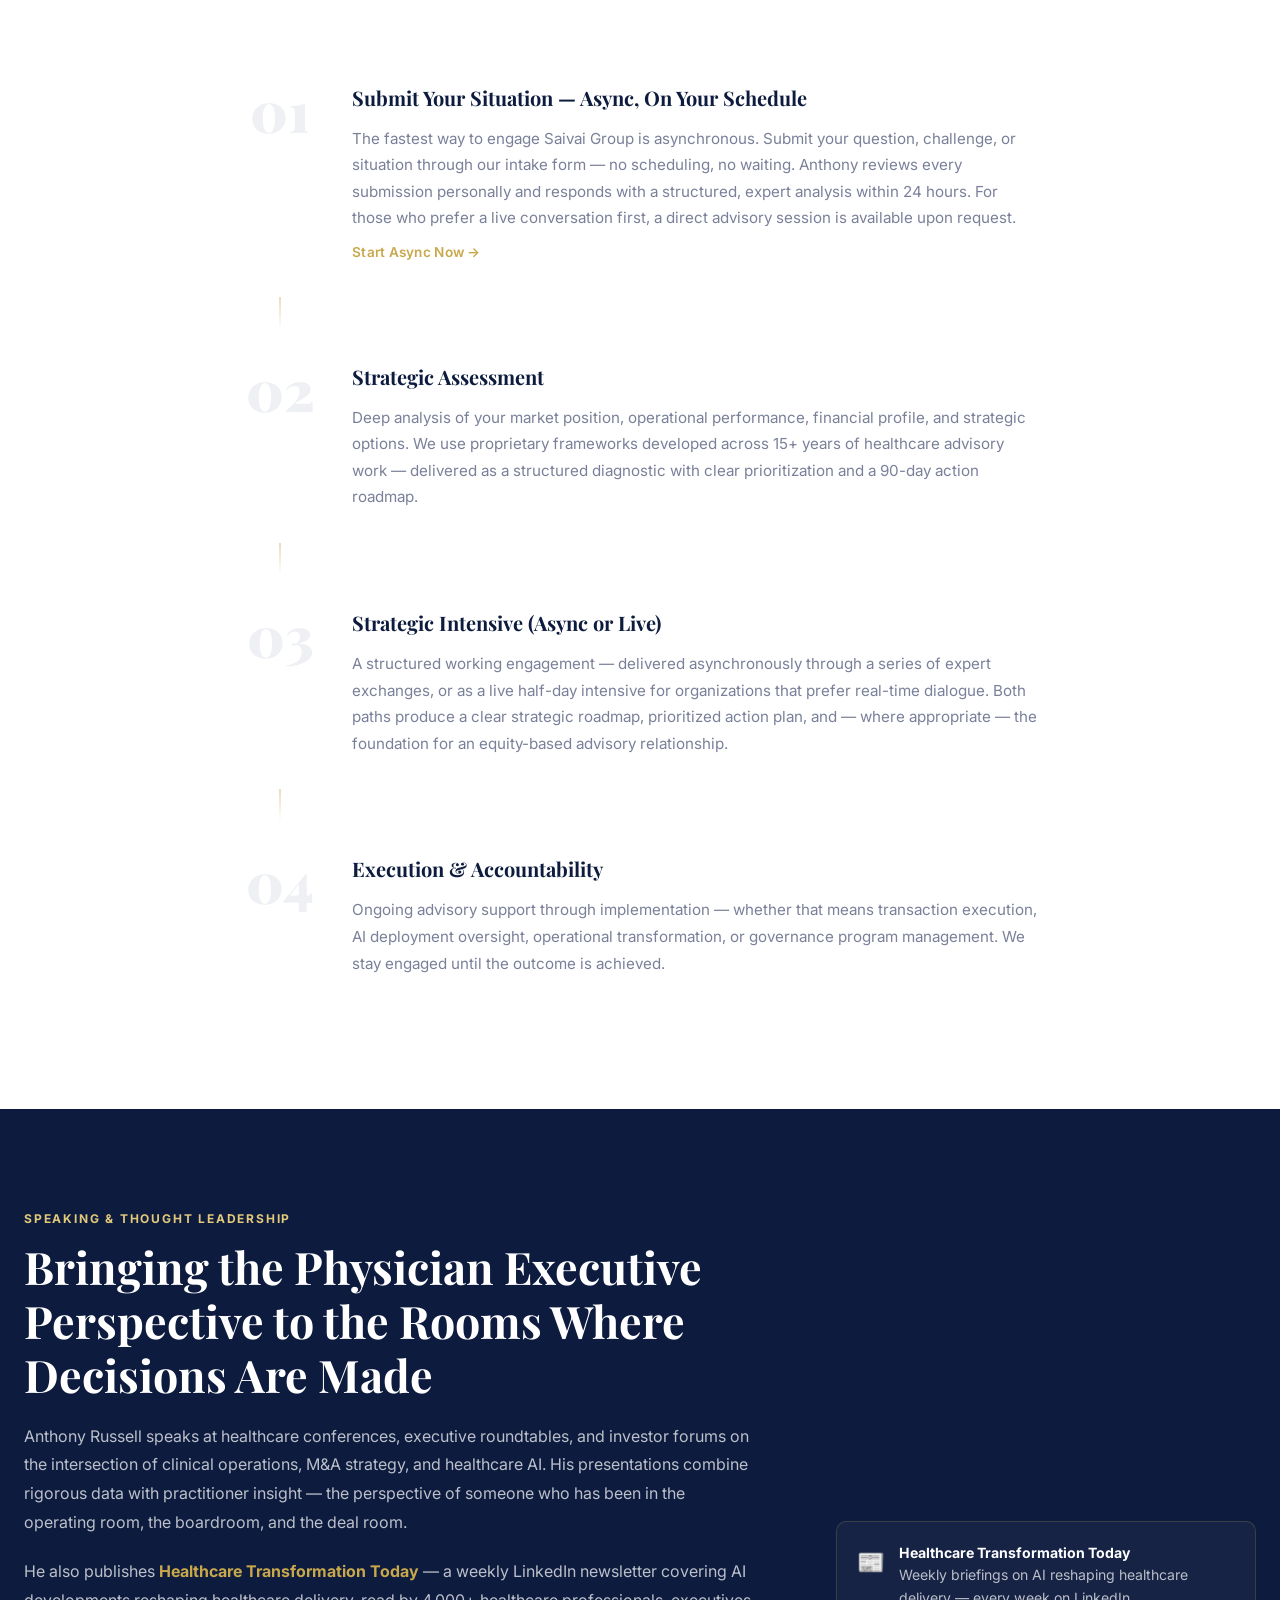
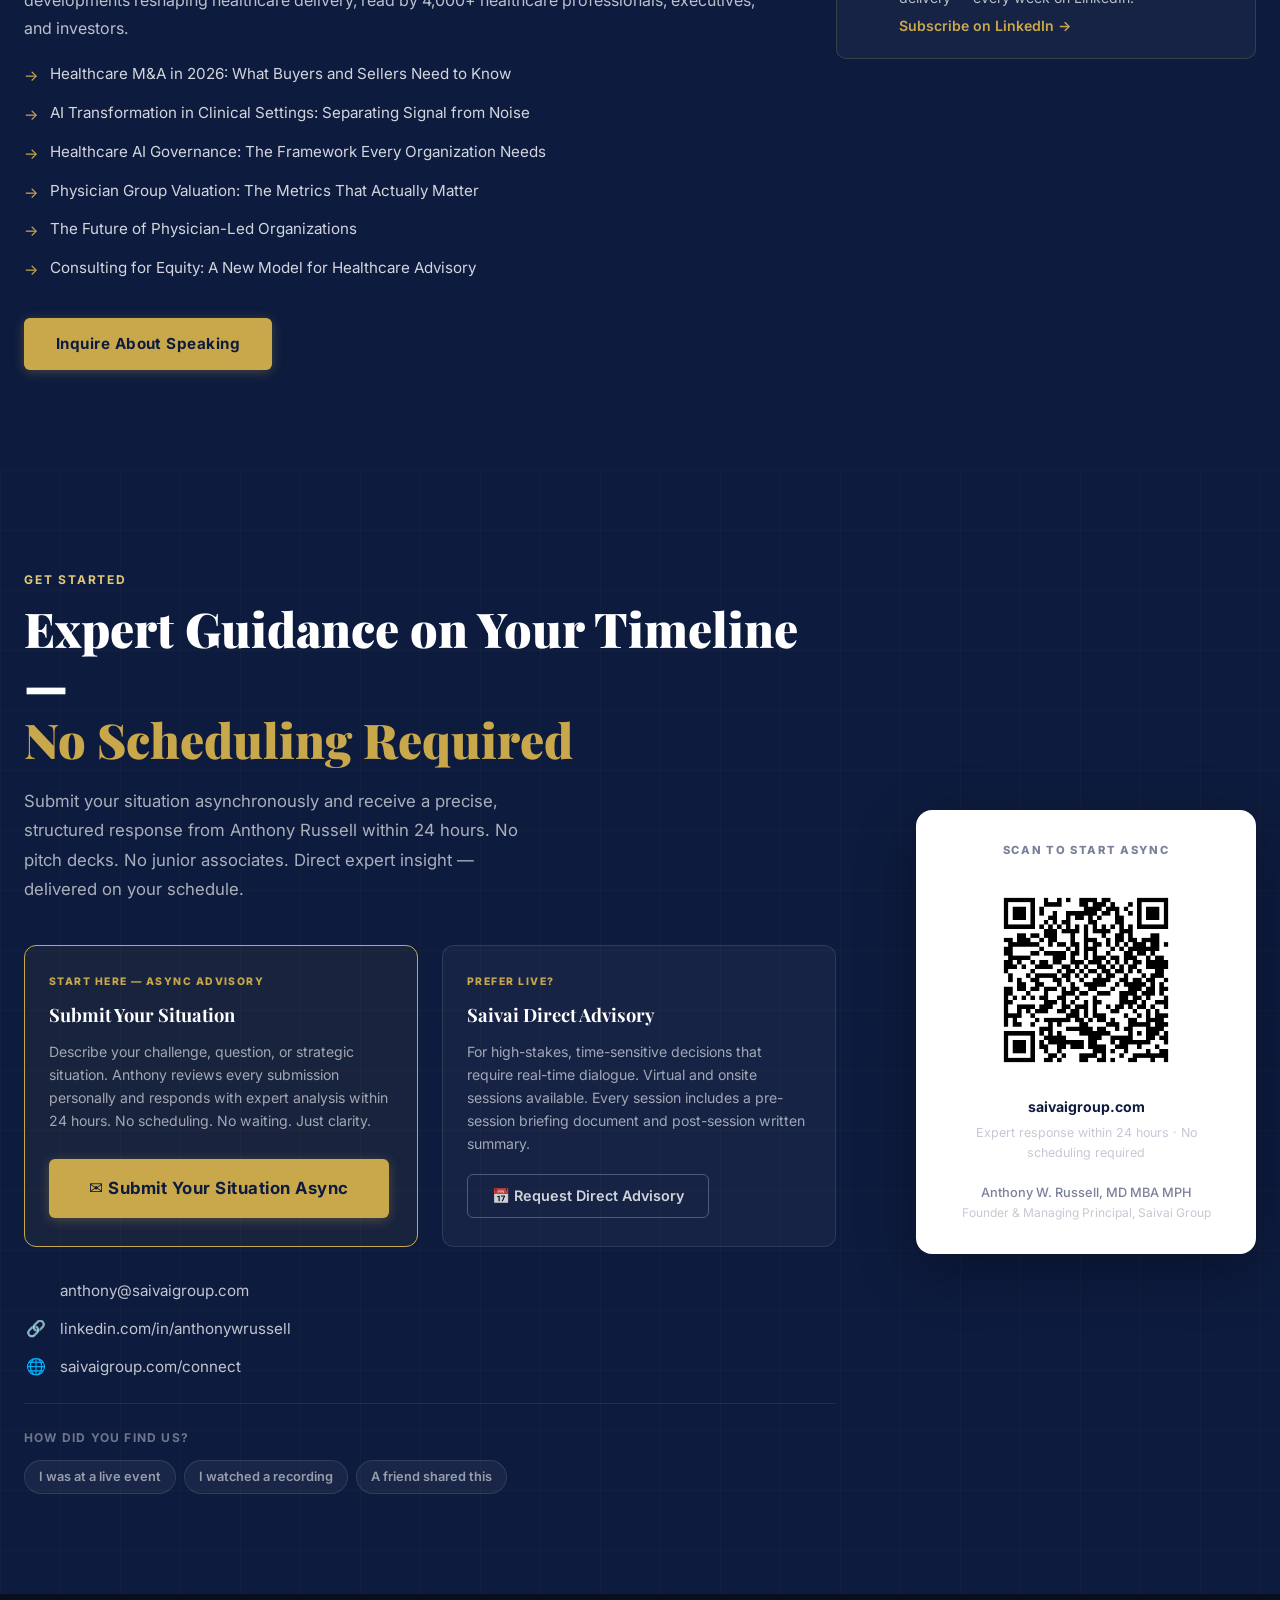
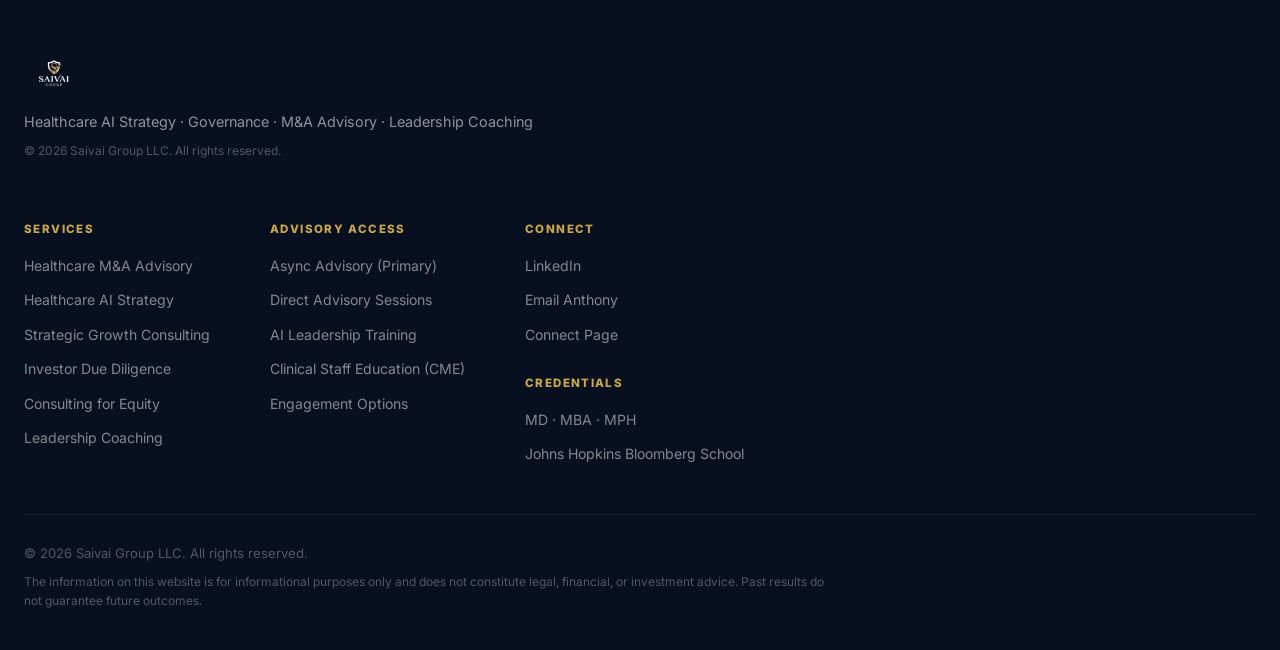
==== commit 6f772a9f: "Make hardcover the primary book link" ====
--- a/index.html
+++ b/index.html
@@ -462,7 +462,7 @@
   <section id="book" class="book-section" aria-labelledby="book-title">
     <div class="container">
       <div class="book-card">
-        <a class="book-cover-link" href="https://www.amazon.com/dp/B0HRJBNB83" target="_blank" rel="noopener">
+        <a class="book-cover-link" href="https://www.amazon.com/dp/B0HSH8BMZ3" target="_blank" rel="noopener">
           <img
             src="/images/operators-thesis-cover.jpg"
             alt="Cover of The Operator’s Thesis by Anthony W. Russell, MD MBA MPH"
@@ -477,7 +477,8 @@
           <p class="book-subtitle">How Healthcare Really Buys AI, and How to Recognize the Companies Built to Survive It</p>
           <p class="book-byline">Anthony W. Russell, MD MBA MPH</p>
           <div class="book-links">
-            <a class="btn-primary book-paperback" href="https://www.amazon.com/dp/B0HRJBNB83" target="_blank" rel="noopener">Buy the Paperback on Amazon</a>
+            <a class="btn-primary book-paperback" href="https://www.amazon.com/dp/B0HSH8BMZ3" target="_blank" rel="noopener">Buy the Hardcover on Amazon</a>
+            <a class="book-format-link" href="https://www.amazon.com/dp/B0HRJBNB83" target="_blank" rel="noopener">Also available in Paperback</a>
             <a class="book-format-link" href="https://www.amazon.com/dp/B0HPJN9F8J" target="_blank" rel="noopener">Also available on Kindle</a>
           </div>
         </div>
